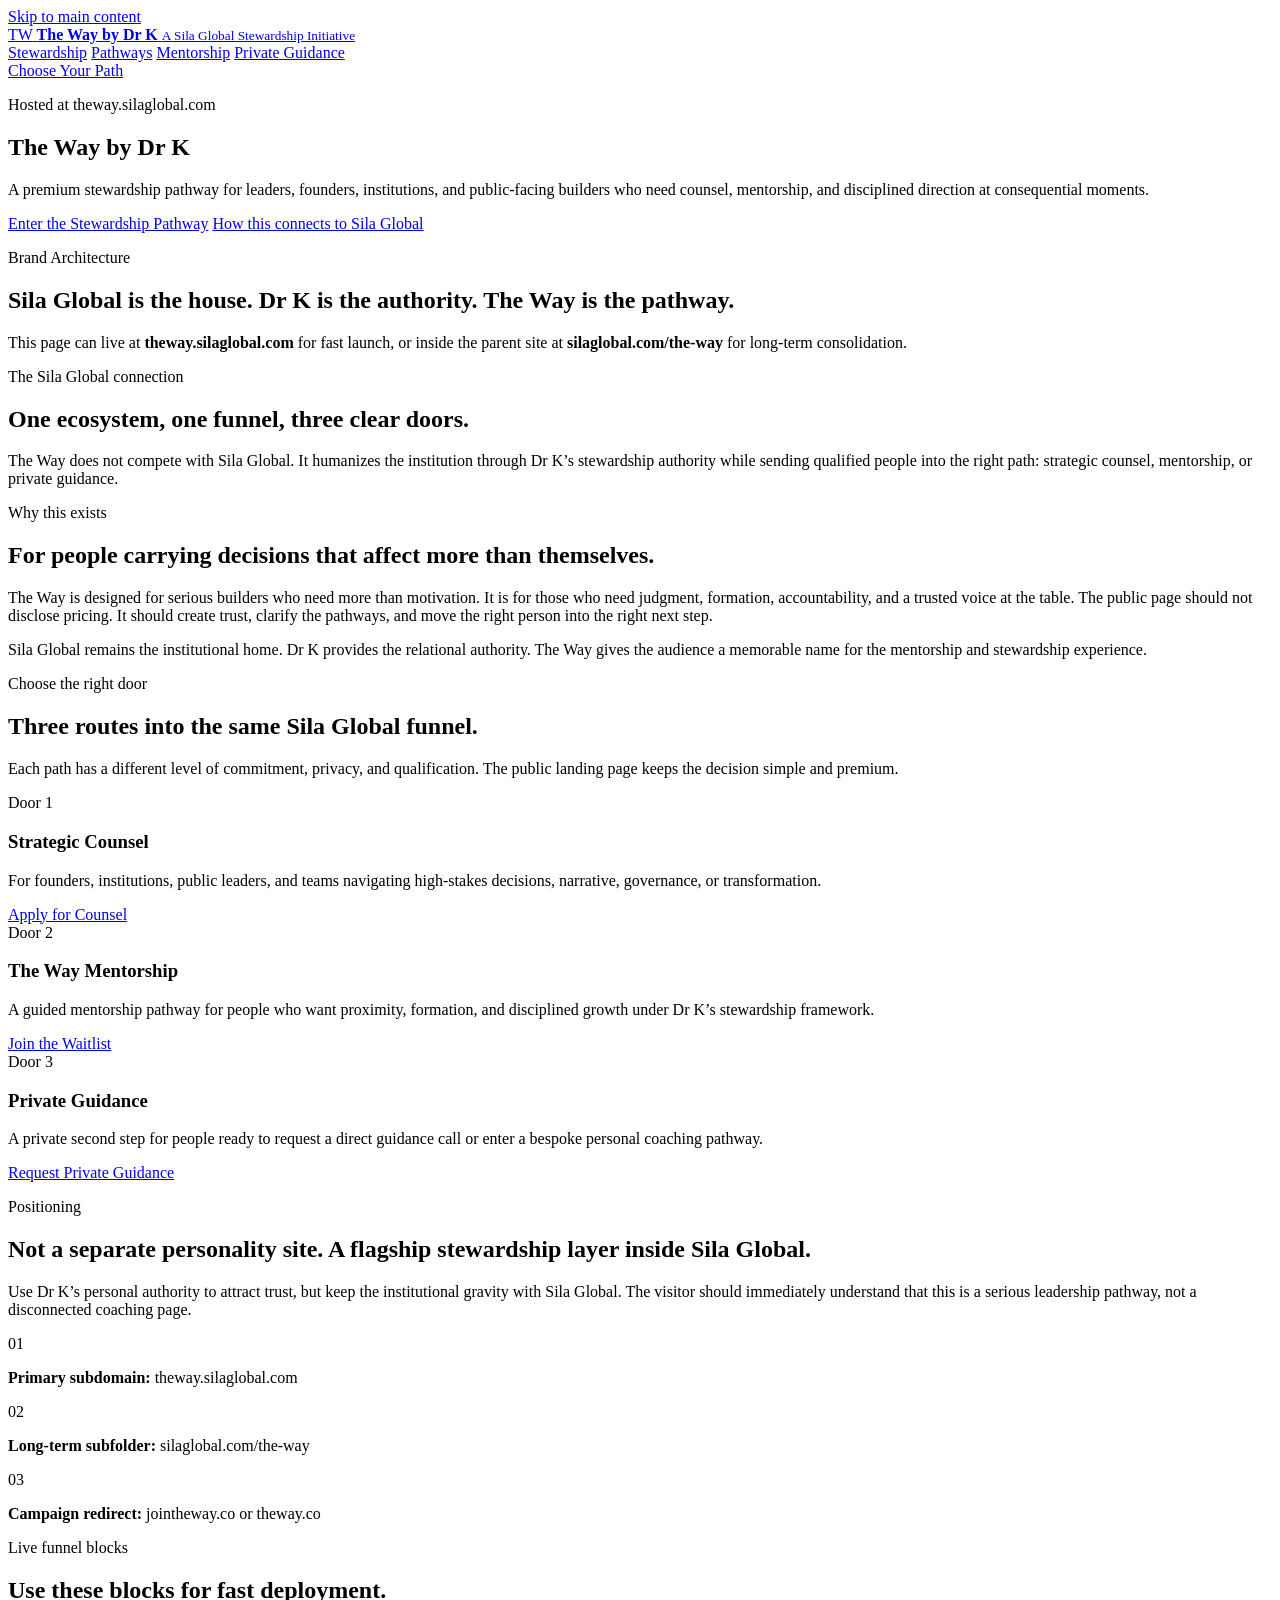
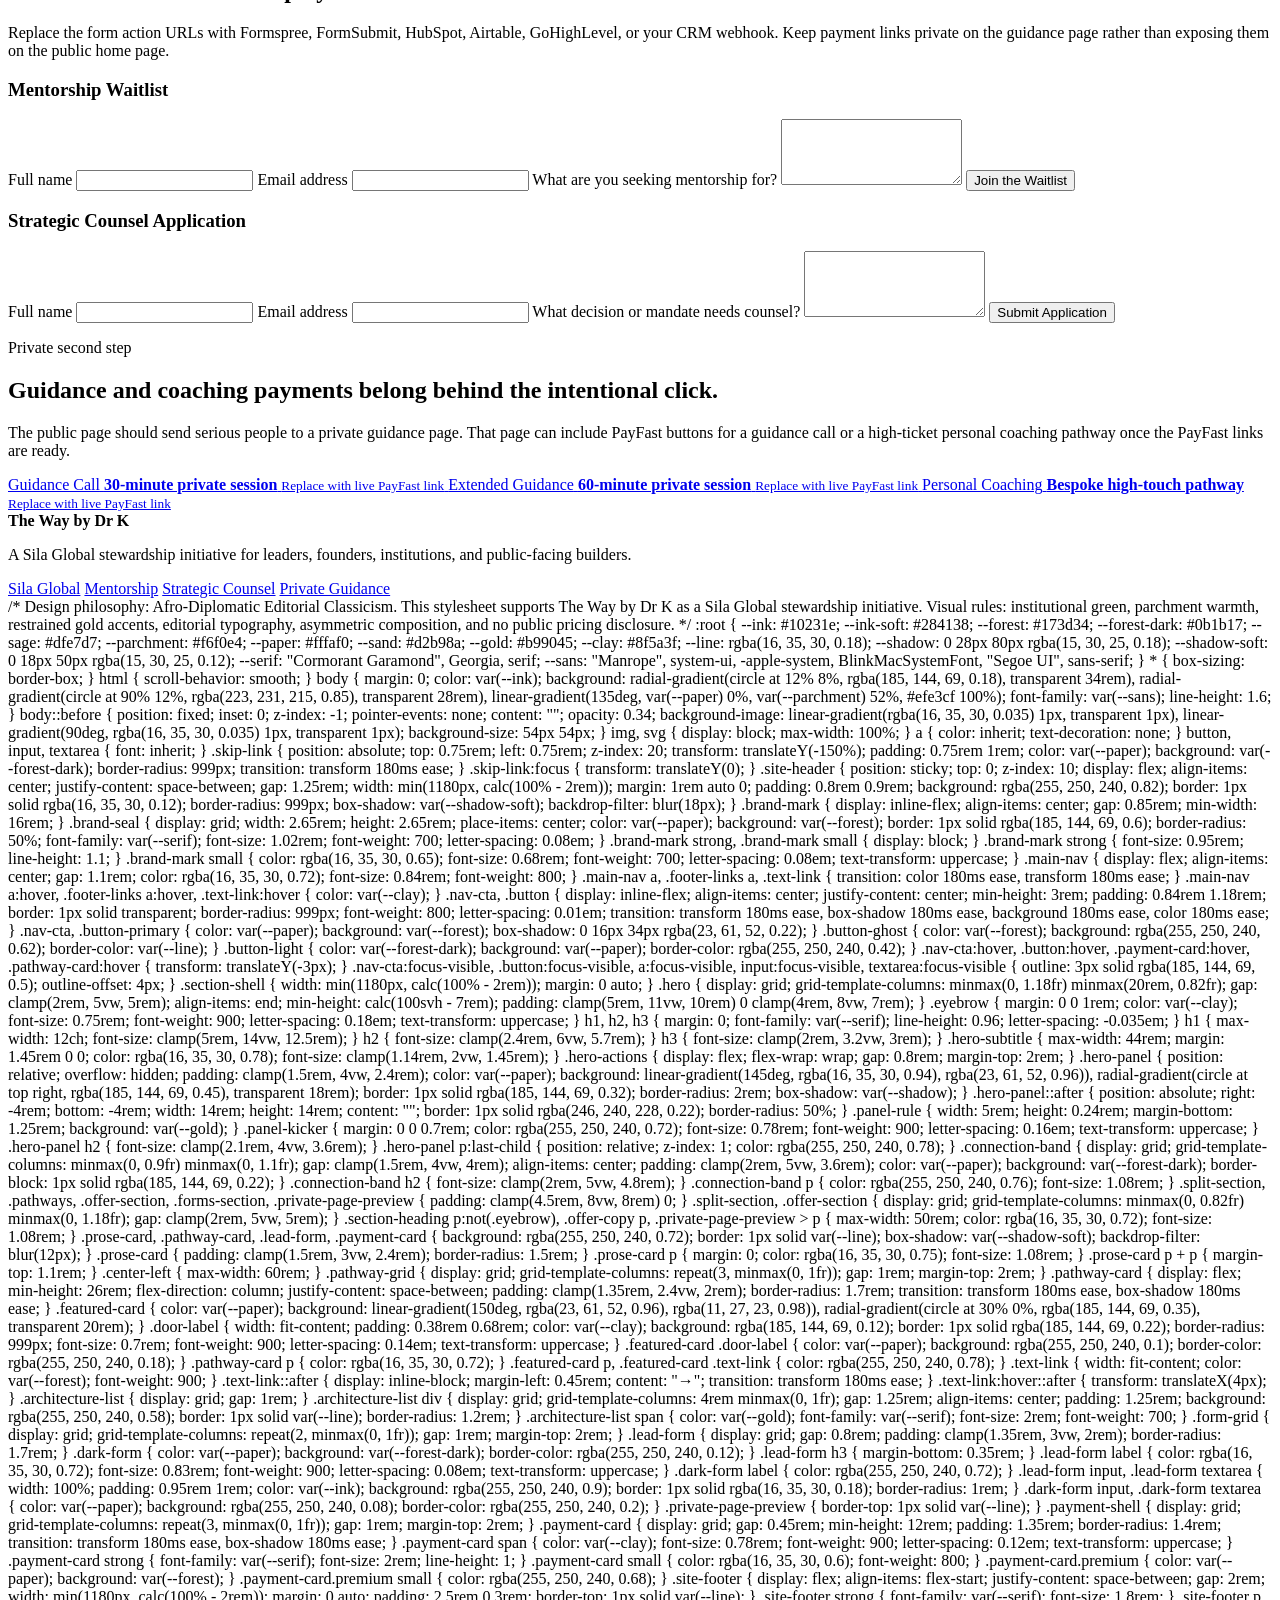
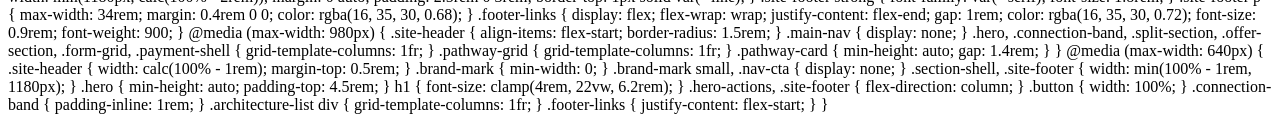
==== theway/index.html @ 06179682 "Create index.html Add The Way coaching page" ====
<!doctype html>
<html lang="en">
  <head>
    <meta charset="utf-8" />
    <meta name="viewport" content="width=device-width, initial-scale=1" />
    <title>The Way by Dr K | A Sila Global Stewardship Initiative</title>
    <meta
      name="description"
      content="The Way by Dr K is a Sila Global stewardship initiative for leaders, founders, institutions, and public-facing builders seeking mentorship, counsel, and private guidance."
    />
    <meta property="og:title" content="The Way by Dr K" />
    <meta
      property="og:description"
      content="A Sila Global stewardship initiative for mentorship, strategic counsel, and private guidance."
    />
    <meta property="og:type" content="website" />
    <meta property="og:url" content="https://theway.silaglobal.com" />
    <meta name="theme-color" content="#10231e" />
    <link rel="preconnect" href="https://fonts.googleapis.com" />
    <link rel="preconnect" href="https://fonts.gstatic.com" crossorigin />
    <link
      href="https://fonts.googleapis.com/css2?family=Cormorant+Garamond:wght@500;600;700&family=Manrope:wght@400;500;600;700;800&display=swap"
      rel="stylesheet"
    />
    <link rel="stylesheet" href="styles.css" />
  </head>
  <body>
    <a class="skip-link" href="#main">Skip to main content</a>

    <header class="site-header" aria-label="Primary navigation">
      <a class="brand-mark" href="/" aria-label="Back to Silla Global">
        <span class="brand-seal">TW</span>
        <span>
          <strong>The Way by Dr K</strong>
          <small>A Sila Global Stewardship Initiative</small>
        </span>
      </a>

      <nav class="main-nav" aria-label="Main navigation">
        <a href="#stewardship">Stewardship</a>
        <a href="#pathways">Pathways</a>
        <a href="#mentorship">Mentorship</a>
        <a href="#private-guidance">Private Guidance</a>
      </nav>

      <a class="nav-cta" href="#pathways">Choose Your Path</a>
    </header>

    <main id="main">
      <section class="hero section-shell" aria-labelledby="hero-title">
        <div class="hero-copy">
          <p class="eyebrow">Hosted at theway.silaglobal.com</p>
          <h1 id="hero-title">The Way by Dr K</h1>
          <p class="hero-subtitle">
            A premium stewardship pathway for leaders, founders, institutions, and public-facing builders who need counsel, mentorship, and disciplined direction at consequential moments.
          </p>
          <div class="hero-actions" aria-label="Primary calls to action">
            <a class="button button-primary" href="#pathways">Enter the Stewardship Pathway</a>
            <a class="button button-ghost" href="#sila-connection">How this connects to Sila Global</a>
          </div>
        </div>

        <aside class="hero-panel" aria-label="Brand architecture summary">
          <div class="panel-rule"></div>
          <p class="panel-kicker">Brand Architecture</p>
          <h2>Sila Global is the house. Dr K is the authority. The Way is the pathway.</h2>
          <p>
            This page can live at <strong>theway.silaglobal.com</strong> for fast launch, or inside the parent site at <strong>silaglobal.com/the-way</strong> for long-term consolidation.
          </p>
        </aside>
      </section>

      <section id="sila-connection" class="connection-band" aria-labelledby="connection-title">
        <div>
          <p class="eyebrow">The Sila Global connection</p>
          <h2 id="connection-title">One ecosystem, one funnel, three clear doors.</h2>
        </div>
        <p>
          The Way does not compete with Sila Global. It humanizes the institution through Dr K’s stewardship authority while sending qualified people into the right path: strategic counsel, mentorship, or private guidance.
        </p>
      </section>

      <section id="stewardship" class="section-shell split-section" aria-labelledby="stewardship-title">
        <div class="section-heading">
          <p class="eyebrow">Why this exists</p>
          <h2 id="stewardship-title">For people carrying decisions that affect more than themselves.</h2>
        </div>
        <div class="prose-card">
          <p>
            The Way is designed for serious builders who need more than motivation. It is for those who need judgment, formation, accountability, and a trusted voice at the table. The public page should not disclose pricing. It should create trust, clarify the pathways, and move the right person into the right next step.
          </p>
          <p>
            Sila Global remains the institutional home. Dr K provides the relational authority. The Way gives the audience a memorable name for the mentorship and stewardship experience.
          </p>
        </div>
      </section>

      <section id="pathways" class="section-shell pathways" aria-labelledby="pathways-title">
        <div class="section-heading center-left">
          <p class="eyebrow">Choose the right door</p>
          <h2 id="pathways-title">Three routes into the same Sila Global funnel.</h2>
          <p>
            Each path has a different level of commitment, privacy, and qualification. The public landing page keeps the decision simple and premium.
          </p>
        </div>

        <div class="pathway-grid">
          <article class="pathway-card featured-card">
            <span class="door-label">Door 1</span>
            <h3>Strategic Counsel</h3>
            <p>
              For founders, institutions, public leaders, and teams navigating high-stakes decisions, narrative, governance, or transformation.
            </p>
            <a class="text-link" href="#pathways">Apply for Counsel</a>
          </article>

          <article class="pathway-card" id="mentorship">
            <span class="door-label">Door 2</span>
            <h3>The Way Mentorship</h3>
            <p>
              A guided mentorship pathway for people who want proximity, formation, and disciplined growth under Dr K’s stewardship framework.
            </p>
            <a class="text-link" href="#mentorship">Join the Waitlist</a>
          </article>

          <article class="pathway-card" id="private-guidance">
            <span class="door-label">Door 3</span>
            <h3>Private Guidance</h3>
            <p>
              A private second step for people ready to request a direct guidance call or enter a bespoke personal coaching pathway.
            </p>
            <a class="text-link" href="#private-guidance">Request Private Guidance</a>
          </article>
        </div>
      </section>

      <section class="section-shell offer-section" aria-labelledby="offer-title">
        <div class="offer-copy">
          <p class="eyebrow">Positioning</p>
          <h2 id="offer-title">Not a separate personality site. A flagship stewardship layer inside Sila Global.</h2>
          <p>
            Use Dr K’s personal authority to attract trust, but keep the institutional gravity with Sila Global. The visitor should immediately understand that this is a serious leadership pathway, not a disconnected coaching page.
          </p>
        </div>

        <div class="architecture-list" aria-label="Recommended site structure">
          <div>
            <span>01</span>
            <p><strong>Primary subdomain:</strong> theway.silaglobal.com</p>
          </div>
          <div>
            <span>02</span>
            <p><strong>Long-term subfolder:</strong> silaglobal.com/the-way</p>
          </div>
          <div>
            <span>03</span>
            <p><strong>Campaign redirect:</strong> jointheway.co or theway.co</p>
          </div>
        </div>
      </section>

      <section class="section-shell forms-section" aria-labelledby="forms-title">
        <div class="section-heading">
          <p class="eyebrow">Live funnel blocks</p>
          <h2 id="forms-title">Use these blocks for fast deployment.</h2>
          <p>
            Replace the form action URLs with Formspree, FormSubmit, HubSpot, Airtable, GoHighLevel, or your CRM webhook. Keep payment links private on the guidance page rather than exposing them on the public home page.
          </p>
        </div>

        <div class="form-grid">
          <form class="lead-form" action="https://example.com/replace-with-waitlist-endpoint" method="post">
            <h3>Mentorship Waitlist</h3>
            <label for="waitlist-name">Full name</label>
            <input id="waitlist-name" name="name" type="text" autocomplete="name" required />

            <label for="waitlist-email">Email address</label>
            <input id="waitlist-email" name="email" type="email" autocomplete="email" required />

            <label for="waitlist-focus">What are you seeking mentorship for?</label>
            <textarea id="waitlist-focus" name="focus" rows="4" required></textarea>

            <button class="button button-primary" type="submit">Join the Waitlist</button>
          </form>

          <form class="lead-form dark-form" action="https://example.com/replace-with-application-endpoint" method="post">
            <h3>Strategic Counsel Application</h3>
            <label for="apply-name">Full name</label>
            <input id="apply-name" name="name" type="text" autocomplete="name" required />

            <label for="apply-email">Email address</label>
            <input id="apply-email" name="email" type="email" autocomplete="email" required />

            <label for="apply-context">What decision or mandate needs counsel?</label>
            <textarea id="apply-context" name="context" rows="4" required></textarea>

            <button class="button button-light" type="submit">Submit Application</button>
          </form>
        </div>
      </section>

      <section class="section-shell private-page-preview" aria-labelledby="private-title">
        <p class="eyebrow">Private second step</p>
        <h2 id="private-title">Guidance and coaching payments belong behind the intentional click.</h2>
        <p>
          The public page should send serious people to a private guidance page. That page can include PayFast buttons for a guidance call or a high-ticket personal coaching pathway once the PayFast links are ready.
        </p>
        <div class="payment-shell" aria-label="Example PayFast-ready action cards">
          <a class="payment-card" href="https://www.payfast.co.za/replace-guidance-30" rel="nofollow">
            <span>Guidance Call</span>
            <strong>30-minute private session</strong>
            <small>Replace with live PayFast link</small>
          </a>
          <a class="payment-card" href="https://www.payfast.co.za/replace-guidance-60" rel="nofollow">
            <span>Extended Guidance</span>
            <strong>60-minute private session</strong>
            <small>Replace with live PayFast link</small>
          </a>
          <a class="payment-card premium" href="https://www.payfast.co.za/replace-private-coaching" rel="nofollow">
            <span>Personal Coaching</span>
            <strong>Bespoke high-touch pathway</strong>
            <small>Replace with live PayFast link</small>
          </a>
        </div>
      </section>
    </main>

    <footer class="site-footer">
      <div>
        <strong>The Way by Dr K</strong>
        <p>A Sila Global stewardship initiative for leaders, founders, institutions, and public-facing builders.</p>
      </div>
      <div class="footer-links">
        <a href="https://silaglobal.com">Sila Global</a>
        <a href="#mentorship">Mentorship</a>
        <a href="#pathways">Strategic Counsel</a>
        <a href="#private-guidance">Private Guidance</a>
      </div>
    </footer>
  </body>
</html>

/*
  Design philosophy: Afro-Diplomatic Editorial Classicism.
  This stylesheet supports The Way by Dr K as a Sila Global stewardship initiative.
  Visual rules: institutional green, parchment warmth, restrained gold accents, editorial typography, asymmetric composition, and no public pricing disclosure.
*/

:root {
  --ink: #10231e;
  --ink-soft: #284138;
  --forest: #173d34;
  --forest-dark: #0b1b17;
  --sage: #dfe7d7;
  --parchment: #f6f0e4;
  --paper: #fffaf0;
  --sand: #d2b98a;
  --gold: #b99045;
  --clay: #8f5a3f;
  --line: rgba(16, 35, 30, 0.18);
  --shadow: 0 28px 80px rgba(15, 30, 25, 0.18);
  --shadow-soft: 0 18px 50px rgba(15, 30, 25, 0.12);
  --serif: "Cormorant Garamond", Georgia, serif;
  --sans: "Manrope", system-ui, -apple-system, BlinkMacSystemFont, "Segoe UI", sans-serif;
}

* {
  box-sizing: border-box;
}

html {
  scroll-behavior: smooth;
}

body {
  margin: 0;
  color: var(--ink);
  background:
    radial-gradient(circle at 12% 8%, rgba(185, 144, 69, 0.18), transparent 34rem),
    radial-gradient(circle at 90% 12%, rgba(223, 231, 215, 0.85), transparent 28rem),
    linear-gradient(135deg, var(--paper) 0%, var(--parchment) 52%, #efe3cf 100%);
  font-family: var(--sans);
  line-height: 1.6;
}

body::before {
  position: fixed;
  inset: 0;
  z-index: -1;
  pointer-events: none;
  content: "";
  opacity: 0.34;
  background-image:
    linear-gradient(rgba(16, 35, 30, 0.035) 1px, transparent 1px),
    linear-gradient(90deg, rgba(16, 35, 30, 0.035) 1px, transparent 1px);
  background-size: 54px 54px;
}

img,
svg {
  display: block;
  max-width: 100%;
}

a {
  color: inherit;
  text-decoration: none;
}

button,
input,
textarea {
  font: inherit;
}

.skip-link {
  position: absolute;
  top: 0.75rem;
  left: 0.75rem;
  z-index: 20;
  transform: translateY(-150%);
  padding: 0.75rem 1rem;
  color: var(--paper);
  background: var(--forest-dark);
  border-radius: 999px;
  transition: transform 180ms ease;
}

.skip-link:focus {
  transform: translateY(0);
}

.site-header {
  position: sticky;
  top: 0;
  z-index: 10;
  display: flex;
  align-items: center;
  justify-content: space-between;
  gap: 1.25rem;
  width: min(1180px, calc(100% - 2rem));
  margin: 1rem auto 0;
  padding: 0.8rem 0.9rem;
  background: rgba(255, 250, 240, 0.82);
  border: 1px solid rgba(16, 35, 30, 0.12);
  border-radius: 999px;
  box-shadow: var(--shadow-soft);
  backdrop-filter: blur(18px);
}

.brand-mark {
  display: inline-flex;
  align-items: center;
  gap: 0.85rem;
  min-width: 16rem;
}

.brand-seal {
  display: grid;
  width: 2.65rem;
  height: 2.65rem;
  place-items: center;
  color: var(--paper);
  background: var(--forest);
  border: 1px solid rgba(185, 144, 69, 0.6);
  border-radius: 50%;
  font-family: var(--serif);
  font-size: 1.02rem;
  font-weight: 700;
  letter-spacing: 0.08em;
}

.brand-mark strong,
.brand-mark small {
  display: block;
}

.brand-mark strong {
  font-size: 0.95rem;
  line-height: 1.1;
}

.brand-mark small {
  color: rgba(16, 35, 30, 0.65);
  font-size: 0.68rem;
  font-weight: 700;
  letter-spacing: 0.08em;
  text-transform: uppercase;
}

.main-nav {
  display: flex;
  align-items: center;
  gap: 1.1rem;
  color: rgba(16, 35, 30, 0.72);
  font-size: 0.84rem;
  font-weight: 800;
}

.main-nav a,
.footer-links a,
.text-link {
  transition: color 180ms ease, transform 180ms ease;
}

.main-nav a:hover,
.footer-links a:hover,
.text-link:hover {
  color: var(--clay);
}

.nav-cta,
.button {
  display: inline-flex;
  align-items: center;
  justify-content: center;
  min-height: 3rem;
  padding: 0.84rem 1.18rem;
  border: 1px solid transparent;
  border-radius: 999px;
  font-weight: 800;
  letter-spacing: 0.01em;
  transition: transform 180ms ease, box-shadow 180ms ease, background 180ms ease, color 180ms ease;
}

.nav-cta,
.button-primary {
  color: var(--paper);
  background: var(--forest);
  box-shadow: 0 16px 34px rgba(23, 61, 52, 0.22);
}

.button-ghost {
  color: var(--forest);
  background: rgba(255, 250, 240, 0.62);
  border-color: var(--line);
}

.button-light {
  color: var(--forest-dark);
  background: var(--paper);
  border-color: rgba(255, 250, 240, 0.42);
}

.nav-cta:hover,
.button:hover,
.payment-card:hover,
.pathway-card:hover {
  transform: translateY(-3px);
}

.nav-cta:focus-visible,
.button:focus-visible,
a:focus-visible,
input:focus-visible,
textarea:focus-visible {
  outline: 3px solid rgba(185, 144, 69, 0.5);
  outline-offset: 4px;
}

.section-shell {
  width: min(1180px, calc(100% - 2rem));
  margin: 0 auto;
}

.hero {
  display: grid;
  grid-template-columns: minmax(0, 1.18fr) minmax(20rem, 0.82fr);
  gap: clamp(2rem, 5vw, 5rem);
  align-items: end;
  min-height: calc(100svh - 7rem);
  padding: clamp(5rem, 11vw, 10rem) 0 clamp(4rem, 8vw, 7rem);
}

.eyebrow {
  margin: 0 0 1rem;
  color: var(--clay);
  font-size: 0.75rem;
  font-weight: 900;
  letter-spacing: 0.18em;
  text-transform: uppercase;
}

h1,
h2,
h3 {
  margin: 0;
  font-family: var(--serif);
  line-height: 0.96;
  letter-spacing: -0.035em;
}

h1 {
  max-width: 12ch;
  font-size: clamp(5rem, 14vw, 12.5rem);
}

h2 {
  font-size: clamp(2.4rem, 6vw, 5.7rem);
}

h3 {
  font-size: clamp(2rem, 3.2vw, 3rem);
}

.hero-subtitle {
  max-width: 44rem;
  margin: 1.45rem 0 0;
  color: rgba(16, 35, 30, 0.78);
  font-size: clamp(1.14rem, 2vw, 1.45rem);
}

.hero-actions {
  display: flex;
  flex-wrap: wrap;
  gap: 0.8rem;
  margin-top: 2rem;
}

.hero-panel {
  position: relative;
  overflow: hidden;
  padding: clamp(1.5rem, 4vw, 2.4rem);
  color: var(--paper);
  background:
    linear-gradient(145deg, rgba(16, 35, 30, 0.94), rgba(23, 61, 52, 0.96)),
    radial-gradient(circle at top right, rgba(185, 144, 69, 0.45), transparent 18rem);
  border: 1px solid rgba(185, 144, 69, 0.32);
  border-radius: 2rem;
  box-shadow: var(--shadow);
}

.hero-panel::after {
  position: absolute;
  right: -4rem;
  bottom: -4rem;
  width: 14rem;
  height: 14rem;
  content: "";
  border: 1px solid rgba(246, 240, 228, 0.22);
  border-radius: 50%;
}

.panel-rule {
  width: 5rem;
  height: 0.24rem;
  margin-bottom: 1.25rem;
  background: var(--gold);
}

.panel-kicker {
  margin: 0 0 0.7rem;
  color: rgba(255, 250, 240, 0.72);
  font-size: 0.78rem;
  font-weight: 900;
  letter-spacing: 0.16em;
  text-transform: uppercase;
}

.hero-panel h2 {
  font-size: clamp(2.1rem, 4vw, 3.6rem);
}

.hero-panel p:last-child {
  position: relative;
  z-index: 1;
  color: rgba(255, 250, 240, 0.78);
}

.connection-band {
  display: grid;
  grid-template-columns: minmax(0, 0.9fr) minmax(0, 1.1fr);
  gap: clamp(1.5rem, 4vw, 4rem);
  align-items: center;
  padding: clamp(2rem, 5vw, 3.6rem);
  color: var(--paper);
  background: var(--forest-dark);
  border-block: 1px solid rgba(185, 144, 69, 0.22);
}

.connection-band h2 {
  font-size: clamp(2rem, 5vw, 4.8rem);
}

.connection-band p {
  color: rgba(255, 250, 240, 0.76);
  font-size: 1.08rem;
}

.split-section,
.pathways,
.offer-section,
.forms-section,
.private-page-preview {
  padding: clamp(4.5rem, 8vw, 8rem) 0;
}

.split-section,
.offer-section {
  display: grid;
  grid-template-columns: minmax(0, 0.82fr) minmax(0, 1.18fr);
  gap: clamp(2rem, 5vw, 5rem);
}

.section-heading p:not(.eyebrow),
.offer-copy p,
.private-page-preview > p {
  max-width: 50rem;
  color: rgba(16, 35, 30, 0.72);
  font-size: 1.08rem;
}

.prose-card,
.pathway-card,
.lead-form,
.payment-card {
  background: rgba(255, 250, 240, 0.72);
  border: 1px solid var(--line);
  box-shadow: var(--shadow-soft);
  backdrop-filter: blur(12px);
}

.prose-card {
  padding: clamp(1.5rem, 3vw, 2.4rem);
  border-radius: 1.5rem;
}

.prose-card p {
  margin: 0;
  color: rgba(16, 35, 30, 0.75);
  font-size: 1.08rem;
}

.prose-card p + p {
  margin-top: 1.1rem;
}

.center-left {
  max-width: 60rem;
}

.pathway-grid {
  display: grid;
  grid-template-columns: repeat(3, minmax(0, 1fr));
  gap: 1rem;
  margin-top: 2rem;
}

.pathway-card {
  display: flex;
  min-height: 26rem;
  flex-direction: column;
  justify-content: space-between;
  padding: clamp(1.35rem, 2.4vw, 2rem);
  border-radius: 1.7rem;
  transition: transform 180ms ease, box-shadow 180ms ease;
}

.featured-card {
  color: var(--paper);
  background:
    linear-gradient(150deg, rgba(23, 61, 52, 0.96), rgba(11, 27, 23, 0.98)),
    radial-gradient(circle at 30% 0%, rgba(185, 144, 69, 0.35), transparent 20rem);
}

.door-label {
  width: fit-content;
  padding: 0.38rem 0.68rem;
  color: var(--clay);
  background: rgba(185, 144, 69, 0.12);
  border: 1px solid rgba(185, 144, 69, 0.22);
  border-radius: 999px;
  font-size: 0.7rem;
  font-weight: 900;
  letter-spacing: 0.14em;
  text-transform: uppercase;
}

.featured-card .door-label {
  color: var(--paper);
  background: rgba(255, 250, 240, 0.1);
  border-color: rgba(255, 250, 240, 0.18);
}

.pathway-card p {
  color: rgba(16, 35, 30, 0.72);
}

.featured-card p,
.featured-card .text-link {
  color: rgba(255, 250, 240, 0.78);
}

.text-link {
  width: fit-content;
  color: var(--forest);
  font-weight: 900;
}

.text-link::after {
  display: inline-block;
  margin-left: 0.45rem;
  content: "→";
  transition: transform 180ms ease;
}

.text-link:hover::after {
  transform: translateX(4px);
}

.architecture-list {
  display: grid;
  gap: 1rem;
}

.architecture-list div {
  display: grid;
  grid-template-columns: 4rem minmax(0, 1fr);
  gap: 1.25rem;
  align-items: center;
  padding: 1.25rem;
  background: rgba(255, 250, 240, 0.58);
  border: 1px solid var(--line);
  border-radius: 1.2rem;
}

.architecture-list span {
  color: var(--gold);
  font-family: var(--serif);
  font-size: 2rem;
  font-weight: 700;
}

.form-grid {
  display: grid;
  grid-template-columns: repeat(2, minmax(0, 1fr));
  gap: 1rem;
  margin-top: 2rem;
}

.lead-form {
  display: grid;
  gap: 0.8rem;
  padding: clamp(1.35rem, 3vw, 2rem);
  border-radius: 1.7rem;
}

.dark-form {
  color: var(--paper);
  background: var(--forest-dark);
  border-color: rgba(255, 250, 240, 0.12);
}

.lead-form h3 {
  margin-bottom: 0.35rem;
}

.lead-form label {
  color: rgba(16, 35, 30, 0.72);
  font-size: 0.83rem;
  font-weight: 900;
  letter-spacing: 0.08em;
  text-transform: uppercase;
}

.dark-form label {
  color: rgba(255, 250, 240, 0.72);
}

.lead-form input,
.lead-form textarea {
  width: 100%;
  padding: 0.95rem 1rem;
  color: var(--ink);
  background: rgba(255, 250, 240, 0.9);
  border: 1px solid rgba(16, 35, 30, 0.18);
  border-radius: 1rem;
}

.dark-form input,
.dark-form textarea {
  color: var(--paper);
  background: rgba(255, 250, 240, 0.08);
  border-color: rgba(255, 250, 240, 0.2);
}

.private-page-preview {
  border-top: 1px solid var(--line);
}

.payment-shell {
  display: grid;
  grid-template-columns: repeat(3, minmax(0, 1fr));
  gap: 1rem;
  margin-top: 2rem;
}

.payment-card {
  display: grid;
  gap: 0.45rem;
  min-height: 12rem;
  padding: 1.35rem;
  border-radius: 1.4rem;
  transition: transform 180ms ease, box-shadow 180ms ease;
}

.payment-card span {
  color: var(--clay);
  font-size: 0.78rem;
  font-weight: 900;
  letter-spacing: 0.12em;
  text-transform: uppercase;
}

.payment-card strong {
  font-family: var(--serif);
  font-size: 2rem;
  line-height: 1;
}

.payment-card small {
  color: rgba(16, 35, 30, 0.6);
  font-weight: 800;
}

.payment-card.premium {
  color: var(--paper);
  background: var(--forest);
}

.payment-card.premium small {
  color: rgba(255, 250, 240, 0.68);
}

.site-footer {
  display: flex;
  align-items: flex-start;
  justify-content: space-between;
  gap: 2rem;
  width: min(1180px, calc(100% - 2rem));
  margin: 0 auto;
  padding: 2.5rem 0 3rem;
  border-top: 1px solid var(--line);
}

.site-footer strong {
  font-family: var(--serif);
  font-size: 1.8rem;
}

.site-footer p {
  max-width: 34rem;
  margin: 0.4rem 0 0;
  color: rgba(16, 35, 30, 0.68);
}

.footer-links {
  display: flex;
  flex-wrap: wrap;
  justify-content: flex-end;
  gap: 1rem;
  color: rgba(16, 35, 30, 0.72);
  font-size: 0.9rem;
  font-weight: 900;
}

@media (max-width: 980px) {
  .site-header {
    align-items: flex-start;
    border-radius: 1.5rem;
  }

  .main-nav {
    display: none;
  }

  .hero,
  .connection-band,
  .split-section,
  .offer-section,
  .form-grid,
  .payment-shell {
    grid-template-columns: 1fr;
  }

  .pathway-grid {
    grid-template-columns: 1fr;
  }

  .pathway-card {
    min-height: auto;
    gap: 1.4rem;
  }
}

@media (max-width: 640px) {
  .site-header {
    width: calc(100% - 1rem);
    margin-top: 0.5rem;
  }

  .brand-mark {
    min-width: 0;
  }

  .brand-mark small,
  .nav-cta {
    display: none;
  }

  .section-shell,
  .site-footer {
    width: min(100% - 1rem, 1180px);
  }

  .hero {
    min-height: auto;
    padding-top: 4.5rem;
  }

  h1 {
    font-size: clamp(4rem, 22vw, 6.2rem);
  }

  .hero-actions,
  .site-footer {
    flex-direction: column;
  }

  .button {
    width: 100%;
  }

  .connection-band {
    padding-inline: 1rem;
  }

  .architecture-list div {
    grid-template-columns: 1fr;
  }

  .footer-links {
    justify-content: flex-start;
  }
}
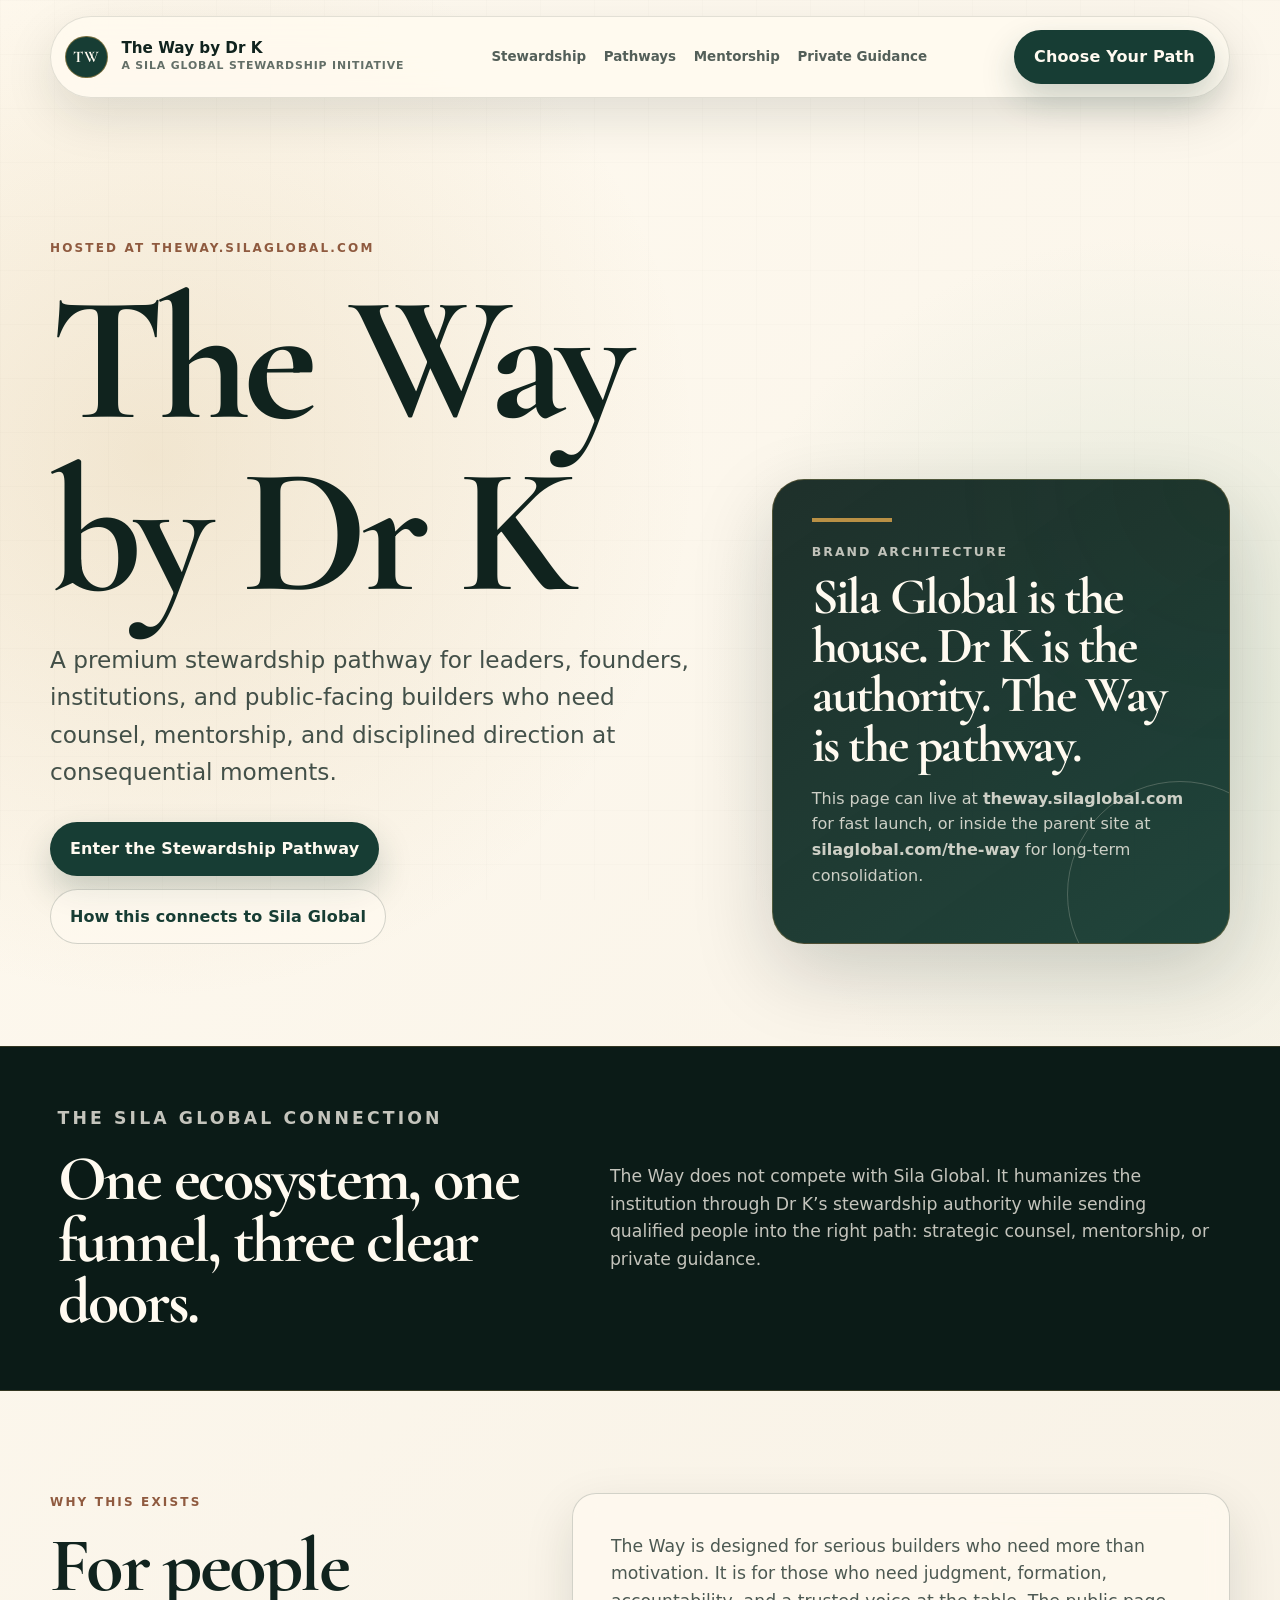
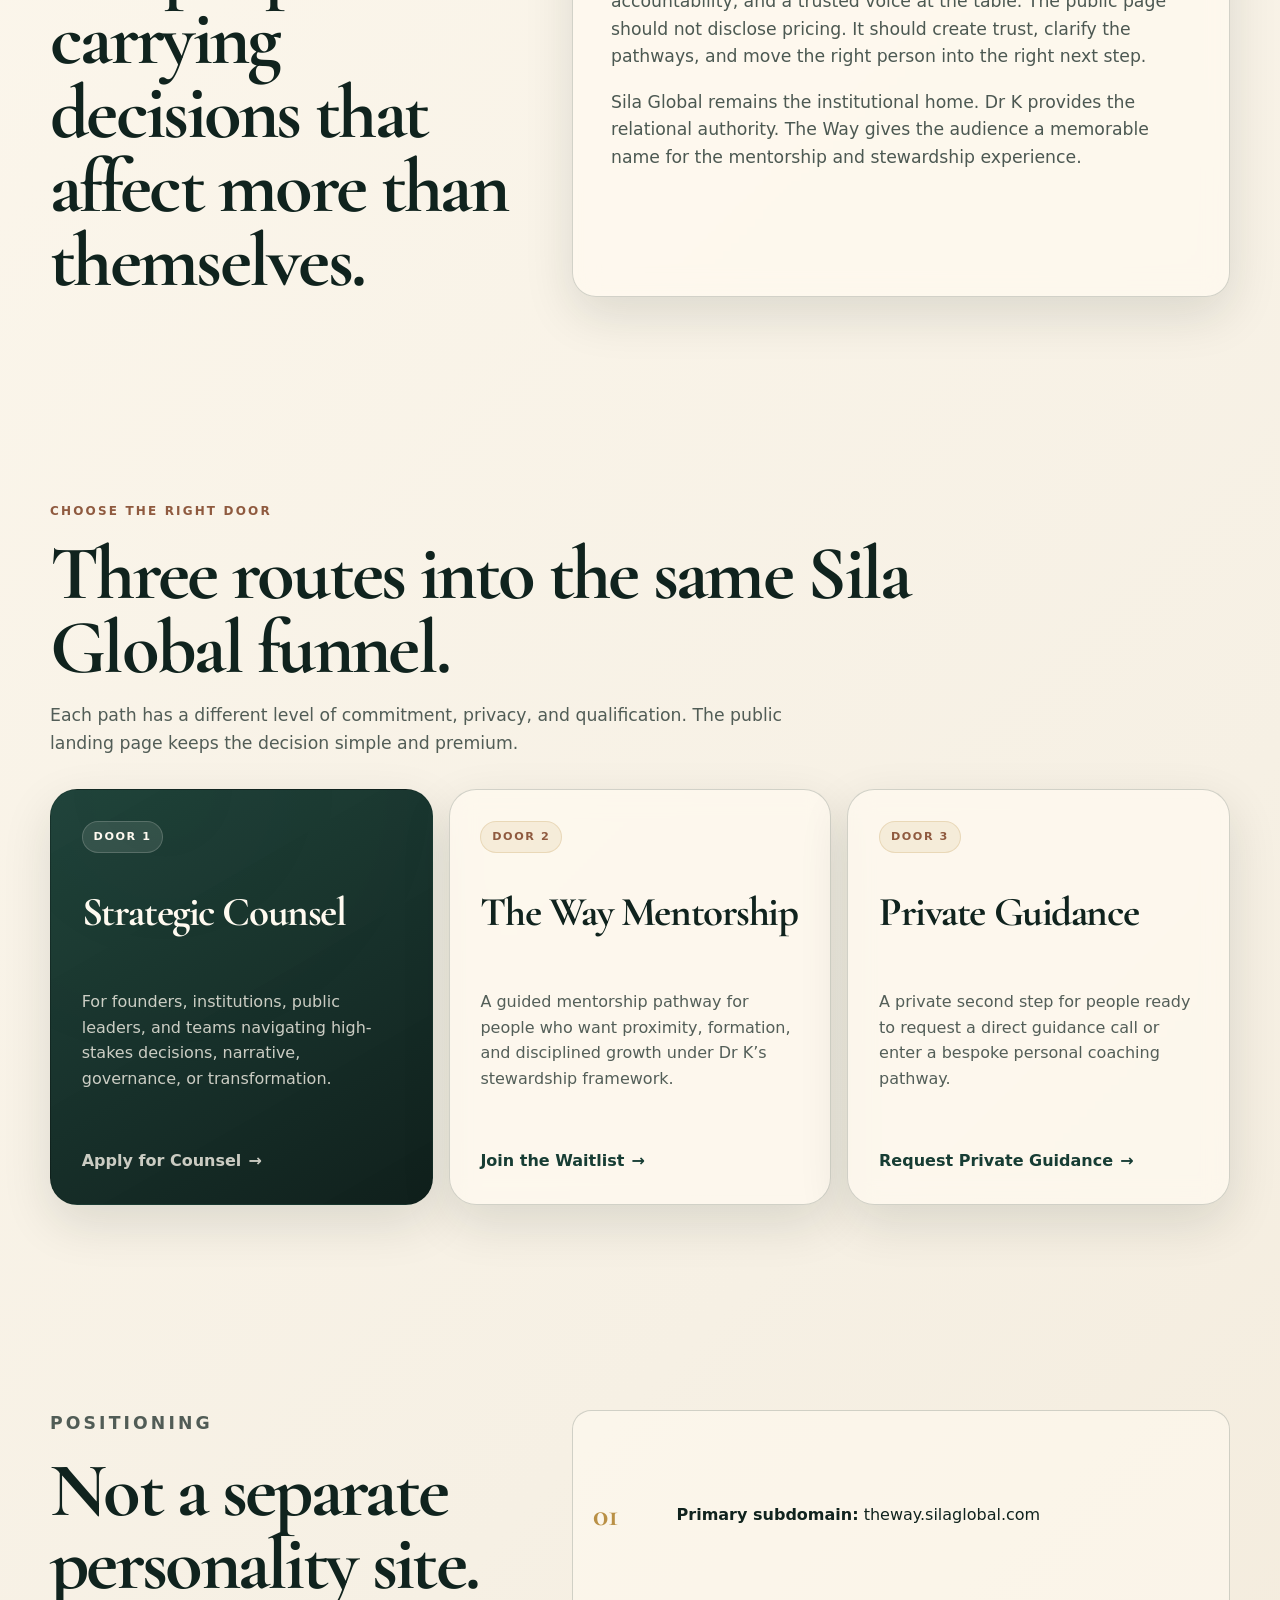
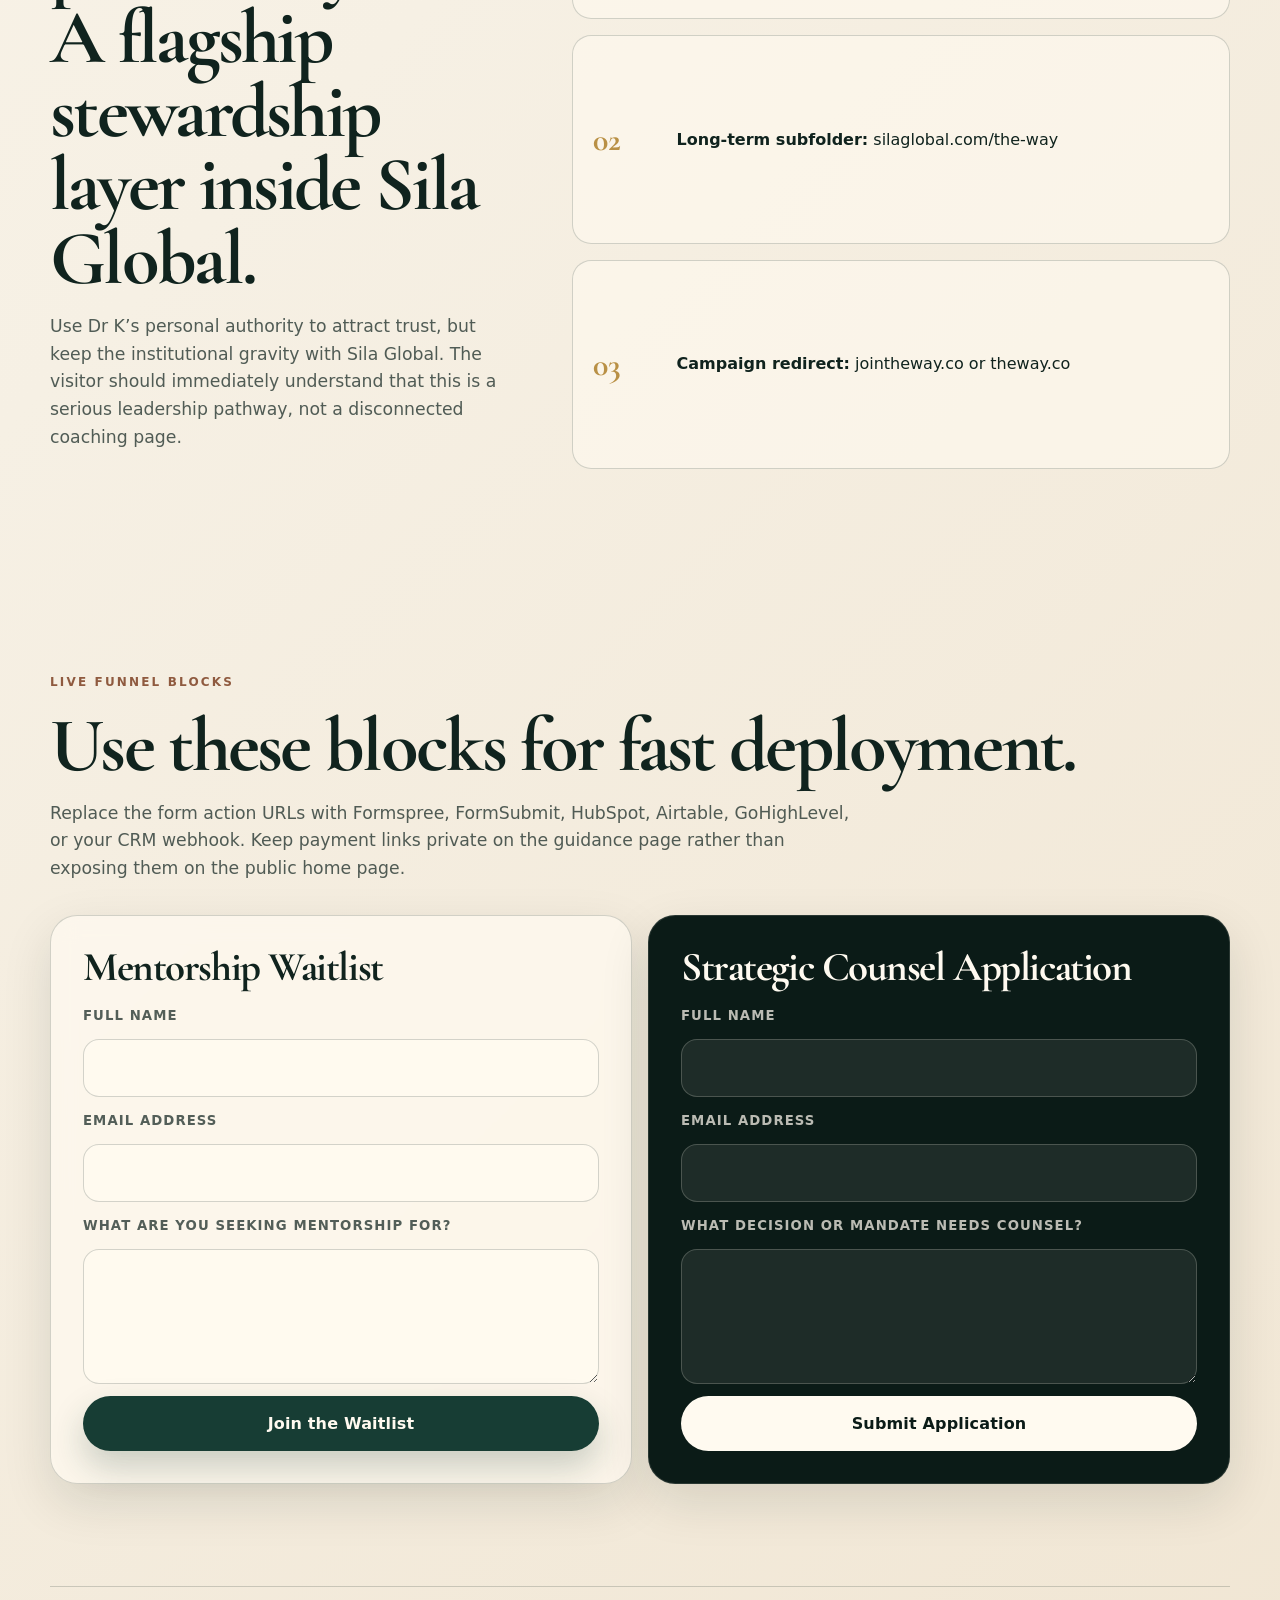
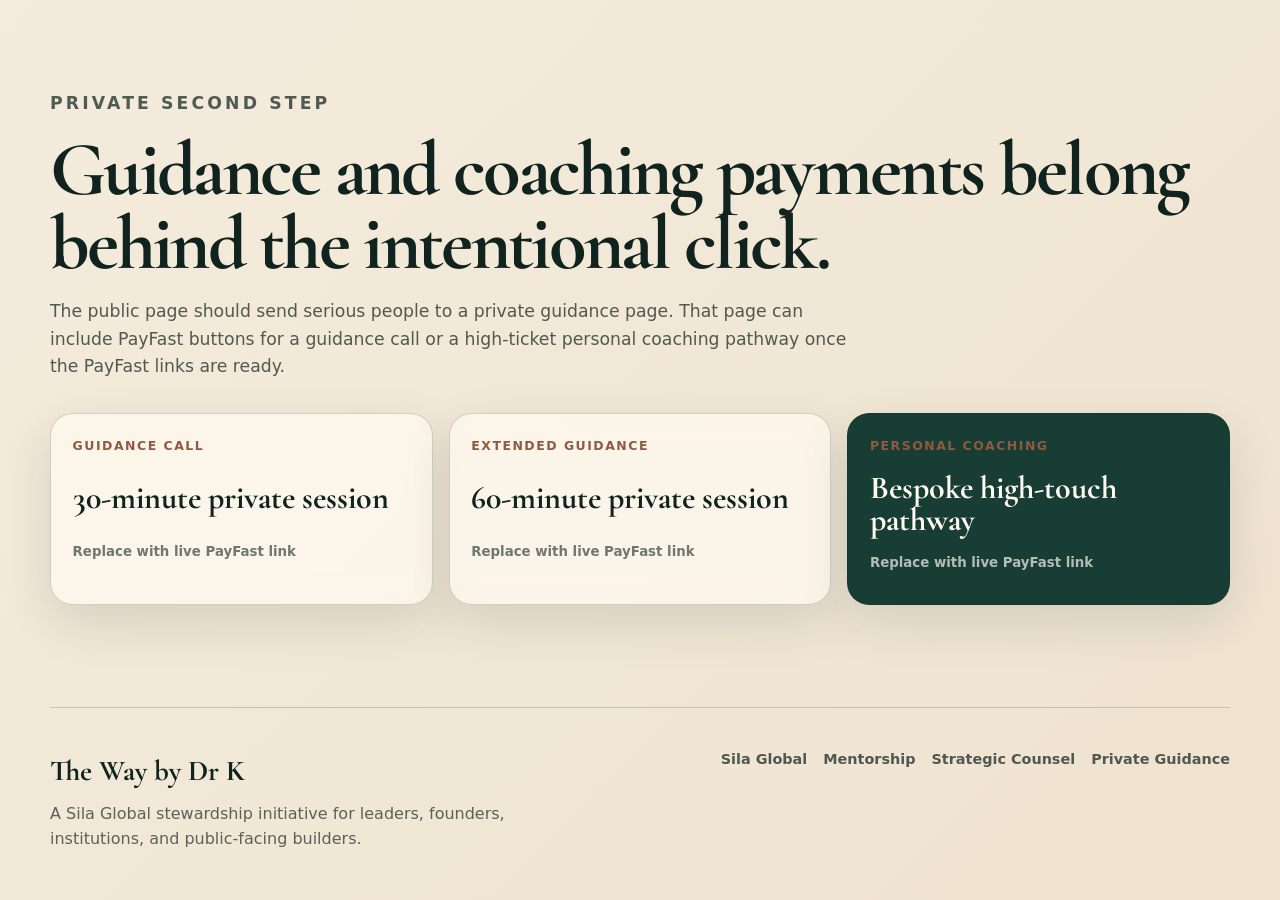
==== commit faa5a163: "Update index.html" ====
--- a/theway/index.html
+++ b/theway/index.html
@@ -239,707 +239,3 @@
     </footer>
   </body>
 </html>
-
-/*
-  Design philosophy: Afro-Diplomatic Editorial Classicism.
-  This stylesheet supports The Way by Dr K as a Sila Global stewardship initiative.
-  Visual rules: institutional green, parchment warmth, restrained gold accents, editorial typography, asymmetric composition, and no public pricing disclosure.
-*/
-
-:root {
-  --ink: #10231e;
-  --ink-soft: #284138;
-  --forest: #173d34;
-  --forest-dark: #0b1b17;
-  --sage: #dfe7d7;
-  --parchment: #f6f0e4;
-  --paper: #fffaf0;
-  --sand: #d2b98a;
-  --gold: #b99045;
-  --clay: #8f5a3f;
-  --line: rgba(16, 35, 30, 0.18);
-  --shadow: 0 28px 80px rgba(15, 30, 25, 0.18);
-  --shadow-soft: 0 18px 50px rgba(15, 30, 25, 0.12);
-  --serif: "Cormorant Garamond", Georgia, serif;
-  --sans: "Manrope", system-ui, -apple-system, BlinkMacSystemFont, "Segoe UI", sans-serif;
-}
-
-* {
-  box-sizing: border-box;
-}
-
-html {
-  scroll-behavior: smooth;
-}
-
-body {
-  margin: 0;
-  color: var(--ink);
-  background:
-    radial-gradient(circle at 12% 8%, rgba(185, 144, 69, 0.18), transparent 34rem),
-    radial-gradient(circle at 90% 12%, rgba(223, 231, 215, 0.85), transparent 28rem),
-    linear-gradient(135deg, var(--paper) 0%, var(--parchment) 52%, #efe3cf 100%);
-  font-family: var(--sans);
-  line-height: 1.6;
-}
-
-body::before {
-  position: fixed;
-  inset: 0;
-  z-index: -1;
-  pointer-events: none;
-  content: "";
-  opacity: 0.34;
-  background-image:
-    linear-gradient(rgba(16, 35, 30, 0.035) 1px, transparent 1px),
-    linear-gradient(90deg, rgba(16, 35, 30, 0.035) 1px, transparent 1px);
-  background-size: 54px 54px;
-}
-
-img,
-svg {
-  display: block;
-  max-width: 100%;
-}
-
-a {
-  color: inherit;
-  text-decoration: none;
-}
-
-button,
-input,
-textarea {
-  font: inherit;
-}
-
-.skip-link {
-  position: absolute;
-  top: 0.75rem;
-  left: 0.75rem;
-  z-index: 20;
-  transform: translateY(-150%);
-  padding: 0.75rem 1rem;
-  color: var(--paper);
-  background: var(--forest-dark);
-  border-radius: 999px;
-  transition: transform 180ms ease;
-}
-
-.skip-link:focus {
-  transform: translateY(0);
-}
-
-.site-header {
-  position: sticky;
-  top: 0;
-  z-index: 10;
-  display: flex;
-  align-items: center;
-  justify-content: space-between;
-  gap: 1.25rem;
-  width: min(1180px, calc(100% - 2rem));
-  margin: 1rem auto 0;
-  padding: 0.8rem 0.9rem;
-  background: rgba(255, 250, 240, 0.82);
-  border: 1px solid rgba(16, 35, 30, 0.12);
-  border-radius: 999px;
-  box-shadow: var(--shadow-soft);
-  backdrop-filter: blur(18px);
-}
-
-.brand-mark {
-  display: inline-flex;
-  align-items: center;
-  gap: 0.85rem;
-  min-width: 16rem;
-}
-
-.brand-seal {
-  display: grid;
-  width: 2.65rem;
-  height: 2.65rem;
-  place-items: center;
-  color: var(--paper);
-  background: var(--forest);
-  border: 1px solid rgba(185, 144, 69, 0.6);
-  border-radius: 50%;
-  font-family: var(--serif);
-  font-size: 1.02rem;
-  font-weight: 700;
-  letter-spacing: 0.08em;
-}
-
-.brand-mark strong,
-.brand-mark small {
-  display: block;
-}
-
-.brand-mark strong {
-  font-size: 0.95rem;
-  line-height: 1.1;
-}
-
-.brand-mark small {
-  color: rgba(16, 35, 30, 0.65);
-  font-size: 0.68rem;
-  font-weight: 700;
-  letter-spacing: 0.08em;
-  text-transform: uppercase;
-}
-
-.main-nav {
-  display: flex;
-  align-items: center;
-  gap: 1.1rem;
-  color: rgba(16, 35, 30, 0.72);
-  font-size: 0.84rem;
-  font-weight: 800;
-}
-
-.main-nav a,
-.footer-links a,
-.text-link {
-  transition: color 180ms ease, transform 180ms ease;
-}
-
-.main-nav a:hover,
-.footer-links a:hover,
-.text-link:hover {
-  color: var(--clay);
-}
-
-.nav-cta,
-.button {
-  display: inline-flex;
-  align-items: center;
-  justify-content: center;
-  min-height: 3rem;
-  padding: 0.84rem 1.18rem;
-  border: 1px solid transparent;
-  border-radius: 999px;
-  font-weight: 800;
-  letter-spacing: 0.01em;
-  transition: transform 180ms ease, box-shadow 180ms ease, background 180ms ease, color 180ms ease;
-}
-
-.nav-cta,
-.button-primary {
-  color: var(--paper);
-  background: var(--forest);
-  box-shadow: 0 16px 34px rgba(23, 61, 52, 0.22);
-}
-
-.button-ghost {
-  color: var(--forest);
-  background: rgba(255, 250, 240, 0.62);
-  border-color: var(--line);
-}
-
-.button-light {
-  color: var(--forest-dark);
-  background: var(--paper);
-  border-color: rgba(255, 250, 240, 0.42);
-}
-
-.nav-cta:hover,
-.button:hover,
-.payment-card:hover,
-.pathway-card:hover {
-  transform: translateY(-3px);
-}
-
-.nav-cta:focus-visible,
-.button:focus-visible,
-a:focus-visible,
-input:focus-visible,
-textarea:focus-visible {
-  outline: 3px solid rgba(185, 144, 69, 0.5);
-  outline-offset: 4px;
-}
-
-.section-shell {
-  width: min(1180px, calc(100% - 2rem));
-  margin: 0 auto;
-}
-
-.hero {
-  display: grid;
-  grid-template-columns: minmax(0, 1.18fr) minmax(20rem, 0.82fr);
-  gap: clamp(2rem, 5vw, 5rem);
-  align-items: end;
-  min-height: calc(100svh - 7rem);
-  padding: clamp(5rem, 11vw, 10rem) 0 clamp(4rem, 8vw, 7rem);
-}
-
-.eyebrow {
-  margin: 0 0 1rem;
-  color: var(--clay);
-  font-size: 0.75rem;
-  font-weight: 900;
-  letter-spacing: 0.18em;
-  text-transform: uppercase;
-}
-
-h1,
-h2,
-h3 {
-  margin: 0;
-  font-family: var(--serif);
-  line-height: 0.96;
-  letter-spacing: -0.035em;
-}
-
-h1 {
-  max-width: 12ch;
-  font-size: clamp(5rem, 14vw, 12.5rem);
-}
-
-h2 {
-  font-size: clamp(2.4rem, 6vw, 5.7rem);
-}
-
-h3 {
-  font-size: clamp(2rem, 3.2vw, 3rem);
-}
-
-.hero-subtitle {
-  max-width: 44rem;
-  margin: 1.45rem 0 0;
-  color: rgba(16, 35, 30, 0.78);
-  font-size: clamp(1.14rem, 2vw, 1.45rem);
-}
-
-.hero-actions {
-  display: flex;
-  flex-wrap: wrap;
-  gap: 0.8rem;
-  margin-top: 2rem;
-}
-
-.hero-panel {
-  position: relative;
-  overflow: hidden;
-  padding: clamp(1.5rem, 4vw, 2.4rem);
-  color: var(--paper);
-  background:
-    linear-gradient(145deg, rgba(16, 35, 30, 0.94), rgba(23, 61, 52, 0.96)),
-    radial-gradient(circle at top right, rgba(185, 144, 69, 0.45), transparent 18rem);
-  border: 1px solid rgba(185, 144, 69, 0.32);
-  border-radius: 2rem;
-  box-shadow: var(--shadow);
-}
-
-.hero-panel::after {
-  position: absolute;
-  right: -4rem;
-  bottom: -4rem;
-  width: 14rem;
-  height: 14rem;
-  content: "";
-  border: 1px solid rgba(246, 240, 228, 0.22);
-  border-radius: 50%;
-}
-
-.panel-rule {
-  width: 5rem;
-  height: 0.24rem;
-  margin-bottom: 1.25rem;
-  background: var(--gold);
-}
-
-.panel-kicker {
-  margin: 0 0 0.7rem;
-  color: rgba(255, 250, 240, 0.72);
-  font-size: 0.78rem;
-  font-weight: 900;
-  letter-spacing: 0.16em;
-  text-transform: uppercase;
-}
-
-.hero-panel h2 {
-  font-size: clamp(2.1rem, 4vw, 3.6rem);
-}
-
-.hero-panel p:last-child {
-  position: relative;
-  z-index: 1;
-  color: rgba(255, 250, 240, 0.78);
-}
-
-.connection-band {
-  display: grid;
-  grid-template-columns: minmax(0, 0.9fr) minmax(0, 1.1fr);
-  gap: clamp(1.5rem, 4vw, 4rem);
-  align-items: center;
-  padding: clamp(2rem, 5vw, 3.6rem);
-  color: var(--paper);
-  background: var(--forest-dark);
-  border-block: 1px solid rgba(185, 144, 69, 0.22);
-}
-
-.connection-band h2 {
-  font-size: clamp(2rem, 5vw, 4.8rem);
-}
-
-.connection-band p {
-  color: rgba(255, 250, 240, 0.76);
-  font-size: 1.08rem;
-}
-
-.split-section,
-.pathways,
-.offer-section,
-.forms-section,
-.private-page-preview {
-  padding: clamp(4.5rem, 8vw, 8rem) 0;
-}
-
-.split-section,
-.offer-section {
-  display: grid;
-  grid-template-columns: minmax(0, 0.82fr) minmax(0, 1.18fr);
-  gap: clamp(2rem, 5vw, 5rem);
-}
-
-.section-heading p:not(.eyebrow),
-.offer-copy p,
-.private-page-preview > p {
-  max-width: 50rem;
-  color: rgba(16, 35, 30, 0.72);
-  font-size: 1.08rem;
-}
-
-.prose-card,
-.pathway-card,
-.lead-form,
-.payment-card {
-  background: rgba(255, 250, 240, 0.72);
-  border: 1px solid var(--line);
-  box-shadow: var(--shadow-soft);
-  backdrop-filter: blur(12px);
-}
-
-.prose-card {
-  padding: clamp(1.5rem, 3vw, 2.4rem);
-  border-radius: 1.5rem;
-}
-
-.prose-card p {
-  margin: 0;
-  color: rgba(16, 35, 30, 0.75);
-  font-size: 1.08rem;
-}
-
-.prose-card p + p {
-  margin-top: 1.1rem;
-}
-
-.center-left {
-  max-width: 60rem;
-}
-
-.pathway-grid {
-  display: grid;
-  grid-template-columns: repeat(3, minmax(0, 1fr));
-  gap: 1rem;
-  margin-top: 2rem;
-}
-
-.pathway-card {
-  display: flex;
-  min-height: 26rem;
-  flex-direction: column;
-  justify-content: space-between;
-  padding: clamp(1.35rem, 2.4vw, 2rem);
-  border-radius: 1.7rem;
-  transition: transform 180ms ease, box-shadow 180ms ease;
-}
-
-.featured-card {
-  color: var(--paper);
-  background:
-    linear-gradient(150deg, rgba(23, 61, 52, 0.96), rgba(11, 27, 23, 0.98)),
-    radial-gradient(circle at 30% 0%, rgba(185, 144, 69, 0.35), transparent 20rem);
-}
-
-.door-label {
-  width: fit-content;
-  padding: 0.38rem 0.68rem;
-  color: var(--clay);
-  background: rgba(185, 144, 69, 0.12);
-  border: 1px solid rgba(185, 144, 69, 0.22);
-  border-radius: 999px;
-  font-size: 0.7rem;
-  font-weight: 900;
-  letter-spacing: 0.14em;
-  text-transform: uppercase;
-}
-
-.featured-card .door-label {
-  color: var(--paper);
-  background: rgba(255, 250, 240, 0.1);
-  border-color: rgba(255, 250, 240, 0.18);
-}
-
-.pathway-card p {
-  color: rgba(16, 35, 30, 0.72);
-}
-
-.featured-card p,
-.featured-card .text-link {
-  color: rgba(255, 250, 240, 0.78);
-}
-
-.text-link {
-  width: fit-content;
-  color: var(--forest);
-  font-weight: 900;
-}
-
-.text-link::after {
-  display: inline-block;
-  margin-left: 0.45rem;
-  content: "→";
-  transition: transform 180ms ease;
-}
-
-.text-link:hover::after {
-  transform: translateX(4px);
-}
-
-.architecture-list {
-  display: grid;
-  gap: 1rem;
-}
-
-.architecture-list div {
-  display: grid;
-  grid-template-columns: 4rem minmax(0, 1fr);
-  gap: 1.25rem;
-  align-items: center;
-  padding: 1.25rem;
-  background: rgba(255, 250, 240, 0.58);
-  border: 1px solid var(--line);
-  border-radius: 1.2rem;
-}
-
-.architecture-list span {
-  color: var(--gold);
-  font-family: var(--serif);
-  font-size: 2rem;
-  font-weight: 700;
-}
-
-.form-grid {
-  display: grid;
-  grid-template-columns: repeat(2, minmax(0, 1fr));
-  gap: 1rem;
-  margin-top: 2rem;
-}
-
-.lead-form {
-  display: grid;
-  gap: 0.8rem;
-  padding: clamp(1.35rem, 3vw, 2rem);
-  border-radius: 1.7rem;
-}
-
-.dark-form {
-  color: var(--paper);
-  background: var(--forest-dark);
-  border-color: rgba(255, 250, 240, 0.12);
-}
-
-.lead-form h3 {
-  margin-bottom: 0.35rem;
-}
-
-.lead-form label {
-  color: rgba(16, 35, 30, 0.72);
-  font-size: 0.83rem;
-  font-weight: 900;
-  letter-spacing: 0.08em;
-  text-transform: uppercase;
-}
-
-.dark-form label {
-  color: rgba(255, 250, 240, 0.72);
-}
-
-.lead-form input,
-.lead-form textarea {
-  width: 100%;
-  padding: 0.95rem 1rem;
-  color: var(--ink);
-  background: rgba(255, 250, 240, 0.9);
-  border: 1px solid rgba(16, 35, 30, 0.18);
-  border-radius: 1rem;
-}
-
-.dark-form input,
-.dark-form textarea {
-  color: var(--paper);
-  background: rgba(255, 250, 240, 0.08);
-  border-color: rgba(255, 250, 240, 0.2);
-}
-
-.private-page-preview {
-  border-top: 1px solid var(--line);
-}
-
-.payment-shell {
-  display: grid;
-  grid-template-columns: repeat(3, minmax(0, 1fr));
-  gap: 1rem;
-  margin-top: 2rem;
-}
-
-.payment-card {
-  display: grid;
-  gap: 0.45rem;
-  min-height: 12rem;
-  padding: 1.35rem;
-  border-radius: 1.4rem;
-  transition: transform 180ms ease, box-shadow 180ms ease;
-}
-
-.payment-card span {
-  color: var(--clay);
-  font-size: 0.78rem;
-  font-weight: 900;
-  letter-spacing: 0.12em;
-  text-transform: uppercase;
-}
-
-.payment-card strong {
-  font-family: var(--serif);
-  font-size: 2rem;
-  line-height: 1;
-}
-
-.payment-card small {
-  color: rgba(16, 35, 30, 0.6);
-  font-weight: 800;
-}
-
-.payment-card.premium {
-  color: var(--paper);
-  background: var(--forest);
-}
-
-.payment-card.premium small {
-  color: rgba(255, 250, 240, 0.68);
-}
-
-.site-footer {
-  display: flex;
-  align-items: flex-start;
-  justify-content: space-between;
-  gap: 2rem;
-  width: min(1180px, calc(100% - 2rem));
-  margin: 0 auto;
-  padding: 2.5rem 0 3rem;
-  border-top: 1px solid var(--line);
-}
-
-.site-footer strong {
-  font-family: var(--serif);
-  font-size: 1.8rem;
-}
-
-.site-footer p {
-  max-width: 34rem;
-  margin: 0.4rem 0 0;
-  color: rgba(16, 35, 30, 0.68);
-}
-
-.footer-links {
-  display: flex;
-  flex-wrap: wrap;
-  justify-content: flex-end;
-  gap: 1rem;
-  color: rgba(16, 35, 30, 0.72);
-  font-size: 0.9rem;
-  font-weight: 900;
-}
-
-@media (max-width: 980px) {
-  .site-header {
-    align-items: flex-start;
-    border-radius: 1.5rem;
-  }
-
-  .main-nav {
-    display: none;
-  }
-
-  .hero,
-  .connection-band,
-  .split-section,
-  .offer-section,
-  .form-grid,
-  .payment-shell {
-    grid-template-columns: 1fr;
-  }
-
-  .pathway-grid {
-    grid-template-columns: 1fr;
-  }
-
-  .pathway-card {
-    min-height: auto;
-    gap: 1.4rem;
-  }
-}
-
-@media (max-width: 640px) {
-  .site-header {
-    width: calc(100% - 1rem);
-    margin-top: 0.5rem;
-  }
-
-  .brand-mark {
-    min-width: 0;
-  }
-
-  .brand-mark small,
-  .nav-cta {
-    display: none;
-  }
-
-  .section-shell,
-  .site-footer {
-    width: min(100% - 1rem, 1180px);
-  }
-
-  .hero {
-    min-height: auto;
-    padding-top: 4.5rem;
-  }
-
-  h1 {
-    font-size: clamp(4rem, 22vw, 6.2rem);
-  }
-
-  .hero-actions,
-  .site-footer {
-    flex-direction: column;
-  }
-
-  .button {
-    width: 100%;
-  }
-
-  .connection-band {
-    padding-inline: 1rem;
-  }
-
-  .architecture-list div {
-    grid-template-columns: 1fr;
-  }
-
-  .footer-links {
-    justify-content: flex-start;
-  }
-}
--- a/theway/styles.css
+++ b/theway/styles.css
@@ -0,0 +1,703 @@
+/*
+  Design philosophy: Afro-Diplomatic Editorial Classicism.
+  This stylesheet supports The Way by Dr K as a Sila Global stewardship initiative.
+  Visual rules: institutional green, parchment warmth, restrained gold accents, editorial typography, asymmetric composition, and no public pricing disclosure.
+*/
+
+:root {
+  --ink: #10231e;
+  --ink-soft: #284138;
+  --forest: #173d34;
+  --forest-dark: #0b1b17;
+  --sage: #dfe7d7;
+  --parchment: #f6f0e4;
+  --paper: #fffaf0;
+  --sand: #d2b98a;
+  --gold: #b99045;
+  --clay: #8f5a3f;
+  --line: rgba(16, 35, 30, 0.18);
+  --shadow: 0 28px 80px rgba(15, 30, 25, 0.18);
+  --shadow-soft: 0 18px 50px rgba(15, 30, 25, 0.12);
+  --serif: "Cormorant Garamond", Georgia, serif;
+  --sans: "Manrope", system-ui, -apple-system, BlinkMacSystemFont, "Segoe UI", sans-serif;
+}
+
+* {
+  box-sizing: border-box;
+}
+
+html {
+  scroll-behavior: smooth;
+}
+
+body {
+  margin: 0;
+  color: var(--ink);
+  background:
+    radial-gradient(circle at 12% 8%, rgba(185, 144, 69, 0.18), transparent 34rem),
+    radial-gradient(circle at 90% 12%, rgba(223, 231, 215, 0.85), transparent 28rem),
+    linear-gradient(135deg, var(--paper) 0%, var(--parchment) 52%, #efe3cf 100%);
+  font-family: var(--sans);
+  line-height: 1.6;
+}
+
+body::before {
+  position: fixed;
+  inset: 0;
+  z-index: -1;
+  pointer-events: none;
+  content: "";
+  opacity: 0.34;
+  background-image:
+    linear-gradient(rgba(16, 35, 30, 0.035) 1px, transparent 1px),
+    linear-gradient(90deg, rgba(16, 35, 30, 0.035) 1px, transparent 1px);
+  background-size: 54px 54px;
+}
+
+img,
+svg {
+  display: block;
+  max-width: 100%;
+}
+
+a {
+  color: inherit;
+  text-decoration: none;
+}
+
+button,
+input,
+textarea {
+  font: inherit;
+}
+
+.skip-link {
+  position: absolute;
+  top: 0.75rem;
+  left: 0.75rem;
+  z-index: 20;
+  transform: translateY(-150%);
+  padding: 0.75rem 1rem;
+  color: var(--paper);
+  background: var(--forest-dark);
+  border-radius: 999px;
+  transition: transform 180ms ease;
+}
+
+.skip-link:focus {
+  transform: translateY(0);
+}
+
+.site-header {
+  position: sticky;
+  top: 0;
+  z-index: 10;
+  display: flex;
+  align-items: center;
+  justify-content: space-between;
+  gap: 1.25rem;
+  width: min(1180px, calc(100% - 2rem));
+  margin: 1rem auto 0;
+  padding: 0.8rem 0.9rem;
+  background: rgba(255, 250, 240, 0.82);
+  border: 1px solid rgba(16, 35, 30, 0.12);
+  border-radius: 999px;
+  box-shadow: var(--shadow-soft);
+  backdrop-filter: blur(18px);
+}
+
+.brand-mark {
+  display: inline-flex;
+  align-items: center;
+  gap: 0.85rem;
+  min-width: 16rem;
+}
+
+.brand-seal {
+  display: grid;
+  width: 2.65rem;
+  height: 2.65rem;
+  place-items: center;
+  color: var(--paper);
+  background: var(--forest);
+  border: 1px solid rgba(185, 144, 69, 0.6);
+  border-radius: 50%;
+  font-family: var(--serif);
+  font-size: 1.02rem;
+  font-weight: 700;
+  letter-spacing: 0.08em;
+}
+
+.brand-mark strong,
+.brand-mark small {
+  display: block;
+}
+
+.brand-mark strong {
+  font-size: 0.95rem;
+  line-height: 1.1;
+}
+
+.brand-mark small {
+  color: rgba(16, 35, 30, 0.65);
+  font-size: 0.68rem;
+  font-weight: 700;
+  letter-spacing: 0.08em;
+  text-transform: uppercase;
+}
+
+.main-nav {
+  display: flex;
+  align-items: center;
+  gap: 1.1rem;
+  color: rgba(16, 35, 30, 0.72);
+  font-size: 0.84rem;
+  font-weight: 800;
+}
+
+.main-nav a,
+.footer-links a,
+.text-link {
+  transition: color 180ms ease, transform 180ms ease;
+}
+
+.main-nav a:hover,
+.footer-links a:hover,
+.text-link:hover {
+  color: var(--clay);
+}
+
+.nav-cta,
+.button {
+  display: inline-flex;
+  align-items: center;
+  justify-content: center;
+  min-height: 3rem;
+  padding: 0.84rem 1.18rem;
+  border: 1px solid transparent;
+  border-radius: 999px;
+  font-weight: 800;
+  letter-spacing: 0.01em;
+  transition: transform 180ms ease, box-shadow 180ms ease, background 180ms ease, color 180ms ease;
+}
+
+.nav-cta,
+.button-primary {
+  color: var(--paper);
+  background: var(--forest);
+  box-shadow: 0 16px 34px rgba(23, 61, 52, 0.22);
+}
+
+.button-ghost {
+  color: var(--forest);
+  background: rgba(255, 250, 240, 0.62);
+  border-color: var(--line);
+}
+
+.button-light {
+  color: var(--forest-dark);
+  background: var(--paper);
+  border-color: rgba(255, 250, 240, 0.42);
+}
+
+.nav-cta:hover,
+.button:hover,
+.payment-card:hover,
+.pathway-card:hover {
+  transform: translateY(-3px);
+}
+
+.nav-cta:focus-visible,
+.button:focus-visible,
+a:focus-visible,
+input:focus-visible,
+textarea:focus-visible {
+  outline: 3px solid rgba(185, 144, 69, 0.5);
+  outline-offset: 4px;
+}
+
+.section-shell {
+  width: min(1180px, calc(100% - 2rem));
+  margin: 0 auto;
+}
+
+.hero {
+  display: grid;
+  grid-template-columns: minmax(0, 1.18fr) minmax(20rem, 0.82fr);
+  gap: clamp(2rem, 5vw, 5rem);
+  align-items: end;
+  min-height: calc(100svh - 7rem);
+  padding: clamp(5rem, 11vw, 10rem) 0 clamp(4rem, 8vw, 7rem);
+}
+
+.eyebrow {
+  margin: 0 0 1rem;
+  color: var(--clay);
+  font-size: 0.75rem;
+  font-weight: 900;
+  letter-spacing: 0.18em;
+  text-transform: uppercase;
+}
+
+h1,
+h2,
+h3 {
+  margin: 0;
+  font-family: var(--serif);
+  line-height: 0.96;
+  letter-spacing: -0.035em;
+}
+
+h1 {
+  max-width: 12ch;
+  font-size: clamp(5rem, 14vw, 12.5rem);
+}
+
+h2 {
+  font-size: clamp(2.4rem, 6vw, 5.7rem);
+}
+
+h3 {
+  font-size: clamp(2rem, 3.2vw, 3rem);
+}
+
+.hero-subtitle {
+  max-width: 44rem;
+  margin: 1.45rem 0 0;
+  color: rgba(16, 35, 30, 0.78);
+  font-size: clamp(1.14rem, 2vw, 1.45rem);
+}
+
+.hero-actions {
+  display: flex;
+  flex-wrap: wrap;
+  gap: 0.8rem;
+  margin-top: 2rem;
+}
+
+.hero-panel {
+  position: relative;
+  overflow: hidden;
+  padding: clamp(1.5rem, 4vw, 2.4rem);
+  color: var(--paper);
+  background:
+    linear-gradient(145deg, rgba(16, 35, 30, 0.94), rgba(23, 61, 52, 0.96)),
+    radial-gradient(circle at top right, rgba(185, 144, 69, 0.45), transparent 18rem);
+  border: 1px solid rgba(185, 144, 69, 0.32);
+  border-radius: 2rem;
+  box-shadow: var(--shadow);
+}
+
+.hero-panel::after {
+  position: absolute;
+  right: -4rem;
+  bottom: -4rem;
+  width: 14rem;
+  height: 14rem;
+  content: "";
+  border: 1px solid rgba(246, 240, 228, 0.22);
+  border-radius: 50%;
+}
+
+.panel-rule {
+  width: 5rem;
+  height: 0.24rem;
+  margin-bottom: 1.25rem;
+  background: var(--gold);
+}
+
+.panel-kicker {
+  margin: 0 0 0.7rem;
+  color: rgba(255, 250, 240, 0.72);
+  font-size: 0.78rem;
+  font-weight: 900;
+  letter-spacing: 0.16em;
+  text-transform: uppercase;
+}
+
+.hero-panel h2 {
+  font-size: clamp(2.1rem, 4vw, 3.6rem);
+}
+
+.hero-panel p:last-child {
+  position: relative;
+  z-index: 1;
+  color: rgba(255, 250, 240, 0.78);
+}
+
+.connection-band {
+  display: grid;
+  grid-template-columns: minmax(0, 0.9fr) minmax(0, 1.1fr);
+  gap: clamp(1.5rem, 4vw, 4rem);
+  align-items: center;
+  padding: clamp(2rem, 5vw, 3.6rem);
+  color: var(--paper);
+  background: var(--forest-dark);
+  border-block: 1px solid rgba(185, 144, 69, 0.22);
+}
+
+.connection-band h2 {
+  font-size: clamp(2rem, 5vw, 4.8rem);
+}
+
+.connection-band p {
+  color: rgba(255, 250, 240, 0.76);
+  font-size: 1.08rem;
+}
+
+.split-section,
+.pathways,
+.offer-section,
+.forms-section,
+.private-page-preview {
+  padding: clamp(4.5rem, 8vw, 8rem) 0;
+}
+
+.split-section,
+.offer-section {
+  display: grid;
+  grid-template-columns: minmax(0, 0.82fr) minmax(0, 1.18fr);
+  gap: clamp(2rem, 5vw, 5rem);
+}
+
+.section-heading p:not(.eyebrow),
+.offer-copy p,
+.private-page-preview > p {
+  max-width: 50rem;
+  color: rgba(16, 35, 30, 0.72);
+  font-size: 1.08rem;
+}
+
+.prose-card,
+.pathway-card,
+.lead-form,
+.payment-card {
+  background: rgba(255, 250, 240, 0.72);
+  border: 1px solid var(--line);
+  box-shadow: var(--shadow-soft);
+  backdrop-filter: blur(12px);
+}
+
+.prose-card {
+  padding: clamp(1.5rem, 3vw, 2.4rem);
+  border-radius: 1.5rem;
+}
+
+.prose-card p {
+  margin: 0;
+  color: rgba(16, 35, 30, 0.75);
+  font-size: 1.08rem;
+}
+
+.prose-card p + p {
+  margin-top: 1.1rem;
+}
+
+.center-left {
+  max-width: 60rem;
+}
+
+.pathway-grid {
+  display: grid;
+  grid-template-columns: repeat(3, minmax(0, 1fr));
+  gap: 1rem;
+  margin-top: 2rem;
+}
+
+.pathway-card {
+  display: flex;
+  min-height: 26rem;
+  flex-direction: column;
+  justify-content: space-between;
+  padding: clamp(1.35rem, 2.4vw, 2rem);
+  border-radius: 1.7rem;
+  transition: transform 180ms ease, box-shadow 180ms ease;
+}
+
+.featured-card {
+  color: var(--paper);
+  background:
+    linear-gradient(150deg, rgba(23, 61, 52, 0.96), rgba(11, 27, 23, 0.98)),
+    radial-gradient(circle at 30% 0%, rgba(185, 144, 69, 0.35), transparent 20rem);
+}
+
+.door-label {
+  width: fit-content;
+  padding: 0.38rem 0.68rem;
+  color: var(--clay);
+  background: rgba(185, 144, 69, 0.12);
+  border: 1px solid rgba(185, 144, 69, 0.22);
+  border-radius: 999px;
+  font-size: 0.7rem;
+  font-weight: 900;
+  letter-spacing: 0.14em;
+  text-transform: uppercase;
+}
+
+.featured-card .door-label {
+  color: var(--paper);
+  background: rgba(255, 250, 240, 0.1);
+  border-color: rgba(255, 250, 240, 0.18);
+}
+
+.pathway-card p {
+  color: rgba(16, 35, 30, 0.72);
+}
+
+.featured-card p,
+.featured-card .text-link {
+  color: rgba(255, 250, 240, 0.78);
+}
+
+.text-link {
+  width: fit-content;
+  color: var(--forest);
+  font-weight: 900;
+}
+
+.text-link::after {
+  display: inline-block;
+  margin-left: 0.45rem;
+  content: "→";
+  transition: transform 180ms ease;
+}
+
+.text-link:hover::after {
+  transform: translateX(4px);
+}
+
+.architecture-list {
+  display: grid;
+  gap: 1rem;
+}
+
+.architecture-list div {
+  display: grid;
+  grid-template-columns: 4rem minmax(0, 1fr);
+  gap: 1.25rem;
+  align-items: center;
+  padding: 1.25rem;
+  background: rgba(255, 250, 240, 0.58);
+  border: 1px solid var(--line);
+  border-radius: 1.2rem;
+}
+
+.architecture-list span {
+  color: var(--gold);
+  font-family: var(--serif);
+  font-size: 2rem;
+  font-weight: 700;
+}
+
+.form-grid {
+  display: grid;
+  grid-template-columns: repeat(2, minmax(0, 1fr));
+  gap: 1rem;
+  margin-top: 2rem;
+}
+
+.lead-form {
+  display: grid;
+  gap: 0.8rem;
+  padding: clamp(1.35rem, 3vw, 2rem);
+  border-radius: 1.7rem;
+}
+
+.dark-form {
+  color: var(--paper);
+  background: var(--forest-dark);
+  border-color: rgba(255, 250, 240, 0.12);
+}
+
+.lead-form h3 {
+  margin-bottom: 0.35rem;
+}
+
+.lead-form label {
+  color: rgba(16, 35, 30, 0.72);
+  font-size: 0.83rem;
+  font-weight: 900;
+  letter-spacing: 0.08em;
+  text-transform: uppercase;
+}
+
+.dark-form label {
+  color: rgba(255, 250, 240, 0.72);
+}
+
+.lead-form input,
+.lead-form textarea {
+  width: 100%;
+  padding: 0.95rem 1rem;
+  color: var(--ink);
+  background: rgba(255, 250, 240, 0.9);
+  border: 1px solid rgba(16, 35, 30, 0.18);
+  border-radius: 1rem;
+}
+
+.dark-form input,
+.dark-form textarea {
+  color: var(--paper);
+  background: rgba(255, 250, 240, 0.08);
+  border-color: rgba(255, 250, 240, 0.2);
+}
+
+.private-page-preview {
+  border-top: 1px solid var(--line);
+}
+
+.payment-shell {
+  display: grid;
+  grid-template-columns: repeat(3, minmax(0, 1fr));
+  gap: 1rem;
+  margin-top: 2rem;
+}
+
+.payment-card {
+  display: grid;
+  gap: 0.45rem;
+  min-height: 12rem;
+  padding: 1.35rem;
+  border-radius: 1.4rem;
+  transition: transform 180ms ease, box-shadow 180ms ease;
+}
+
+.payment-card span {
+  color: var(--clay);
+  font-size: 0.78rem;
+  font-weight: 900;
+  letter-spacing: 0.12em;
+  text-transform: uppercase;
+}
+
+.payment-card strong {
+  font-family: var(--serif);
+  font-size: 2rem;
+  line-height: 1;
+}
+
+.payment-card small {
+  color: rgba(16, 35, 30, 0.6);
+  font-weight: 800;
+}
+
+.payment-card.premium {
+  color: var(--paper);
+  background: var(--forest);
+}
+
+.payment-card.premium small {
+  color: rgba(255, 250, 240, 0.68);
+}
+
+.site-footer {
+  display: flex;
+  align-items: flex-start;
+  justify-content: space-between;
+  gap: 2rem;
+  width: min(1180px, calc(100% - 2rem));
+  margin: 0 auto;
+  padding: 2.5rem 0 3rem;
+  border-top: 1px solid var(--line);
+}
+
+.site-footer strong {
+  font-family: var(--serif);
+  font-size: 1.8rem;
+}
+
+.site-footer p {
+  max-width: 34rem;
+  margin: 0.4rem 0 0;
+  color: rgba(16, 35, 30, 0.68);
+}
+
+.footer-links {
+  display: flex;
+  flex-wrap: wrap;
+  justify-content: flex-end;
+  gap: 1rem;
+  color: rgba(16, 35, 30, 0.72);
+  font-size: 0.9rem;
+  font-weight: 900;
+}
+
+@media (max-width: 980px) {
+  .site-header {
+    align-items: flex-start;
+    border-radius: 1.5rem;
+  }
+
+  .main-nav {
+    display: none;
+  }
+
+  .hero,
+  .connection-band,
+  .split-section,
+  .offer-section,
+  .form-grid,
+  .payment-shell {
+    grid-template-columns: 1fr;
+  }
+
+  .pathway-grid {
+    grid-template-columns: 1fr;
+  }
+
+  .pathway-card {
+    min-height: auto;
+    gap: 1.4rem;
+  }
+}
+
+@media (max-width: 640px) {
+  .site-header {
+    width: calc(100% - 1rem);
+    margin-top: 0.5rem;
+  }
+
+  .brand-mark {
+    min-width: 0;
+  }
+
+  .brand-mark small,
+  .nav-cta {
+    display: none;
+  }
+
+  .section-shell,
+  .site-footer {
+    width: min(100% - 1rem, 1180px);
+  }
+
+  .hero {
+    min-height: auto;
+    padding-top: 4.5rem;
+  }
+
+  h1 {
+    font-size: clamp(4rem, 22vw, 6.2rem);
+  }
+
+  .hero-actions,
+  .site-footer {
+    flex-direction: column;
+  }
+
+  .button {
+    width: 100%;
+  }
+
+  .connection-band {
+    padding-inline: 1rem;
+  }
+
+  .architecture-list div {
+    grid-template-columns: 1fr;
+  }
+
+  .footer-links {
+    justify-content: flex-start;
+  }
+}
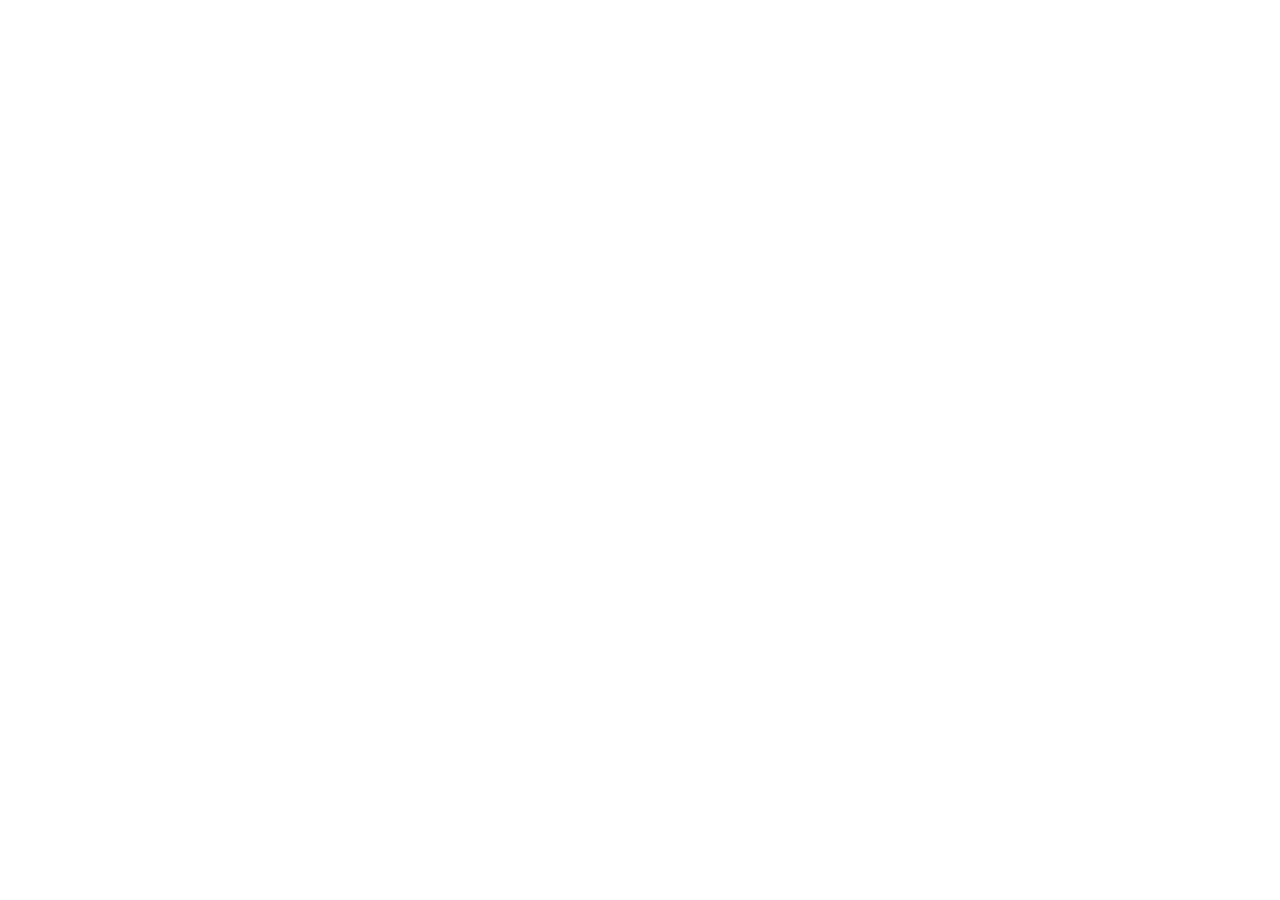
==== commit 3b222b6a: "Create theway/index.html" ====
--- a/theway/index.html
+++ b/theway/index.html
@@ -1,241 +1,65 @@
 <!doctype html>
 <html lang="en">
   <head>
-    <meta charset="utf-8" />
-    <meta name="viewport" content="width=device-width, initial-scale=1" />
-    <title>The Way by Dr K | A Sila Global Stewardship Initiative</title>
-    <meta
-      name="description"
-      content="The Way by Dr K is a Sila Global stewardship initiative for leaders, founders, institutions, and public-facing builders seeking mentorship, counsel, and private guidance."
-    />
-    <meta property="og:title" content="The Way by Dr K" />
-    <meta
-      property="og:description"
-      content="A Sila Global stewardship initiative for mentorship, strategic counsel, and private guidance."
-    />
+    <meta charset="UTF-8" />
+    <meta name="viewport" content="width=device-width, initial-scale=1.0, maximum-scale=1" />
+    <title>The Office of Dr. Khumoetsile Moetse | Diplomat · Humanitarian · Stewardship Leader</title>
+    <meta name="description" content="The official personal brand site for HRH Ambassador Dr. Khumoetsile Moetse, South African diplomat, humanitarian, and stewardship leader." />
+    <meta name="robots" content="index, follow" />
+    <link rel="canonical" href="https://dr-k-personal-brand.vercel.app/" />
+    <link rel="icon" type="image/png" sizes="16x16" href="[data-uri]" />
+    <link rel="icon" type="image/png" sizes="32x32" href="[data-uri]" />
+    <link rel="apple-touch-icon" sizes="180x180" href="[data-uri]" />
     <meta property="og:type" content="website" />
-    <meta property="og:url" content="https://theway.silaglobal.com" />
-    <meta name="theme-color" content="#10231e" />
-    <link rel="preconnect" href="https://fonts.googleapis.com" />
-    <link rel="preconnect" href="https://fonts.gstatic.com" crossorigin />
-    <link
-      href="https://fonts.googleapis.com/css2?family=Cormorant+Garamond:wght@500;600;700&family=Manrope:wght@400;500;600;700;800&display=swap"
-      rel="stylesheet"
-    />
-    <link rel="stylesheet" href="styles.css" />
+    <meta property="og:title" content="The Office of Dr. Khumoetsile Moetse" />
+    <meta property="og:description" content="Diplomat. Humanitarian. Stewardship Leader. Building African institutions, brands, and people at the highest level of global influence." />
+    <meta property="og:image" content="[data-uri]" />
+    <meta property="og:url" content="https://dr-k-personal-brand.vercel.app/" />
+    <meta name="twitter:card" content="summary_large_image" />
+    <meta name="twitter:title" content="The Office of Dr. Khumoetsile Moetse" />
+    <meta name="twitter:description" content="Diplomat. Humanitarian. Stewardship Leader." />
+    <meta name="twitter:image" content="[data-uri]" />
+    <script>
+      window.dataLayer = window.dataLayer || []
+      function gtag(){dataLayer.push(arguments)}
+      gtag('js', new Date())
+      window.fbq = window.fbq || function(){(window.fbq.q = window.fbq.q || []).push(arguments)}
+      window.lintrk = window.lintrk || function(){(window.lintrk.q = window.lintrk.q || []).push(arguments)}
+    </script>
+    <script type="application/ld+json">
+      {
+        "@context": "https://schema.org",
+        "@type": "Person",
+        "name": "Dr. Khumoetsile Moetse",
+        "honorificPrefix": "HRH Ambassador Dr.",
+        "alternateName": "Dr. K",
+        "jobTitle": "Diplomat, Humanitarian, Stewardship Leader",
+        "url": "https://dr-k-personal-brand.vercel.app/",
+        "image": "[data-uri]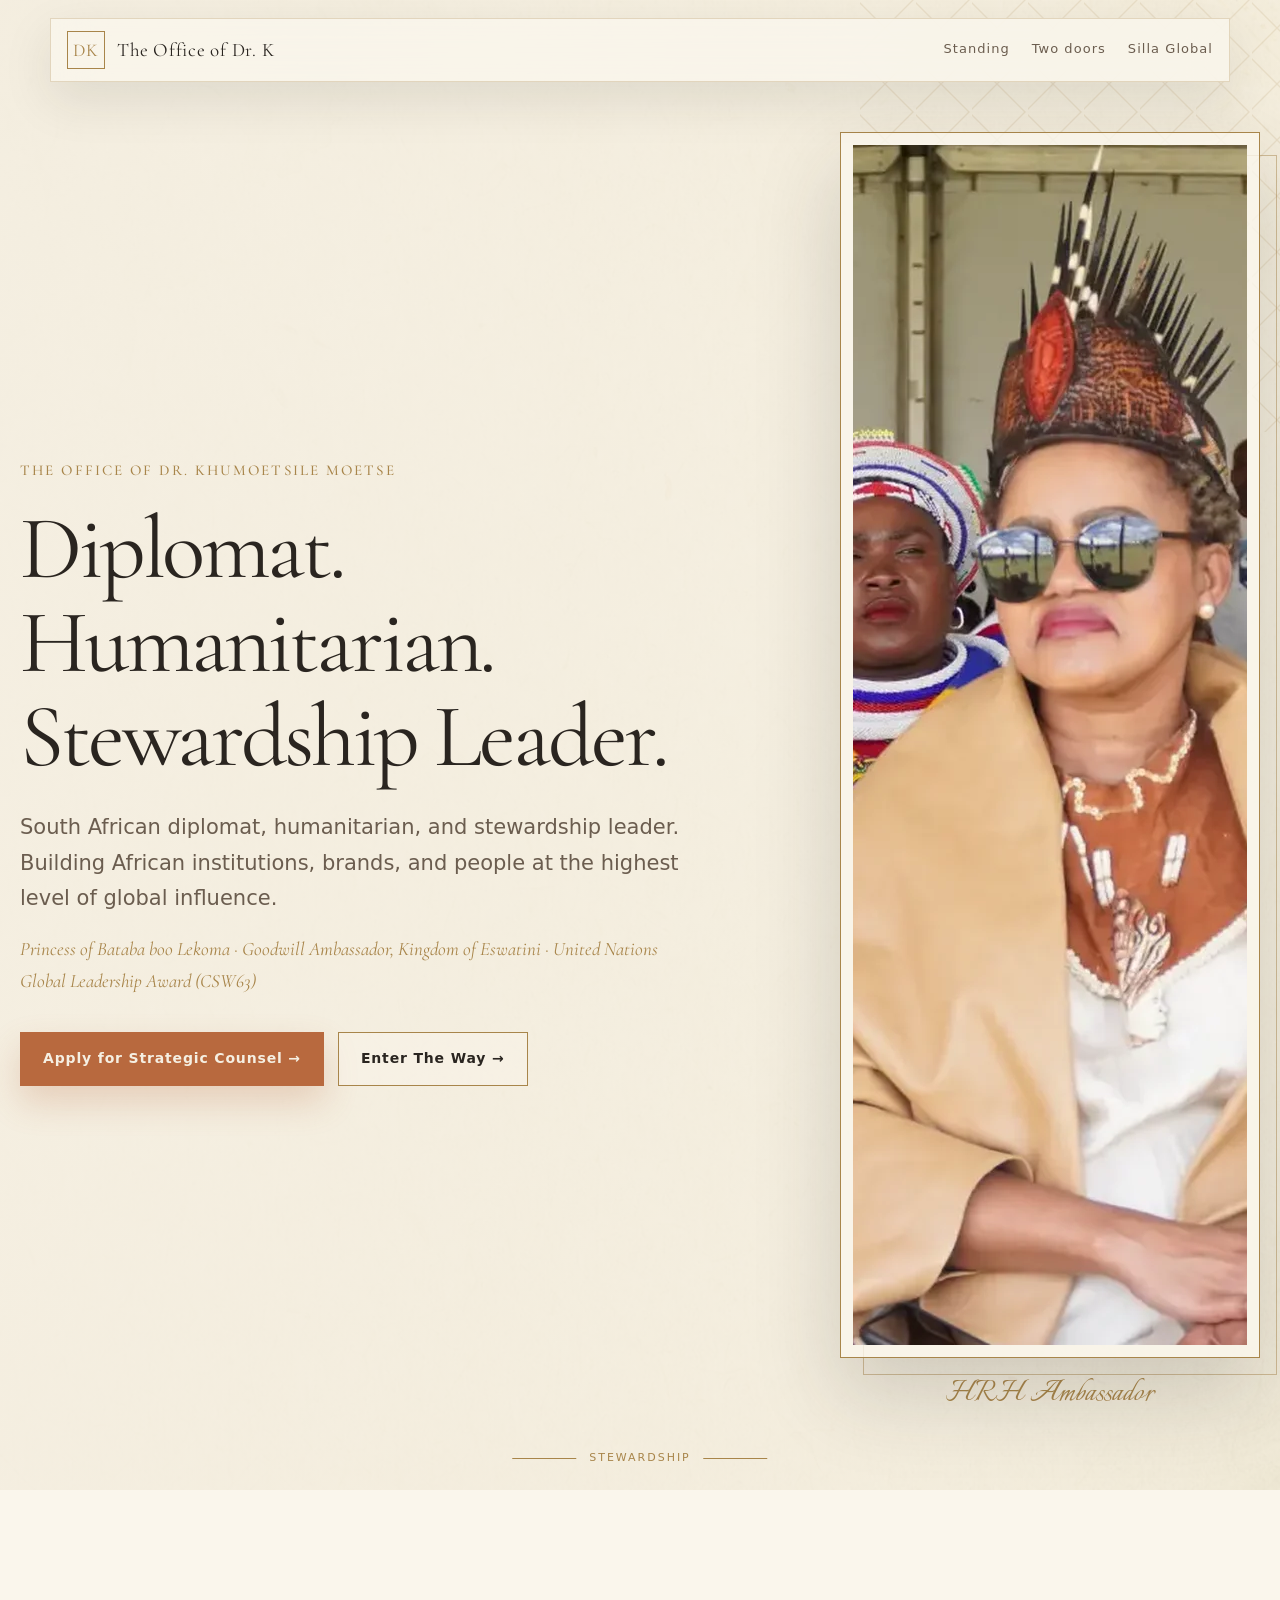
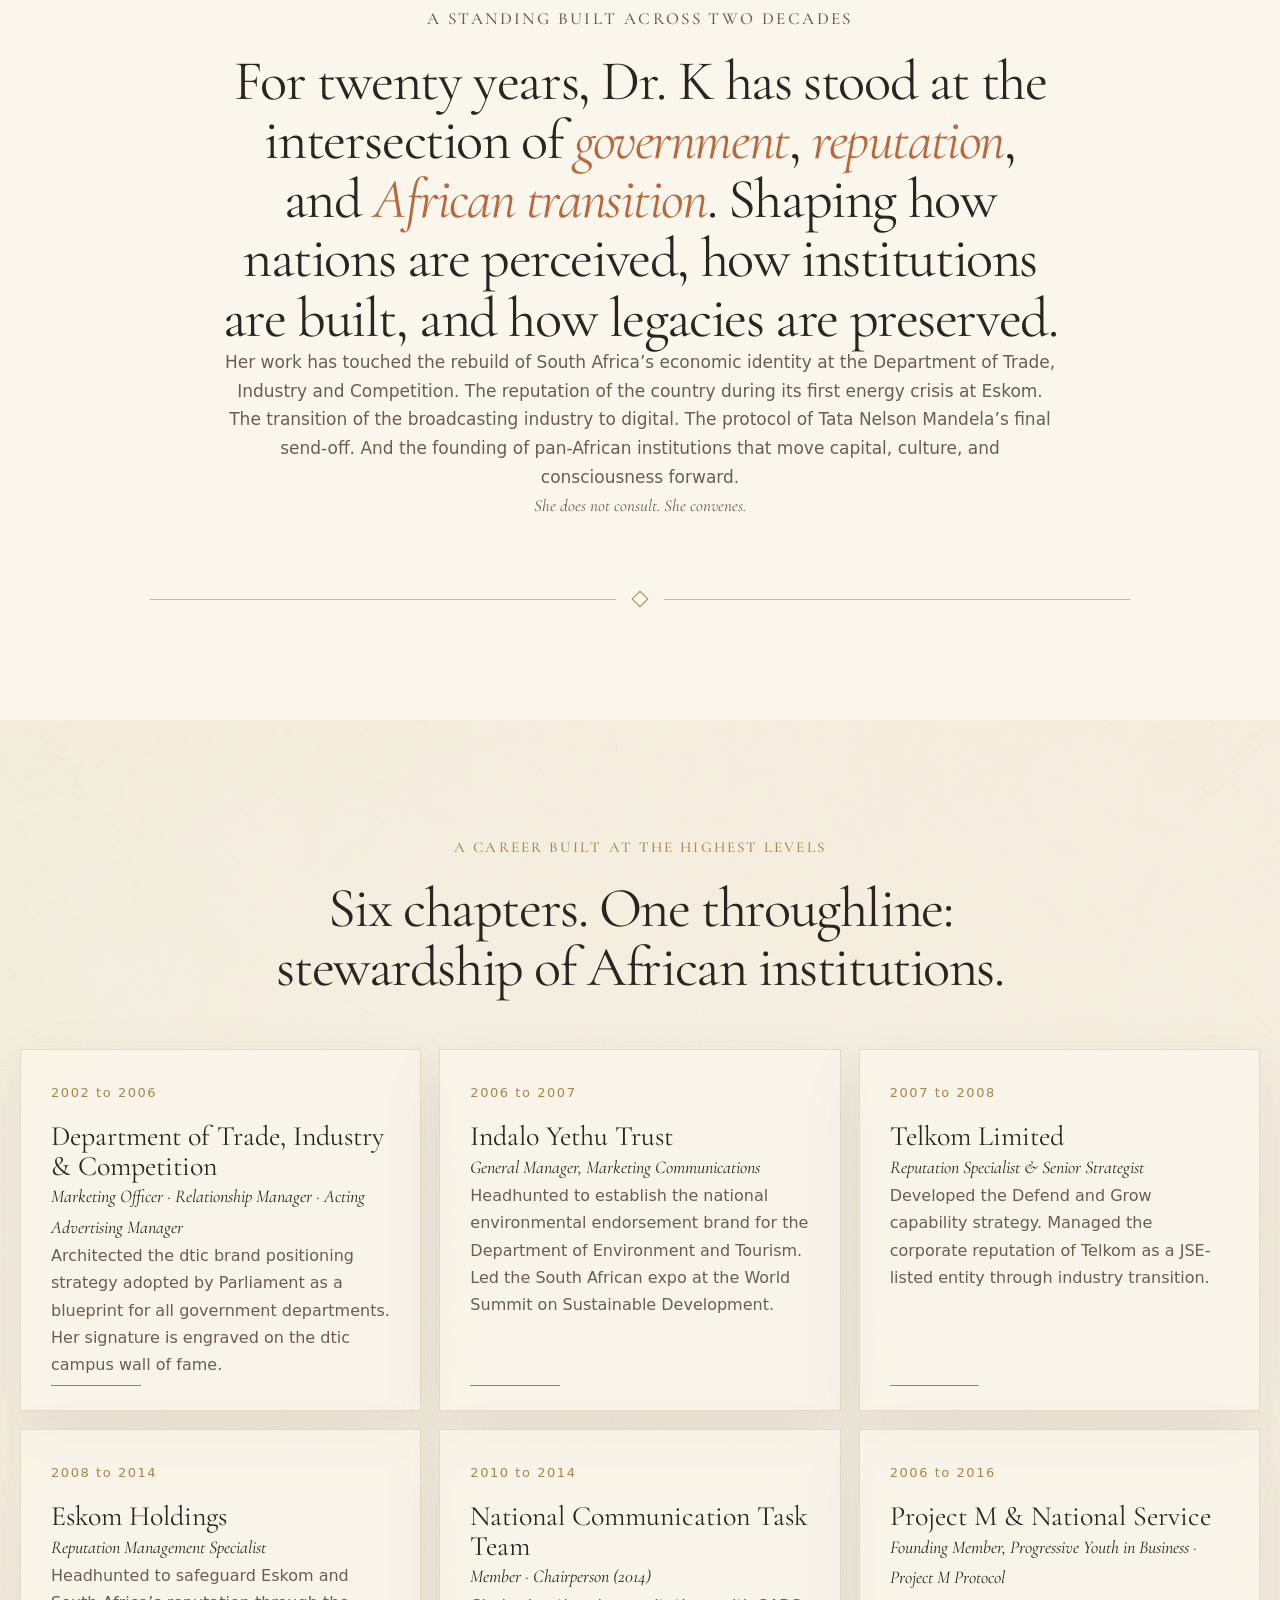
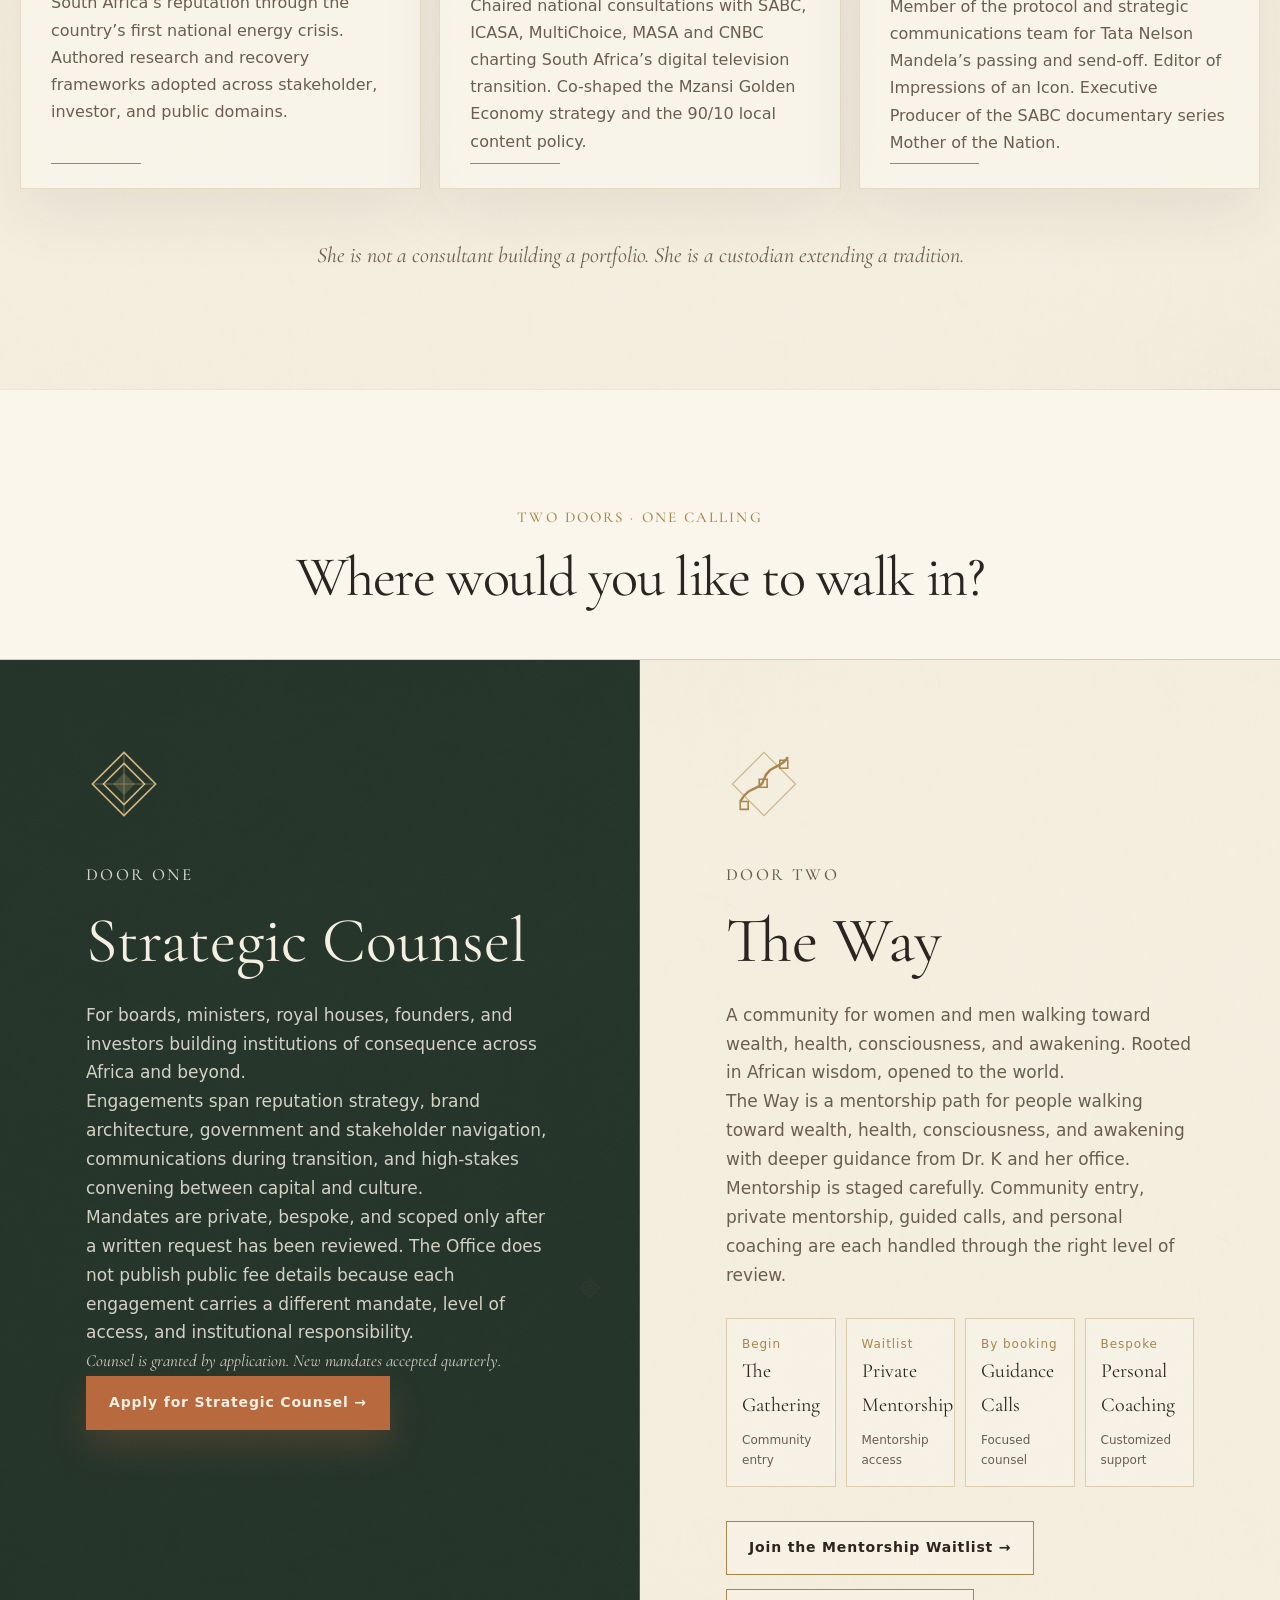
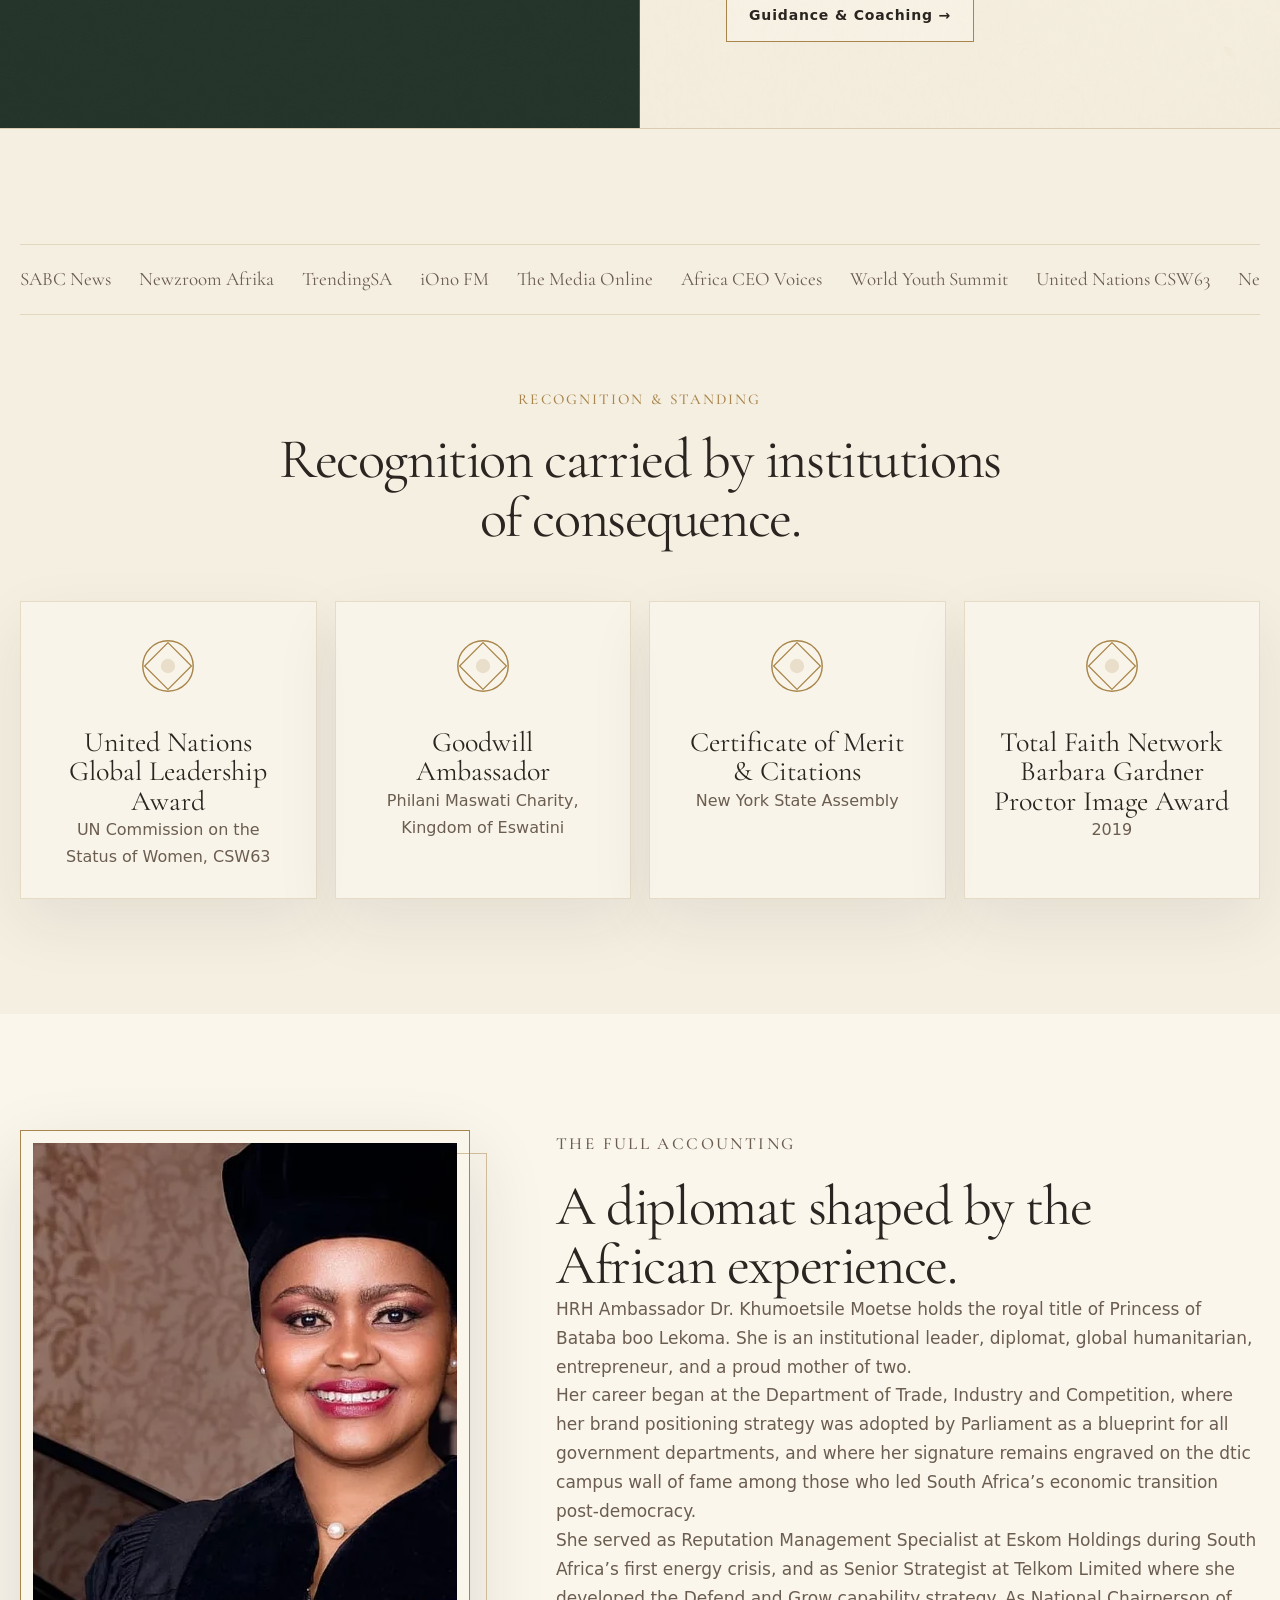
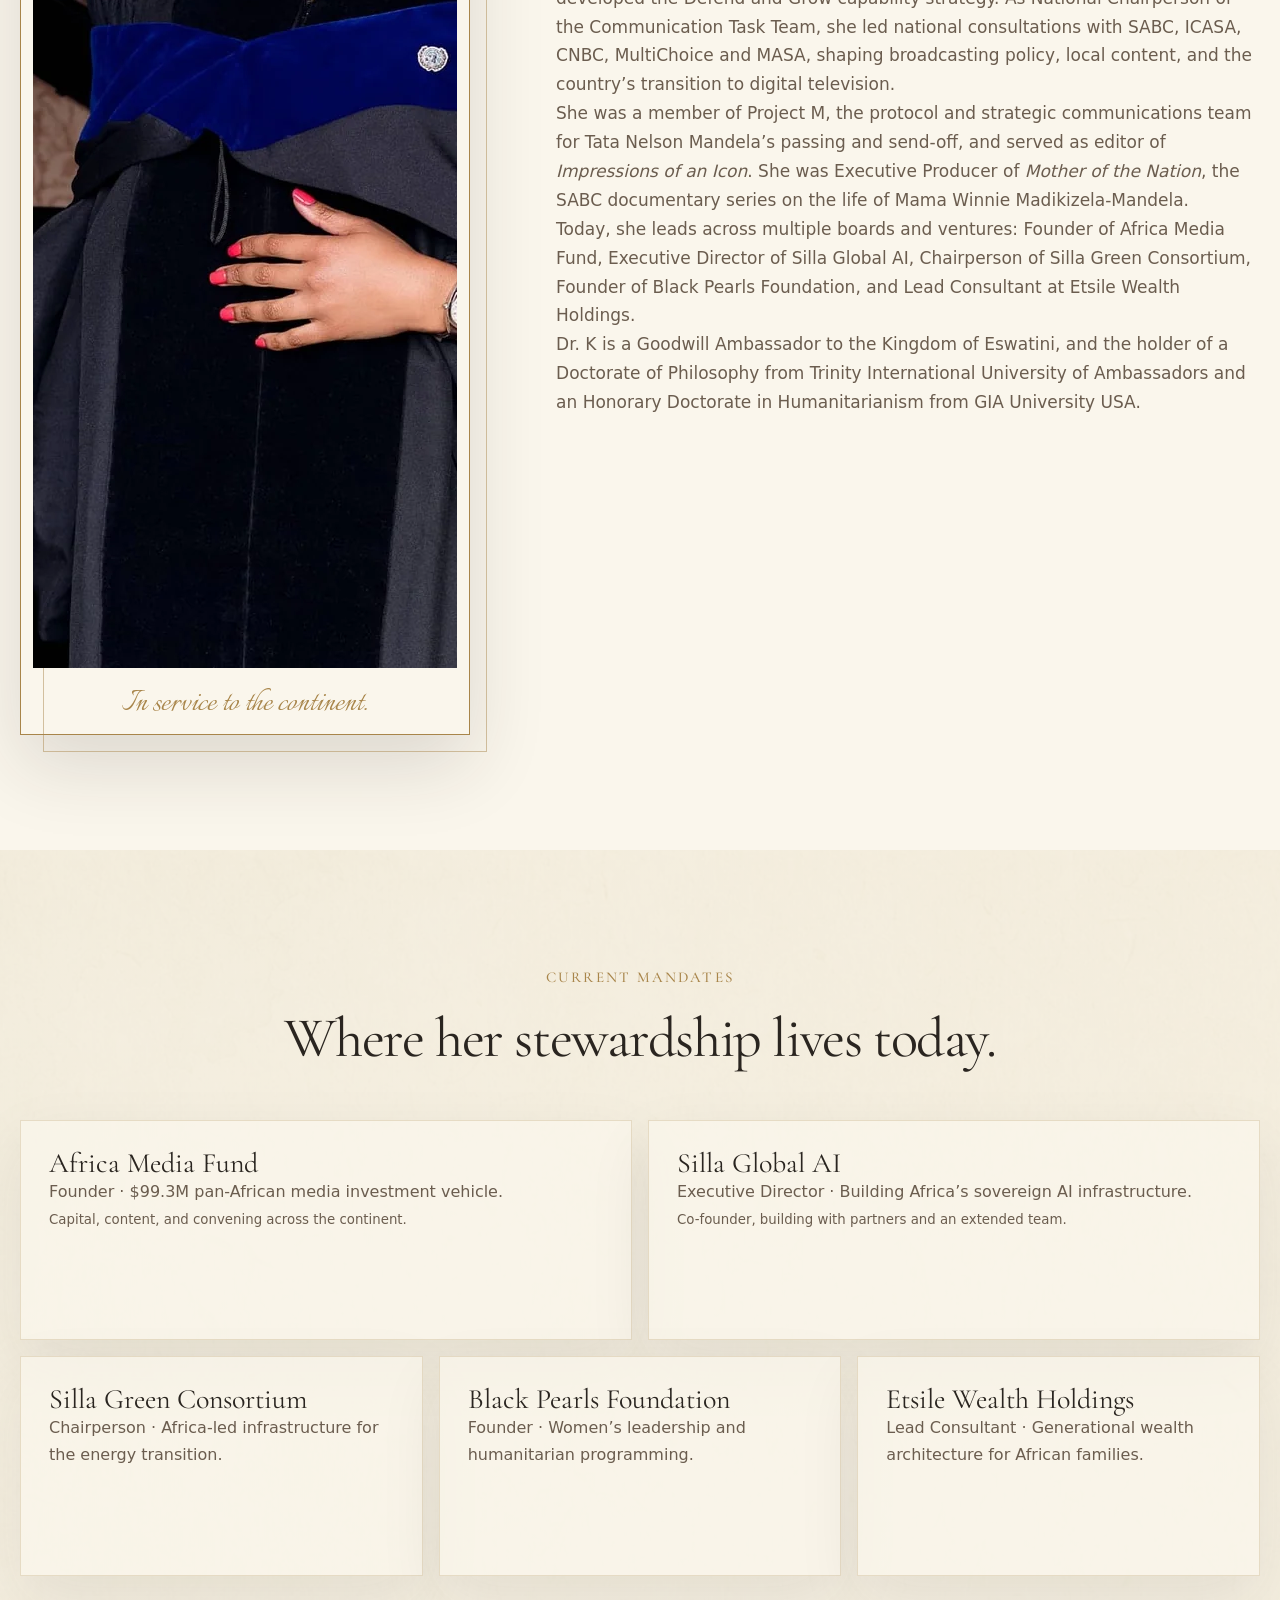
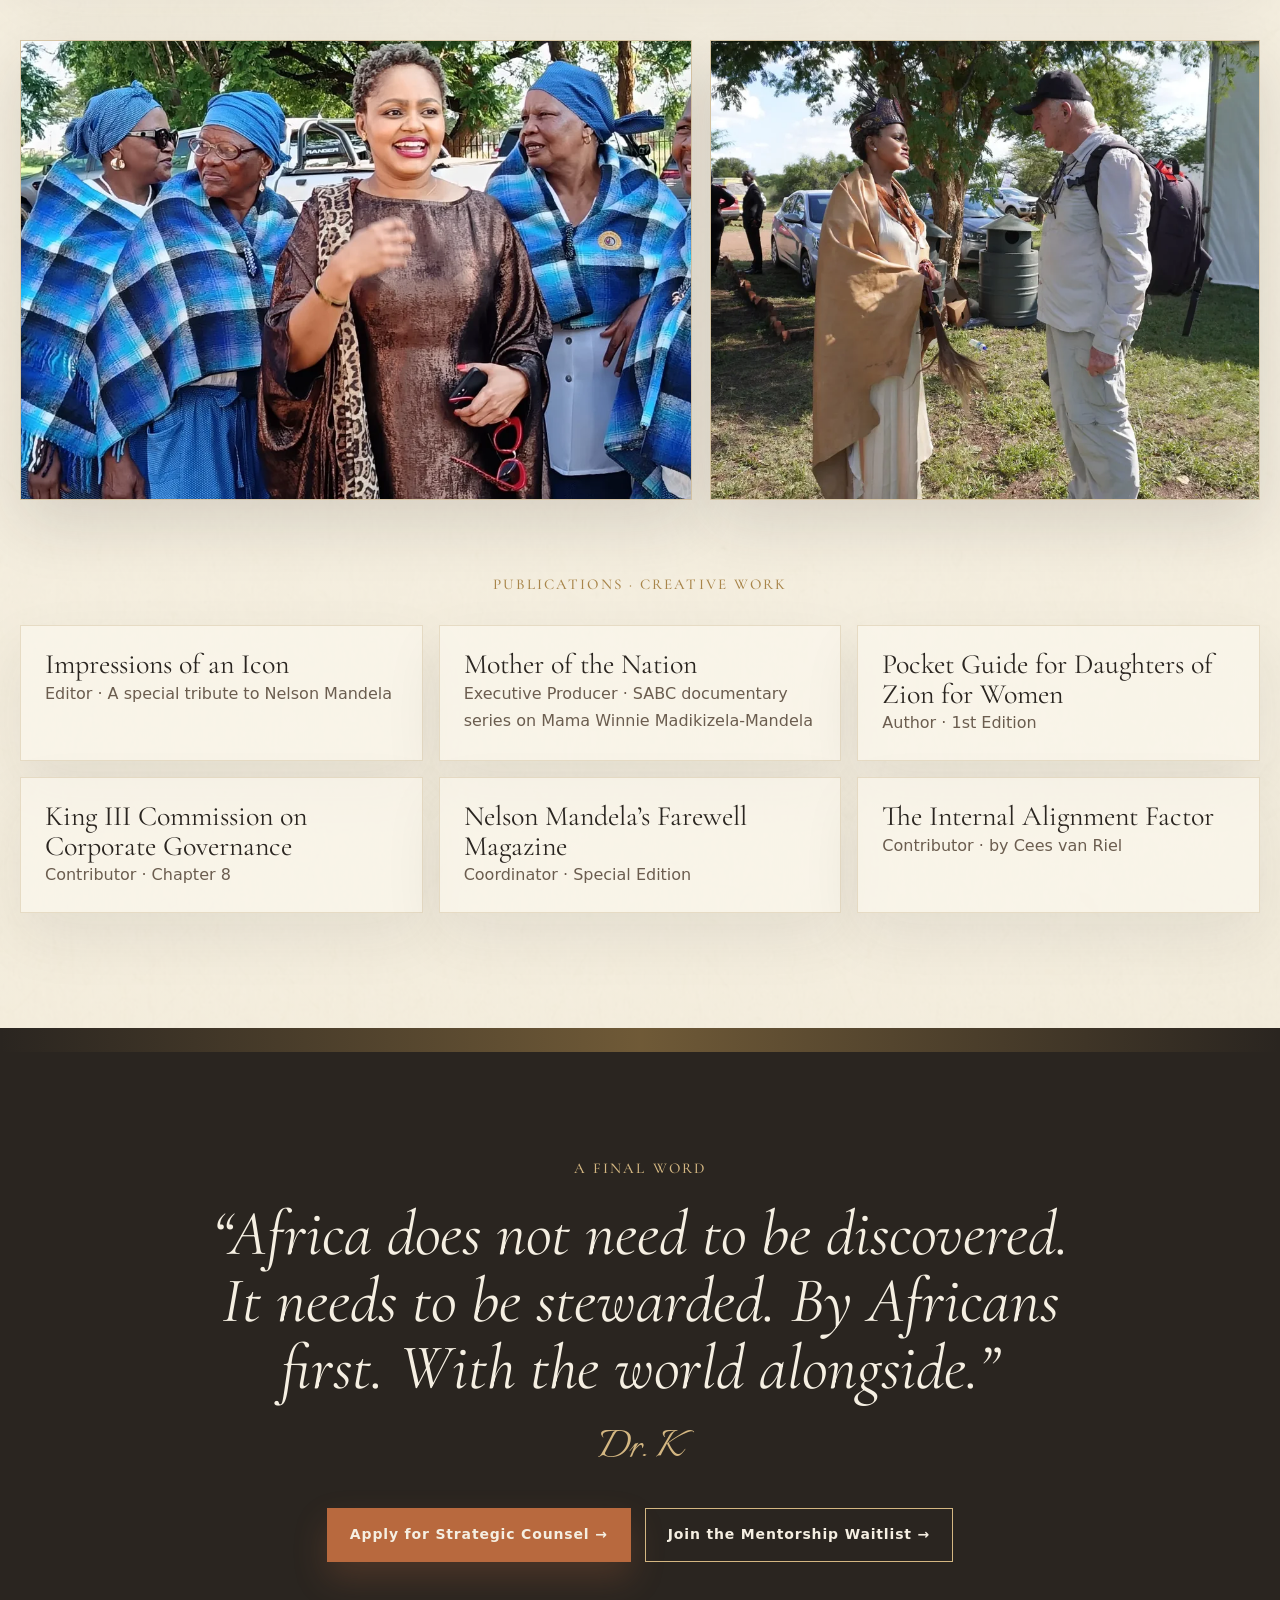
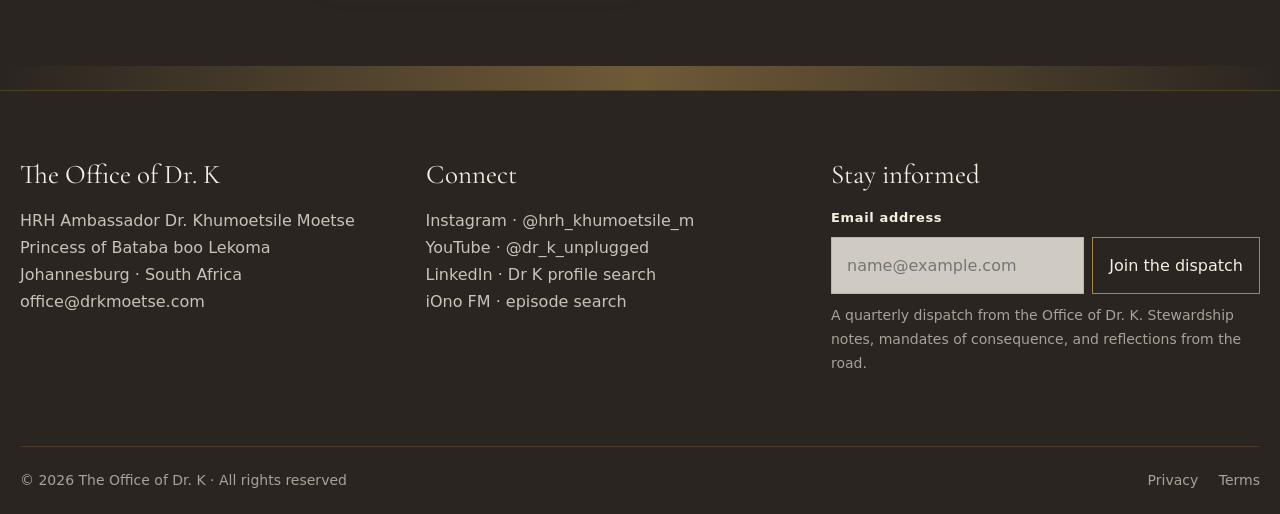
==== commit 7263071f: "Update index.html" ====
--- a/theway/index.html
+++ b/theway/index.html
@@ -1,65 +1,518 @@
 <!doctype html>
 <html lang="en">
-  <head>
-    <meta charset="UTF-8" />
-    <meta name="viewport" content="width=device-width, initial-scale=1.0, maximum-scale=1" />
-    <title>The Office of Dr. Khumoetsile Moetse | Diplomat · Humanitarian · Stewardship Leader</title>
-    <meta name="description" content="The official personal brand site for HRH Ambassador Dr. Khumoetsile Moetse, South African diplomat, humanitarian, and stewardship leader." />
-    <meta name="robots" content="index, follow" />
-    <link rel="canonical" href="https://dr-k-personal-brand.vercel.app/" />
-    <link rel="icon" type="image/png" sizes="16x16" href="[data-uri]" />
-    <link rel="icon" type="image/png" sizes="32x32" href="[data-uri]" />
-    <link rel="apple-touch-icon" sizes="180x180" href="[data-uri]" />
-    <meta property="og:type" content="website" />
-    <meta property="og:title" content="The Office of Dr. Khumoetsile Moetse" />
-    <meta property="og:description" content="Diplomat. Humanitarian. Stewardship Leader. Building African institutions, brands, and people at the highest level of global influence." />
-    <meta property="og:image" content="[data-uri]" />
-    <meta property="og:url" content="https://dr-k-personal-brand.vercel.app/" />
-    <meta name="twitter:card" content="summary_large_image" />
-    <meta name="twitter:title" content="The Office of Dr. Khumoetsile Moetse" />
-    <meta name="twitter:description" content="Diplomat. Humanitarian. Stewardship Leader." />
-    <meta name="twitter:image" content="[data-uri]" />
-    <script>
-      window.dataLayer = window.dataLayer || []
-      function gtag(){dataLayer.push(arguments)}
-      gtag('js', new Date())
-      window.fbq = window.fbq || function(){(window.fbq.q = window.fbq.q || []).push(arguments)}
-      window.lintrk = window.lintrk || function(){(window.lintrk.q = window.lintrk.q || []).push(arguments)}
-    </script>
-    <script type="application/ld+json">
-      {
-        "@context": "https://schema.org",
-        "@type": "Person",
-        "name": "Dr. Khumoetsile Moetse",
-        "honorificPrefix": "HRH Ambassador Dr.",
-        "alternateName": "Dr. K",
-        "jobTitle": "Diplomat, Humanitarian, Stewardship Leader",
-        "url": "https://dr-k-personal-brand.vercel.app/",
-        "image": "[data-uri]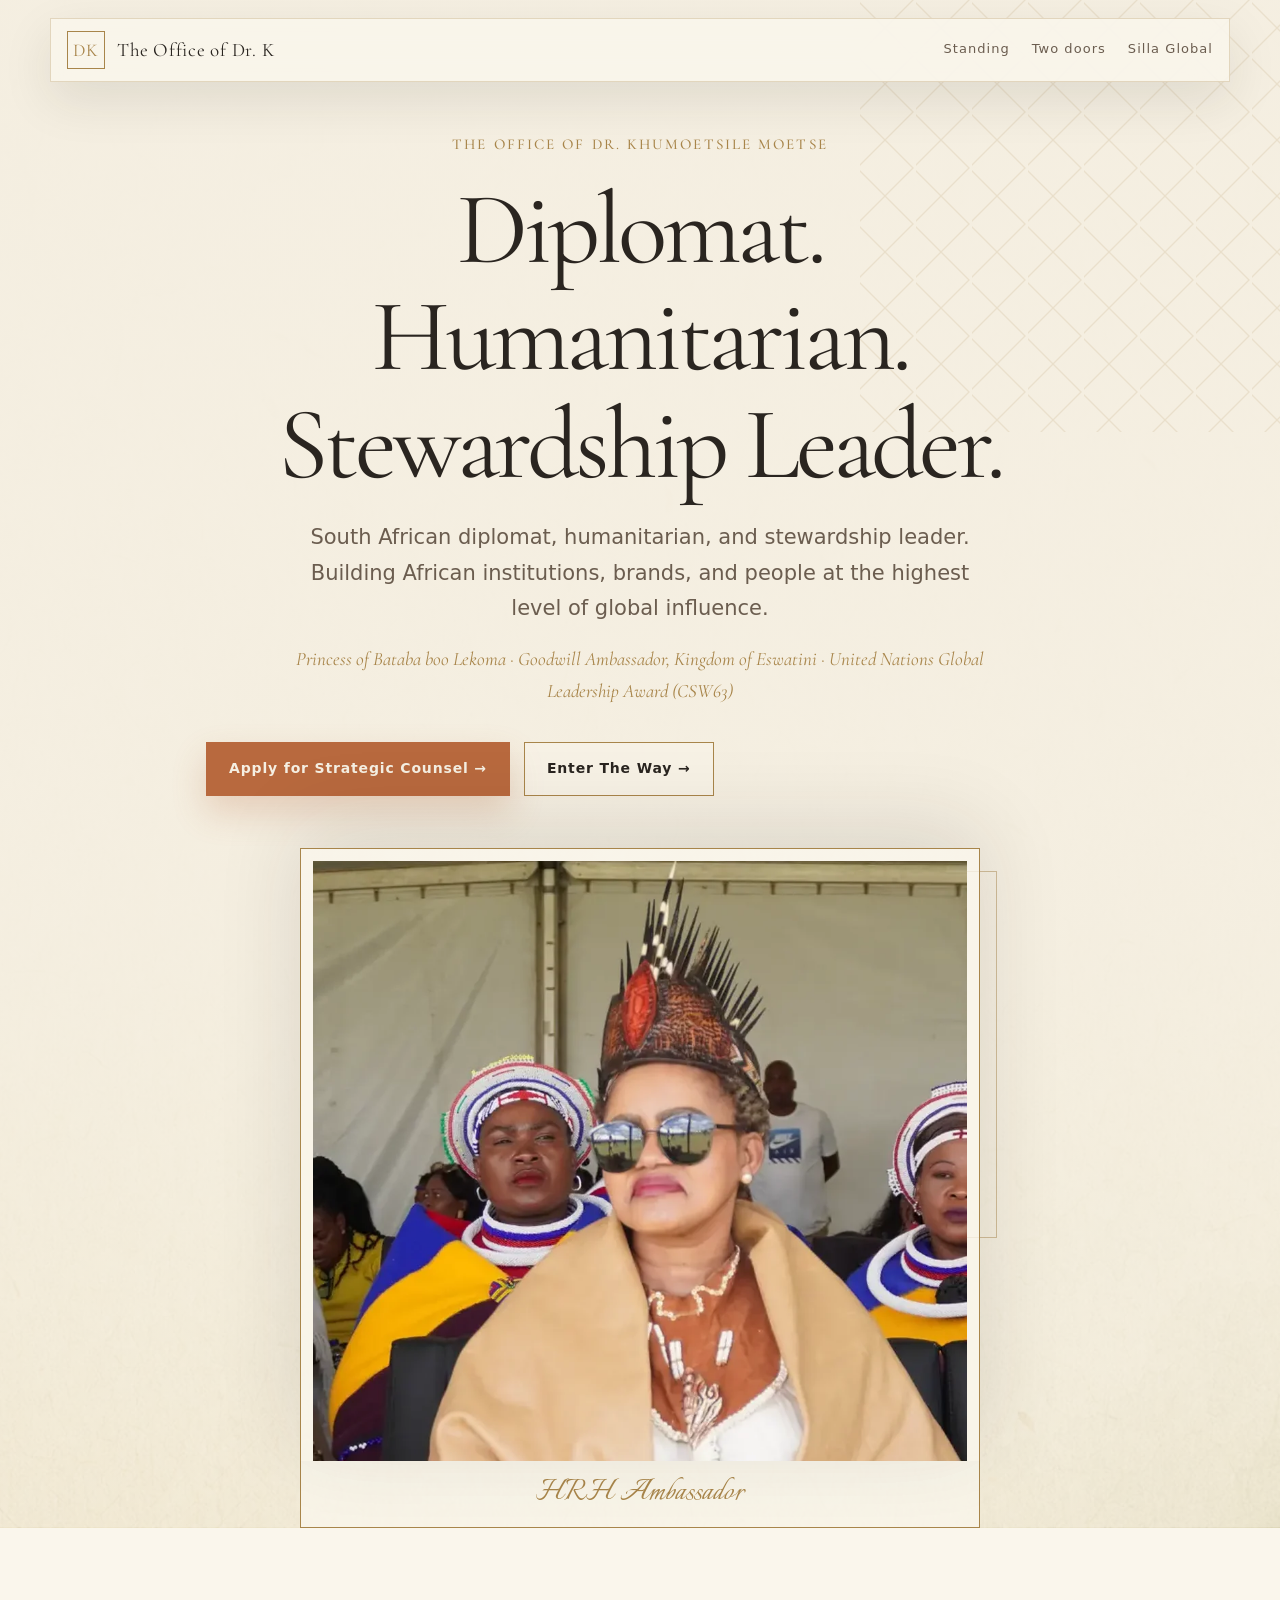
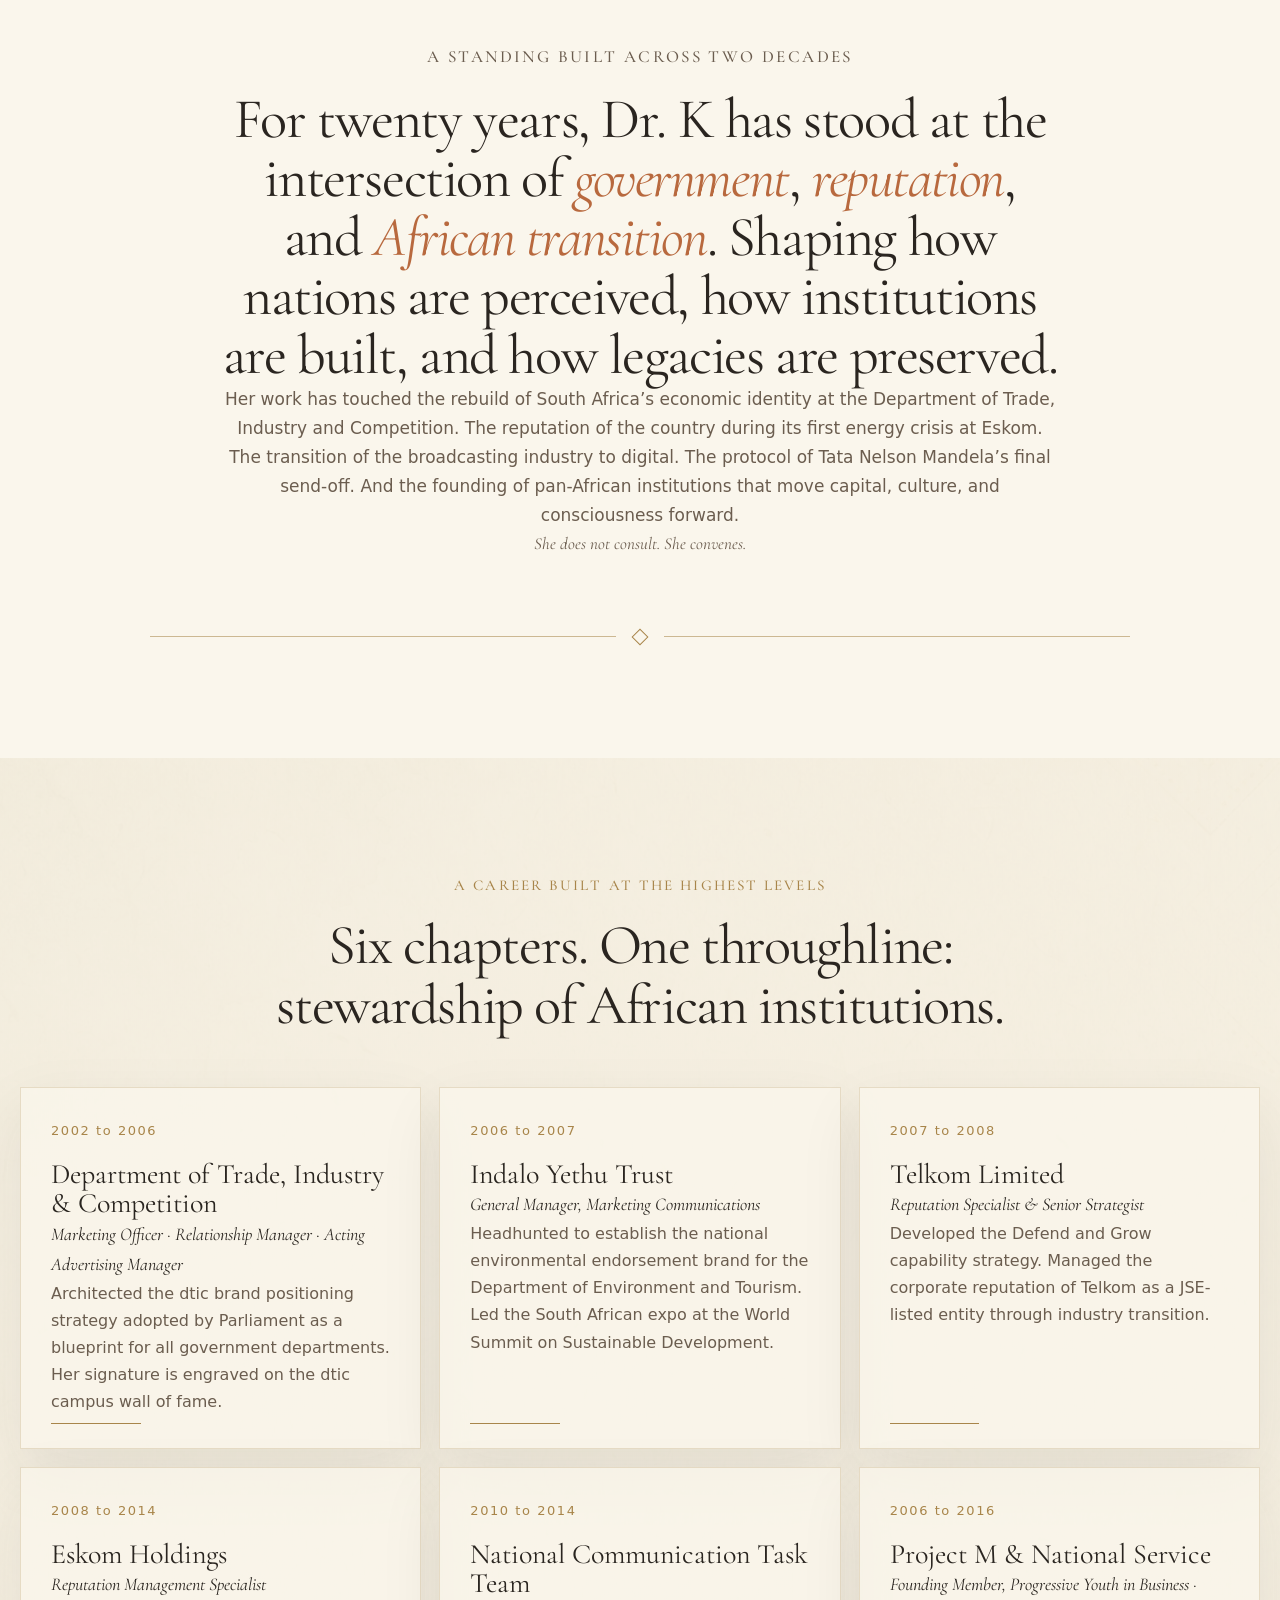
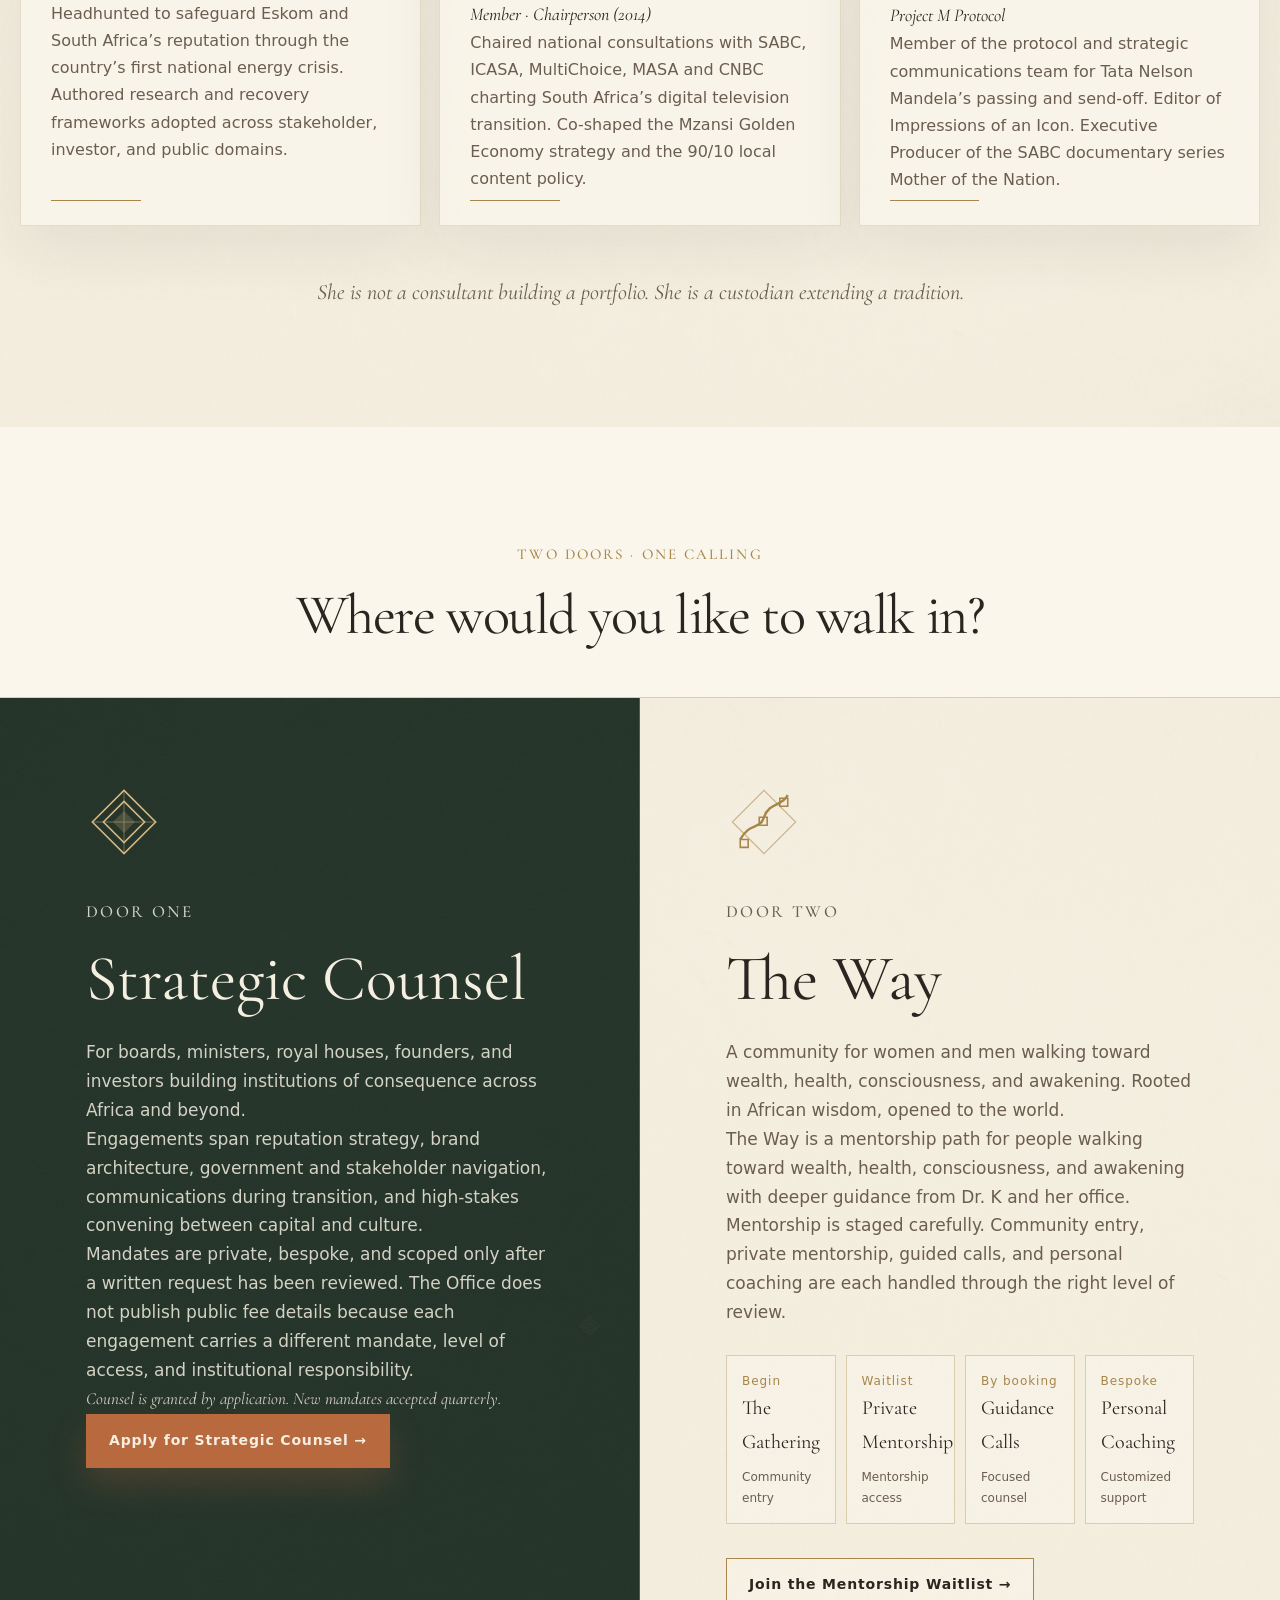
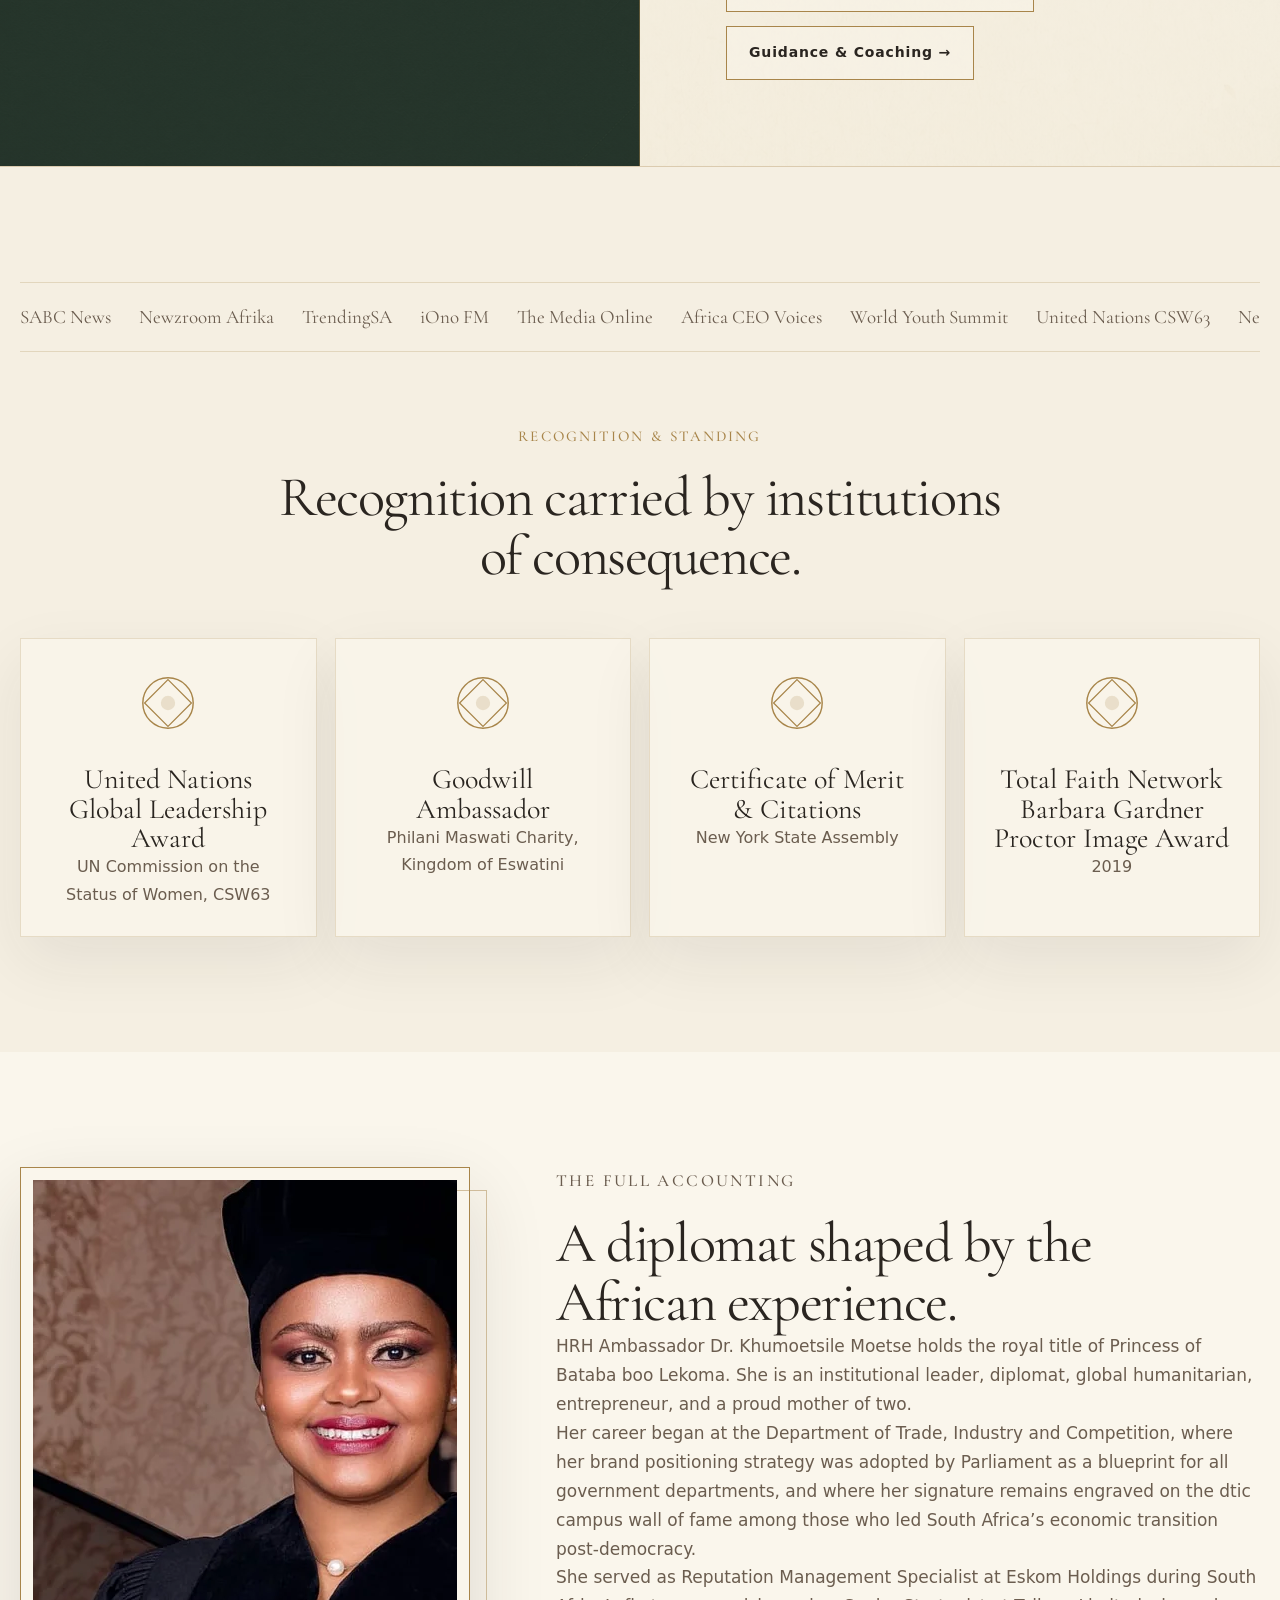
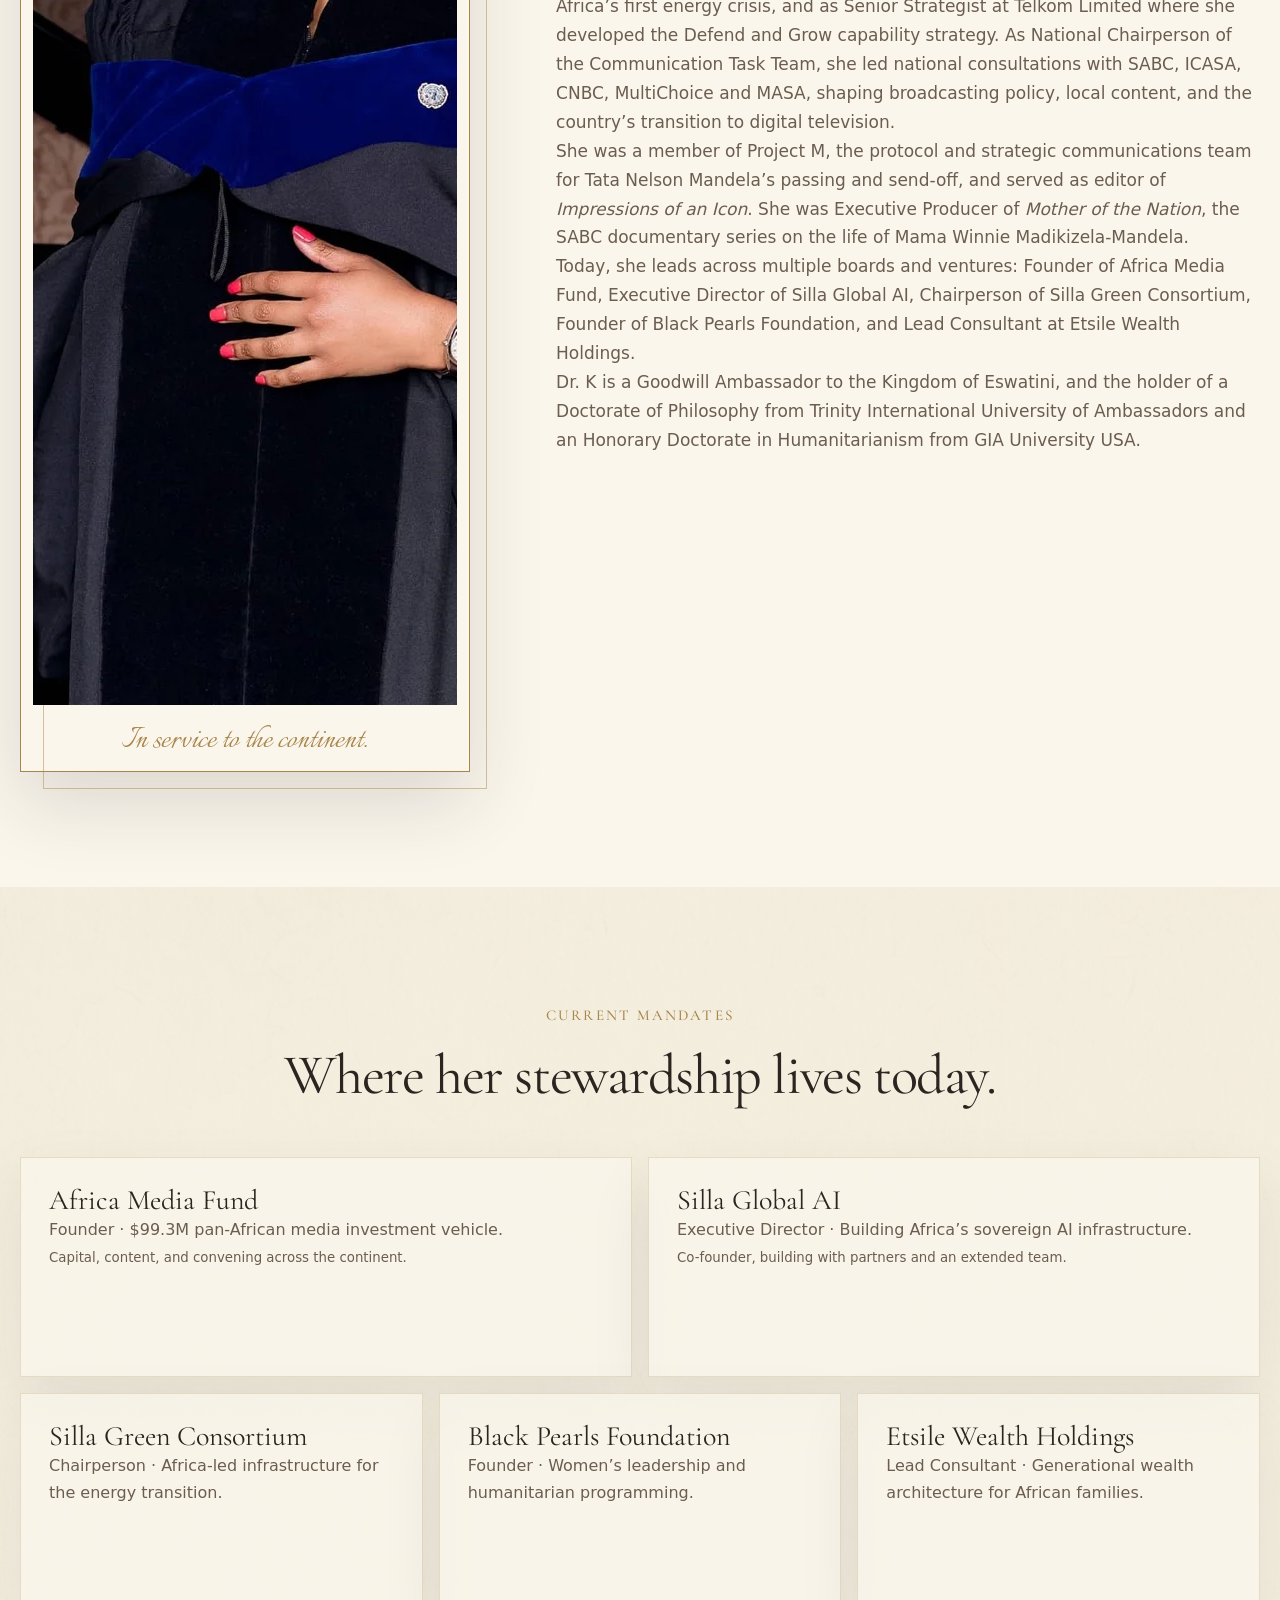
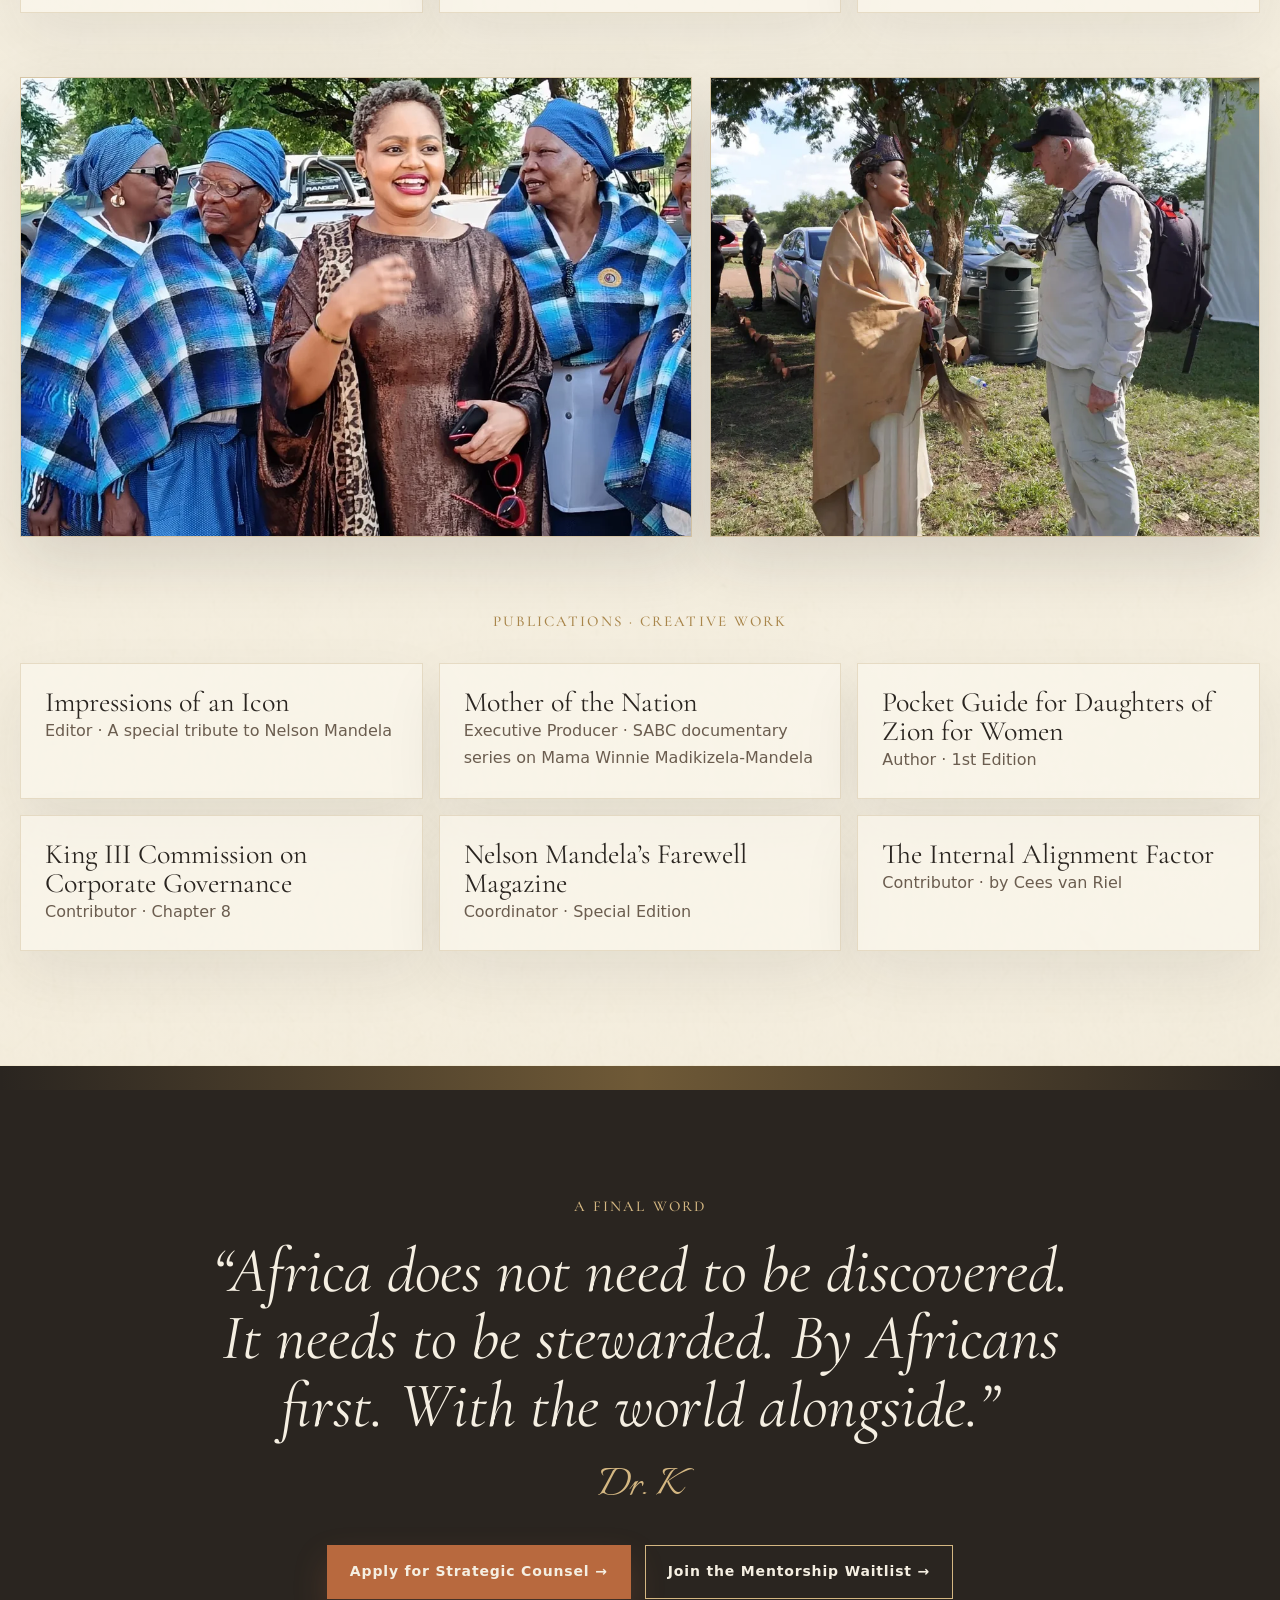
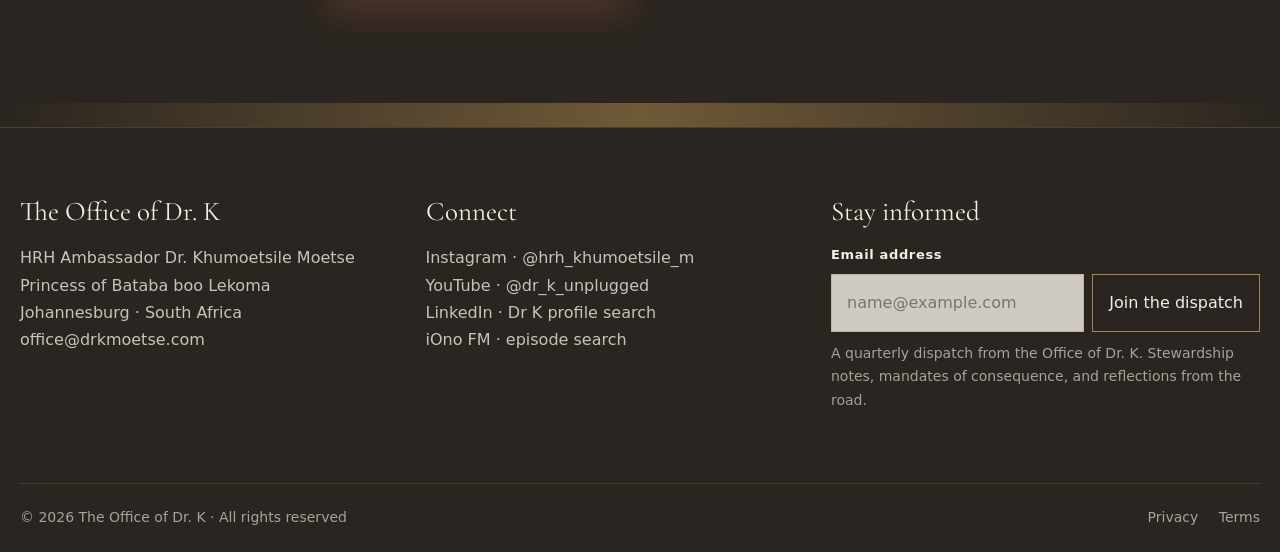
==== commit 9b5169ce: "Update index.html" ====
--- a/theway/index.html
+++ b/theway/index.html
@@ -1,518 +1,513 @@
-<!doctype html>
-<html lang="en">
-<head>
-<meta charset="UTF-8" />
-<meta name="viewport" content="width=device-width, initial-scale=1.0, maximum-scale=1" />
-<title>The Office of Dr. Khumoetsile Moetse | Diplomat · Humanitarian · Stewardship Leader</title>
-<meta name="description" content="The official personal brand site for HRH Ambassador Dr. Khumoetsile Moetse, South African diplomat, humanitarian, and stewardship leader." />
-<meta name="robots" content="index, follow" />
-<meta property="og:type" content="website" />
-<meta property="og:title" content="The Office of Dr. Khumoetsile Moetse" />
-<meta property="og:description" content="Diplomat. Humanitarian. Stewardship Leader. Building African institutions, brands, and people at the highest level of global influence." />
-<link rel="preconnect" href="https://fonts.googleapis.com" />
-<link rel="preconnect" href="https://fonts.gstatic.com" crossorigin />
-<link href="https://fonts.googleapis.com/css2?family=Cormorant+Garamond:ital,wght@0,300;0,400;0,500;0,600;1,300;1,400;1,500&family=Italianno&display=swap" rel="stylesheet" />
-<style>
-:root {
-  --bg-parchment: #F5EFE2;
-  --bg-cream: #FAF6EC;
-  --bg-sage-deep: #6B7F5F;
-  --bg-charcoal: #2A2520;
-  --accent-terracotta: #B8693E;
-  --accent-gold: #A8854A;
-  --accent-gold-soft: #D4B782;
-  --text-primary: #2A2520;
-  --text-secondary: #6B5D4F;
-  --text-muted: #9C8C7C;
-  --text-on-dark: #F5EFE2;
-  --line-subtle: #E5DCC9;
-  --line-gold: #A8854A;
-}
-*,*::before,*::after{box-sizing:border-box;margin:0;padding:0}
-html{scroll-behavior:smooth}
-body{background:var(--bg-parchment);color:var(--text-primary);font-family:Inter,system-ui,sans-serif;line-height:1.7;-webkit-font-smoothing:antialiased}
-a{color:inherit;text-decoration:none}
-img{display:block;max-width:100%}
-:focus-visible{outline:2px solid var(--accent-gold);outline-offset:4px}
-.container{width:min(100% - 32px,1240px);margin-inline:auto}
-
-/* HEADER */
-.site-header{position:fixed;top:18px;left:50%;z-index:50;width:min(100% - 32px,1180px);display:flex;align-items:center;justify-content:space-between;gap:24px;padding:12px 16px;background:rgba(250,246,236,0.84);border:1px solid rgba(168,133,74,0.28);box-shadow:0 18px 50px rgba(42,37,32,0.10);backdrop-filter:blur(18px);translate:-50% 0}
-.brand-lockup{display:inline-flex;align-items:center;gap:12px;color:var(--text-primary);font-family:"Cormorant Garamond",serif;font-size:19px;letter-spacing:0.04em}
-.brand-mark{display:grid;place-items:center;width:38px;height:38px;border:1px solid var(--accent-gold);color:var(--accent-gold);font-family:"Cormorant Garamond",serif;font-size:18px}
-.site-header nav{display:flex;align-items:center;gap:22px;color:var(--text-secondary);font-size:13px;letter-spacing:0.08em}
-.site-header nav a{border-bottom:1px solid transparent;padding-block:5px;transition:color 240ms ease,border-color 240ms ease}
-.site-header nav a:hover{color:var(--text-primary);border-color:var(--accent-gold)}
-
-/* TYPOGRAPHY */
-h1,h2,h3{font-family:"Cormorant Garamond",serif;font-weight:400;color:inherit;line-height:1.05}
-.eyebrow{margin:0 0 18px;color:var(--accent-gold);font-family:"Cormorant Garamond",serif;font-size:15px;font-weight:500;letter-spacing:0.14em}
-.eyebrow-light{color:var(--accent-gold-soft)}
-
-/* BUTTONS */
-.button{display:inline-flex;align-items:center;justify-content:center;min-height:52px;padding:14px 22px;border:1px solid transparent;font-size:14px;font-weight:600;letter-spacing:0.06em;transition:background 240ms ease,color 240ms ease,border-color 240ms ease,box-shadow 240ms ease;cursor:pointer}
-.button-primary{background:var(--accent-terracotta);color:var(--text-on-dark);box-shadow:0 16px 34px rgba(184,105,62,0.24)}
-.button-primary:hover{background:#9F5733;box-shadow:0 20px 42px rgba(184,105,62,0.30)}
-.button-outline{border-color:var(--accent-gold);color:var(--text-primary);background:rgba(250,246,236,0.42)}
-.button-outline:hover{background:rgba(212,183,130,0.20)}
-.button-outline-dark{border-color:var(--accent-gold-soft);color:var(--text-on-dark);background:transparent}
-.button-outline-dark:hover{background:rgba(212,183,130,0.12)}
-.cta-row{display:flex;flex-wrap:wrap;align-items:center;gap:14px;margin-top:34px}
-.centered{justify-content:center}
-
-/* GOLD DIVIDER */
-.gold-divider{display:flex;align-items:center;gap:18px;width:min(100% - 32px,980px);margin:72px auto 0;color:var(--accent-gold)}
-.gold-divider span{flex:1;height:1px;background:currentColor;opacity:0.55}
-.gold-divider i{width:12px;height:12px;border:1px solid currentColor;rotate:45deg}
-
-/* HERO */
-.hero{position:relative;min-height:92vh;padding:132px 0 78px;background-size:cover;background-position:center}
-.hero-pattern{position:absolute;inset:0 0 auto auto;width:min(34vw,420px);height:48vh;opacity:0.16;background-image:linear-gradient(45deg,transparent 46%,var(--accent-gold) 47%,transparent 49%),linear-gradient(135deg,transparent 46%,var(--accent-gold) 47%,transparent 49%);background-size:56px 56px;pointer-events:none}
-.hero-grid{display:grid;grid-template-columns:minmax(0,1.15fr) minmax(340px,0.85fr);align-items:center;gap:clamp(36px,7vw,92px)}
-.hero-copy{max-width:760px}
-.hero h1{max-width:760px;font-size:clamp(50px,7vw,94px);letter-spacing:-0.035em}
-.hero-lede{max-width:680px;margin:26px 0 16px;color:var(--text-secondary);font-size:clamp(18px,2vw,21px)}
-.royal-line{max-width:720px;color:var(--accent-gold);font-family:"Cormorant Garamond",serif;font-size:19px;font-style:italic}
-.hero-portrait{margin:0;justify-self:end;width:min(100%,420px)}
-.portrait-frame{position:relative;padding:12px;border:1px solid var(--accent-gold);background:rgba(250,246,236,0.78);box-shadow:0 36px 80px rgba(42,37,32,0.18)}
-.portrait-frame::after{content:"";position:absolute;inset:22px -18px -18px 22px;border:1px solid rgba(168,133,74,0.48);z-index:-1}
-.hero-portrait img{width:100%;aspect-ratio:4/5;object-fit:cover}
-.hero-portrait figcaption{margin-top:18px;text-align:center;color:var(--accent-gold);font-family:Italianno,cursive;font-size:36px;line-height:1}
-.scroll-cue{position:absolute;left:50%;bottom:22px;display:flex;align-items:center;gap:13px;color:var(--accent-gold);font-size:11px;letter-spacing:0.18em;translate:-50% 0}
-.scroll-cue span{width:64px;height:1px;background:currentColor}
-
-/* SECTIONS */
-.section{padding:clamp(74px,9vw,120px) 0}
-.positioning{background:var(--bg-cream)}
-.statement{width:min(100% - 32px,840px);margin-inline:auto;text-align:center}
-.statement h2,.section-heading h2,.bio-copy h2{font-size:clamp(36px,4.4vw,58px);letter-spacing:-0.025em}
-.statement h2 em{color:var(--accent-terracotta);font-style:italic}
-.statement p,.bio-copy p,.door p{color:var(--text-secondary);font-size:17px}
-.closing-line{color:var(--text-primary);font-family:"Cormorant Garamond",serif;font-style:italic;font-size:24px}
-.section-heading{max-width:760px;margin:0 auto 52px;text-align:center}
-
-/* AUTHORITY */
-.authority{background-size:cover;background-position:center}
-.authority-grid{display:grid;grid-template-columns:repeat(3,minmax(0,1fr));gap:18px}
-.authority-card,.recognition-card,.mandate-card,.publication-card{position:relative;background:rgba(250,246,236,0.76);border:1px solid rgba(168,133,74,0.23);box-shadow:0 24px 60px rgba(42,37,32,0.08)}
-.authority-card{min-height:330px;padding:32px 30px}
-.authority-card .years{margin:0 0 18px;color:var(--accent-gold);font-size:13px;letter-spacing:0.12em}
-.authority-card h3,.mandate-card h3,.publication-card h3,.recognition-card h3{font-size:28px}
-.authority-card .role{color:var(--text-primary);font-family:"Cormorant Garamond",serif;font-size:18px;font-style:italic}
-.authority-card p:last-of-type,.mandate-card p,.publication-card p,.recognition-card p,.mandate-card small{color:var(--text-secondary)}
-.authority-card > span{position:absolute;left:30px;right:70%;bottom:24px;height:1px;background:var(--accent-gold);transition:right 300ms ease}
-.authority-card:hover > span{right:30px}
-.grid-closing{margin:48px auto 0;text-align:center;color:var(--text-secondary);font-family:"Cormorant Garamond",serif;font-style:italic;font-size:22px}
-
-/* DOORS */
-.doors-section{padding-bottom:0;background:var(--bg-cream)}
-.doors{display:grid;grid-template-columns:repeat(2,minmax(0,1fr));border-top:1px solid rgba(168,133,74,0.38);border-bottom:1px solid rgba(168,133,74,0.38)}
-.door{min-height:60vh;padding:clamp(48px,7vw,86px);background-size:cover;background-position:center}
-.door.counsel{color:var(--text-on-dark);border-right:1px solid rgba(168,133,74,0.44)}
-.door.counsel p{color:rgba(245,239,226,0.84)}
-.door.way{color:var(--text-primary)}
-.door h3{margin-bottom:26px;font-size:clamp(44px,5vw,68px)}
-.seal-icon{width:76px;height:76px;margin-bottom:30px;color:var(--accent-gold-soft)}
-.way .seal-icon{color:var(--accent-gold)}
-.signal{color:var(--accent-gold-soft);font-family:"Cormorant Garamond",serif;font-style:italic;font-size:20px}
-.tier-grid{display:grid;grid-template-columns:repeat(4,minmax(0,1fr));gap:10px;margin:28px 0 30px}
-.tier-grid div{min-height:118px;padding:15px;border:1px solid rgba(168,133,74,0.34);background:rgba(250,246,236,0.54);color:var(--text-primary);font-family:"Cormorant Garamond",serif;font-size:20px}
-.tier-grid span,.tier-grid small{display:block;font-family:Inter,system-ui,sans-serif;font-size:12px;letter-spacing:0.08em}
-.tier-grid span{color:var(--accent-gold)}
-.tier-grid small{margin-top:8px;color:var(--text-secondary);letter-spacing:0}
-
-/* RECOGNITION */
-.recognition-section{background:var(--bg-parchment)}
-.logo-bar{display:flex;gap:28px;width:min(100% - 32px,1240px);margin:0 auto 72px;padding:18px 0;overflow-x:auto;border-block:1px solid rgba(168,133,74,0.24);color:var(--text-secondary);font-family:"Cormorant Garamond",serif;font-size:19px;white-space:nowrap}
-.recognition-grid{display:grid;grid-template-columns:repeat(4,minmax(0,1fr));gap:18px}
-.recognition-card{padding:28px;text-align:center}
-.medal-icon{width:72px;height:72px;margin:0 auto 18px;color:var(--accent-gold)}
-
-/* BIO */
-.bio-section{background:var(--bg-cream)}
-.bio-grid{display:grid;grid-template-columns:minmax(280px,0.78fr) minmax(0,1.22fr);gap:clamp(36px,7vw,86px);align-items:start}
-.bio-portrait{position:relative;margin:0;padding:12px;border:1px solid var(--accent-gold);background:rgba(250,246,236,0.76);box-shadow:0 30px 72px rgba(42,37,32,0.14)}
-.bio-portrait::after{content:"";position:absolute;inset:22px -18px -18px 22px;border:1px solid rgba(168,133,74,0.48);z-index:-1}
-.bio-portrait img{width:100%;aspect-ratio:4/5;object-fit:cover}
-.bio-portrait figcaption{margin-top:18px;text-align:center;color:var(--accent-gold);font-family:Italianno,cursive;font-size:36px;line-height:1}
-.bio-copy{max-width:760px}
-
-/* MANDATES */
-.mandates-section{background-size:cover;background-position:center}
-.mandate-grid{display:grid;grid-template-columns:repeat(6,minmax(0,1fr));gap:16px}
-.mandate-card{padding:28px;min-height:220px}
-.mandate-card:nth-child(1),.mandate-card:nth-child(2){grid-column:span 3}
-.mandate-card:nth-child(3),.mandate-card:nth-child(4),.mandate-card:nth-child(5){grid-column:span 2}
-.image-pair{display:grid;grid-template-columns:1.1fr 0.9fr;gap:18px;margin:64px 0 72px}
-.image-pair img{width:100%;height:min(42vw,460px);object-fit:cover;border:1px solid rgba(168,133,74,0.38);box-shadow:0 24px 58px rgba(42,37,32,0.14)}
-.publications-heading{margin-bottom:28px}
-.publication-grid{display:grid;grid-template-columns:repeat(3,minmax(0,1fr));gap:16px}
-.publication-card{padding:24px}
-
-/* FINAL */
-.final-invitation{position:relative;padding:clamp(84px,10vw,134px) 0;background:var(--bg-charcoal);color:var(--text-on-dark);text-align:center}
-.final-invitation::before,.final-invitation::after{content:"";position:absolute;left:0;right:0;height:24px;background:linear-gradient(90deg,transparent,rgba(168,133,74,0.55),transparent)}
-.final-invitation::before{top:0}
-.final-invitation::after{bottom:0}
-.final-invitation h2{max-width:900px;margin:0 auto;color:var(--text-on-dark);font-size:clamp(36px,5vw,64px)}
-.final-invitation h2 span{display:block;margin-top:22px;color:var(--accent-gold-soft);font-family:Italianno,cursive;font-size:48px}
-
-/* FOOTER */
-.site-footer{background:var(--bg-charcoal);color:rgba(245,239,226,0.78);border-top:1px solid rgba(168,133,74,0.28)}
-.footer-grid{display:grid;grid-template-columns:1fr 1fr 1.2fr;gap:48px;padding:70px 0}
-.site-footer h3{margin-bottom:18px;color:var(--text-on-dark);font-size:27px}
-.site-footer a:hover{color:var(--accent-gold-soft)}
-.newsletter-form label{display:block;margin-bottom:8px;color:var(--text-on-dark);font-size:13px;font-weight:600;letter-spacing:0.05em}
-.newsletter-form div{display:flex;gap:8px}
-.newsletter-form input{width:100%;border:1px solid rgba(168,133,74,0.34);background:rgba(250,246,236,0.80);color:var(--text-primary);padding:14px 15px;border-radius:0;font:inherit}
-.newsletter-form button{border:1px solid var(--accent-gold);background:transparent;color:var(--text-on-dark);padding:12px 16px;white-space:nowrap;cursor:pointer;font:inherit}
-.newsletter-form p{margin-top:10px;font-size:14px;color:rgba(245,239,226,0.62)}
-.footer-bottom{display:flex;justify-content:space-between;gap:16px;width:min(100% - 32px,1240px);margin-inline:auto;padding:22px 0;border-top:1px solid rgba(168,133,74,0.24);color:rgba(245,239,226,0.62);font-size:14px}
-.footer-bottom a{margin-left:16px}
-
-/* WHATSAPP */
-.whatsapp-mobile{position:fixed;right:18px;bottom:18px;z-index:60;display:none;padding:12px 16px;background:var(--bg-sage-deep);color:var(--text-on-dark);border:1px solid var(--accent-gold);box-shadow:0 16px 36px rgba(42,37,32,0.22)}
-
-/* REVEAL ANIMATION */
-.reveal{opacity:0;transition:opacity 700ms ease,filter 700ms ease;filter:blur(8px)}
-.reveal.is-visible{opacity:1;filter:blur(0)}
-@media(prefers-reduced-motion:reduce){.reveal{opacity:1;filter:none;transition:none}}
-
-/* RESPONSIVE */
-@media(max-width:1024px){
-  .hero-grid,.bio-grid,.doors,.image-pair{grid-template-columns:1fr}
-  .hero-portrait{grid-row:1;justify-self:center;width:min(100%,380px)}
-  .hero-copy{text-align:center;margin-inline:auto}
-  .cta-row{justify-content:center}
-  .authority-grid,.recognition-grid,.publication-grid{grid-template-columns:repeat(2,minmax(0,1fr))}
-  .door.counsel{border-right:0;border-bottom:1px solid rgba(168,133,74,0.44)}
-  .tier-grid{grid-template-columns:repeat(2,minmax(0,1fr))}
-}
-@media(max-width:760px){
-  .site-header{top:10px;align-items:flex-start}
-  .site-header nav{display:none}
-  .hero{padding-top:98px}
-  .hero-grid{gap:28px}
-  .hero h1{font-size:clamp(46px,14vw,62px)}
-  .button,.cta-row a{width:100%}
-  .authority-grid,.recognition-grid,.mandate-grid,.publication-grid,.footer-grid{grid-template-columns:1fr}
-  .mandate-card:nth-child(n){grid-column:auto}
-  .door{padding:48px 24px}
-  .tier-grid{grid-template-columns:1fr}
-  .footer-bottom,.newsletter-form div{flex-direction:column}
-  .whatsapp-mobile{display:inline-flex}
-}
-@media(max-width:420px){
-  .container,.statement{width:min(100% - 24px,1240px)}
-}
-</style>
-</head>
-<body>
-
-<!-- HEADER -->
-<header class="site-header" aria-label="Primary navigation">
-  <a href="/theway" class="brand-lockup" aria-label="The Office of Dr. K home">
-    <span class="brand-mark">DK</span>
-    <span>The Office of Dr. K</span>
-  </a>
-  <nav>
-    <a href="#standing">Standing</a>
-    <a href="#doors">Two doors</a>
-    <a href="https://sillaglobalai.vercel.app">Silla Global</a>
-  </nav>
-</header>
-
-<!-- HERO -->
-<section class="hero" style="background-image:linear-gradient(90deg,rgba(245,239,226,0.96),rgba(245,239,226,0.82)),url('[data-uri]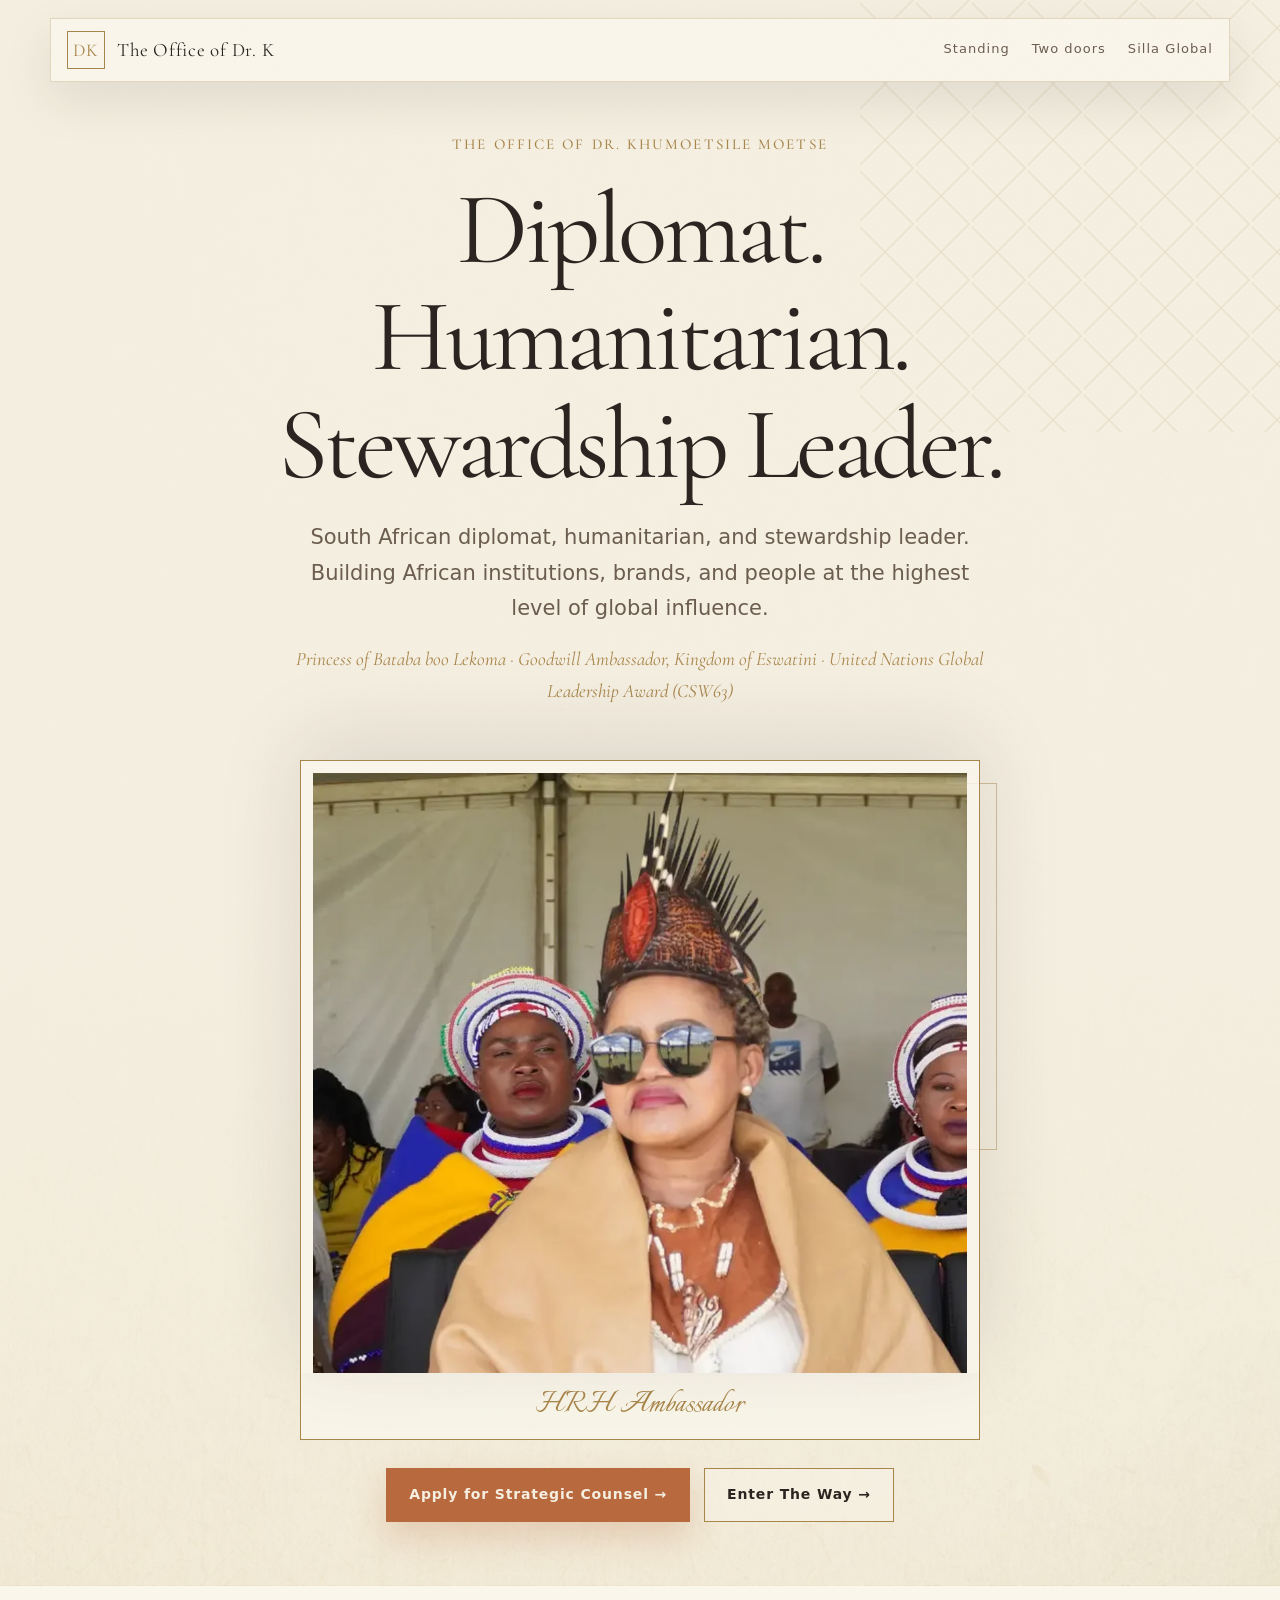
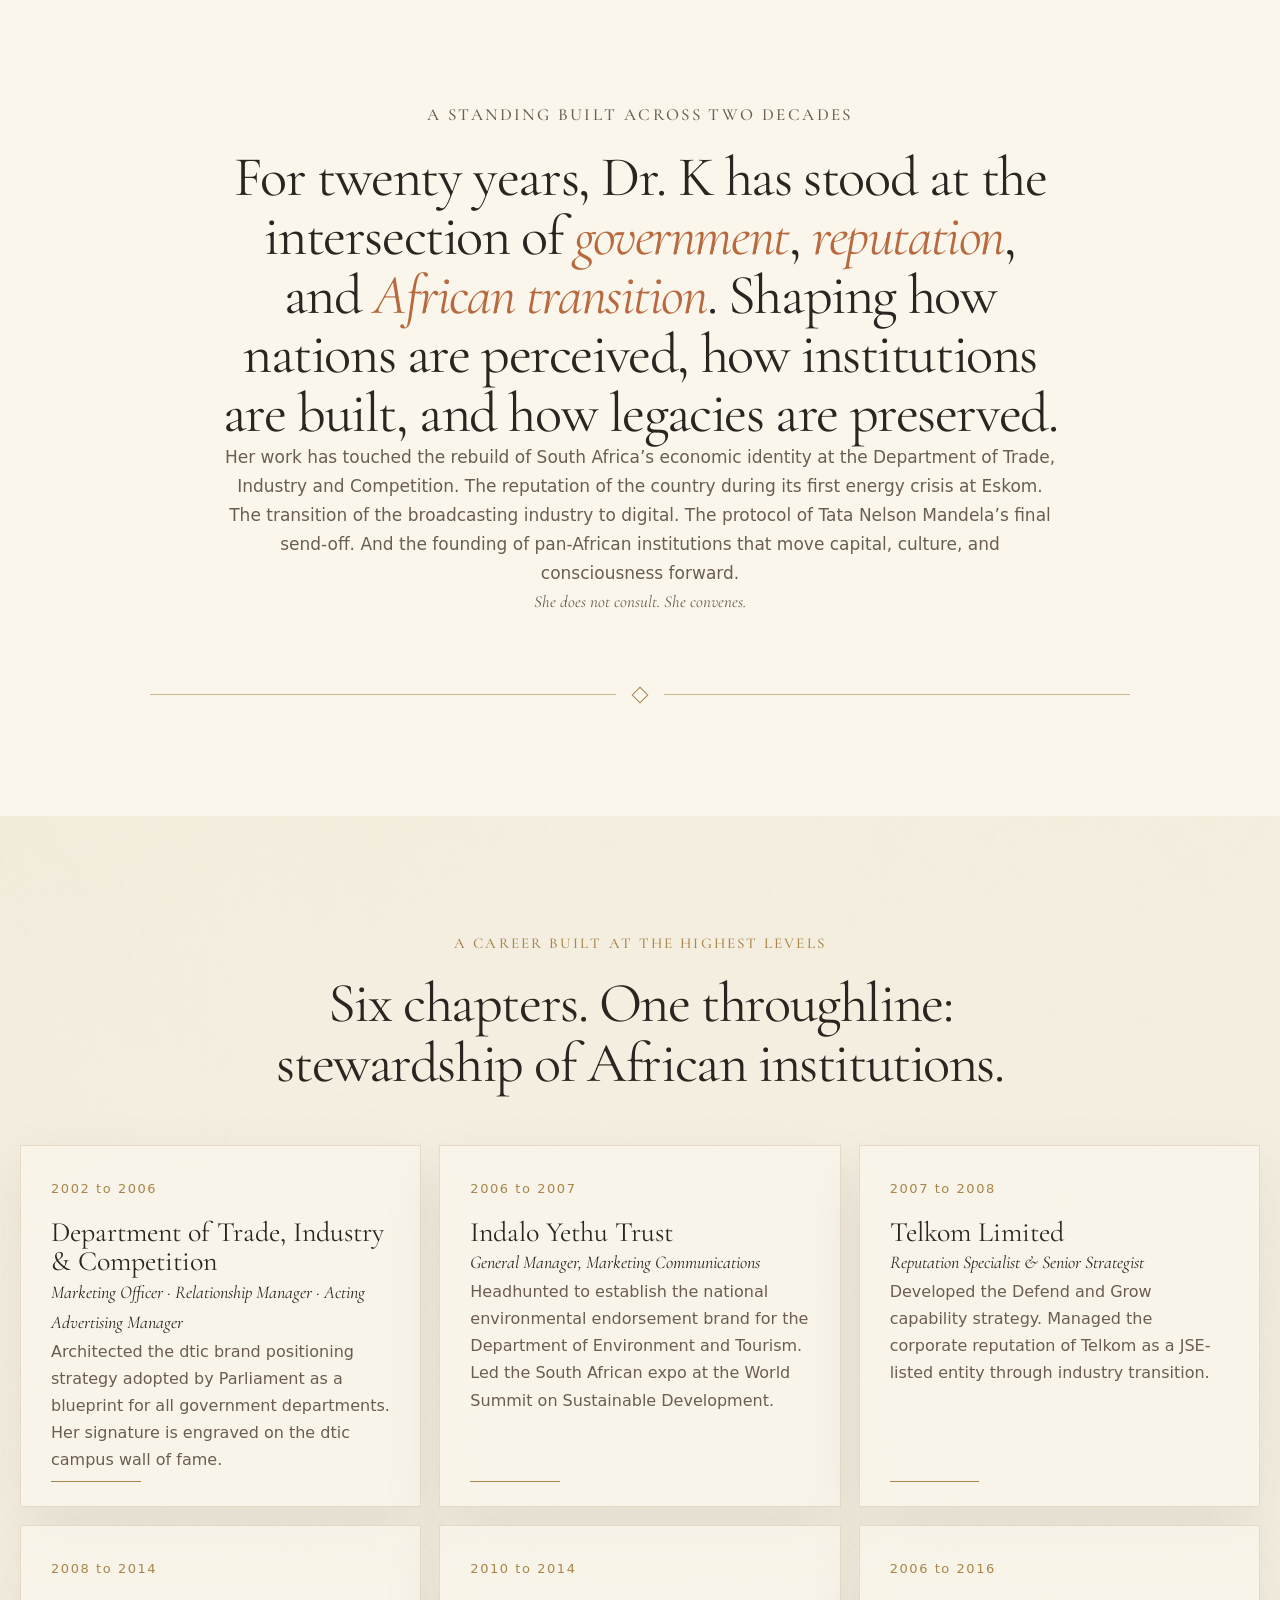
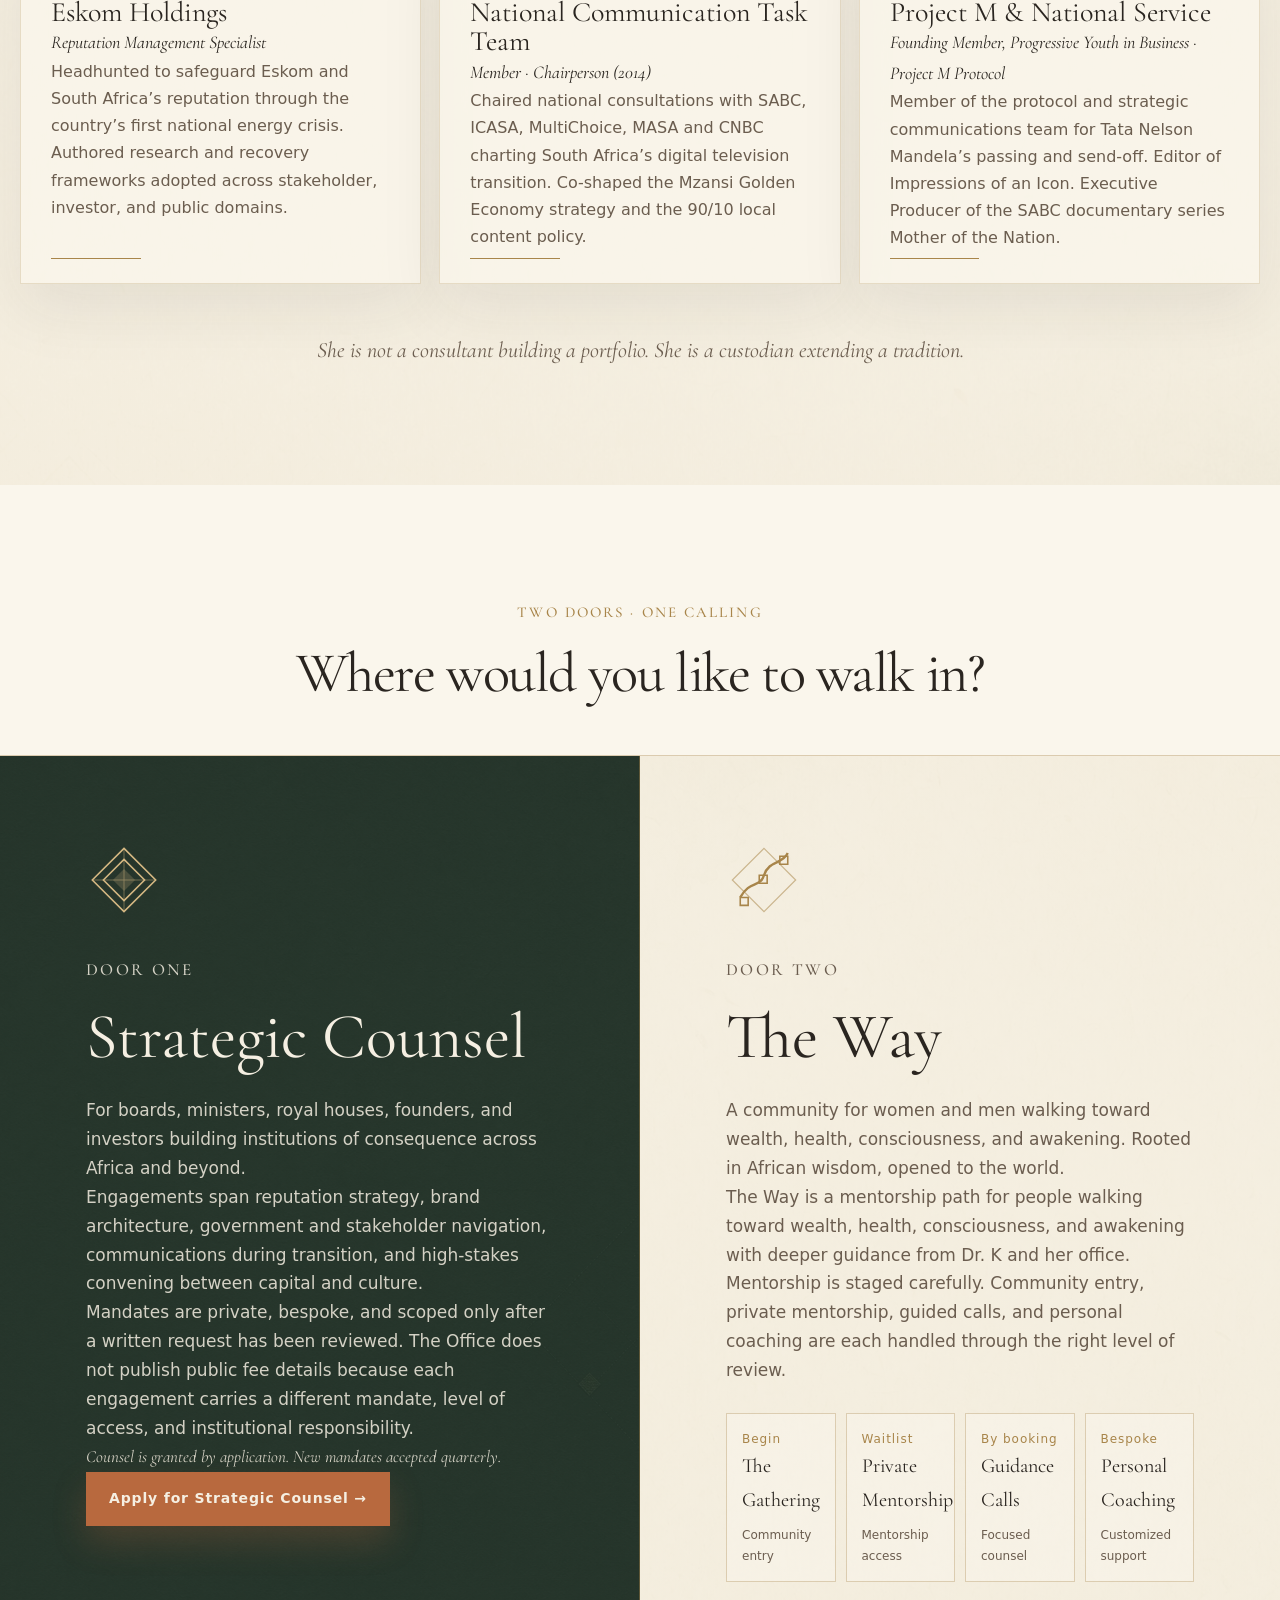
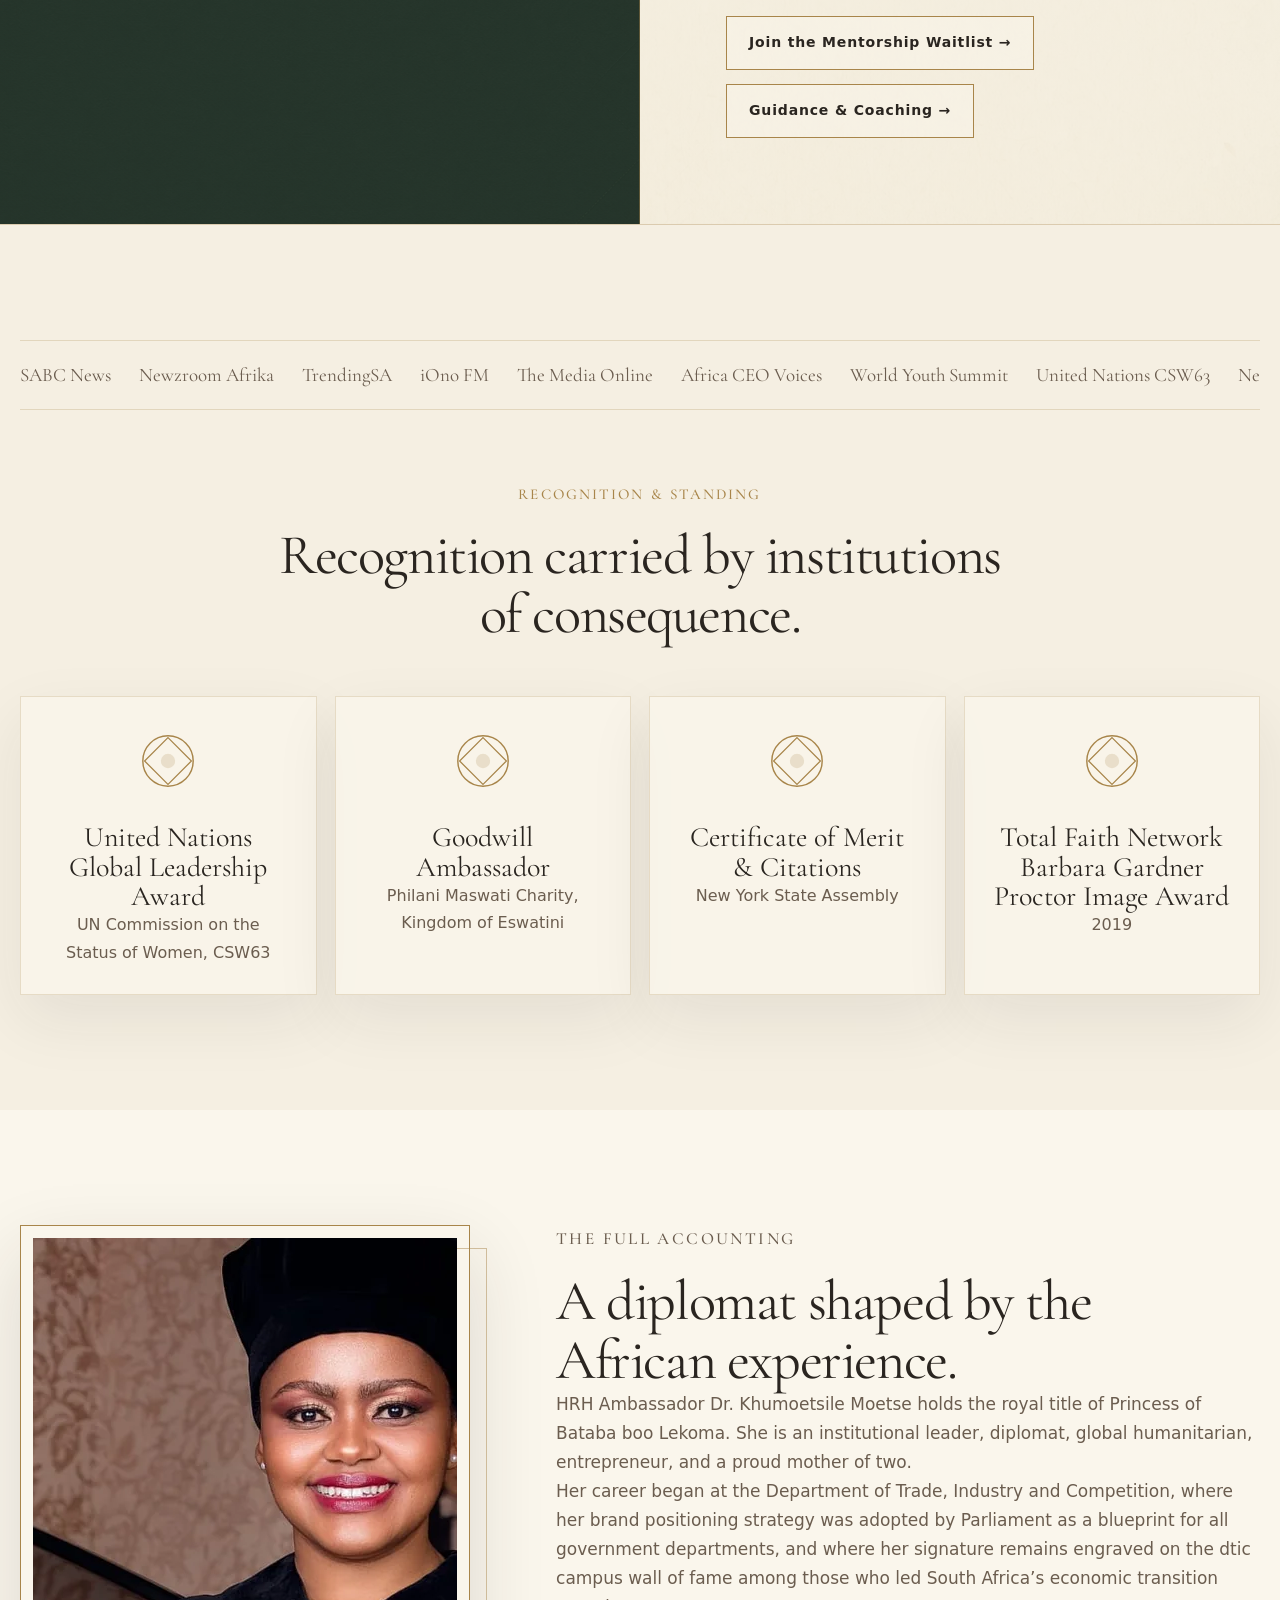
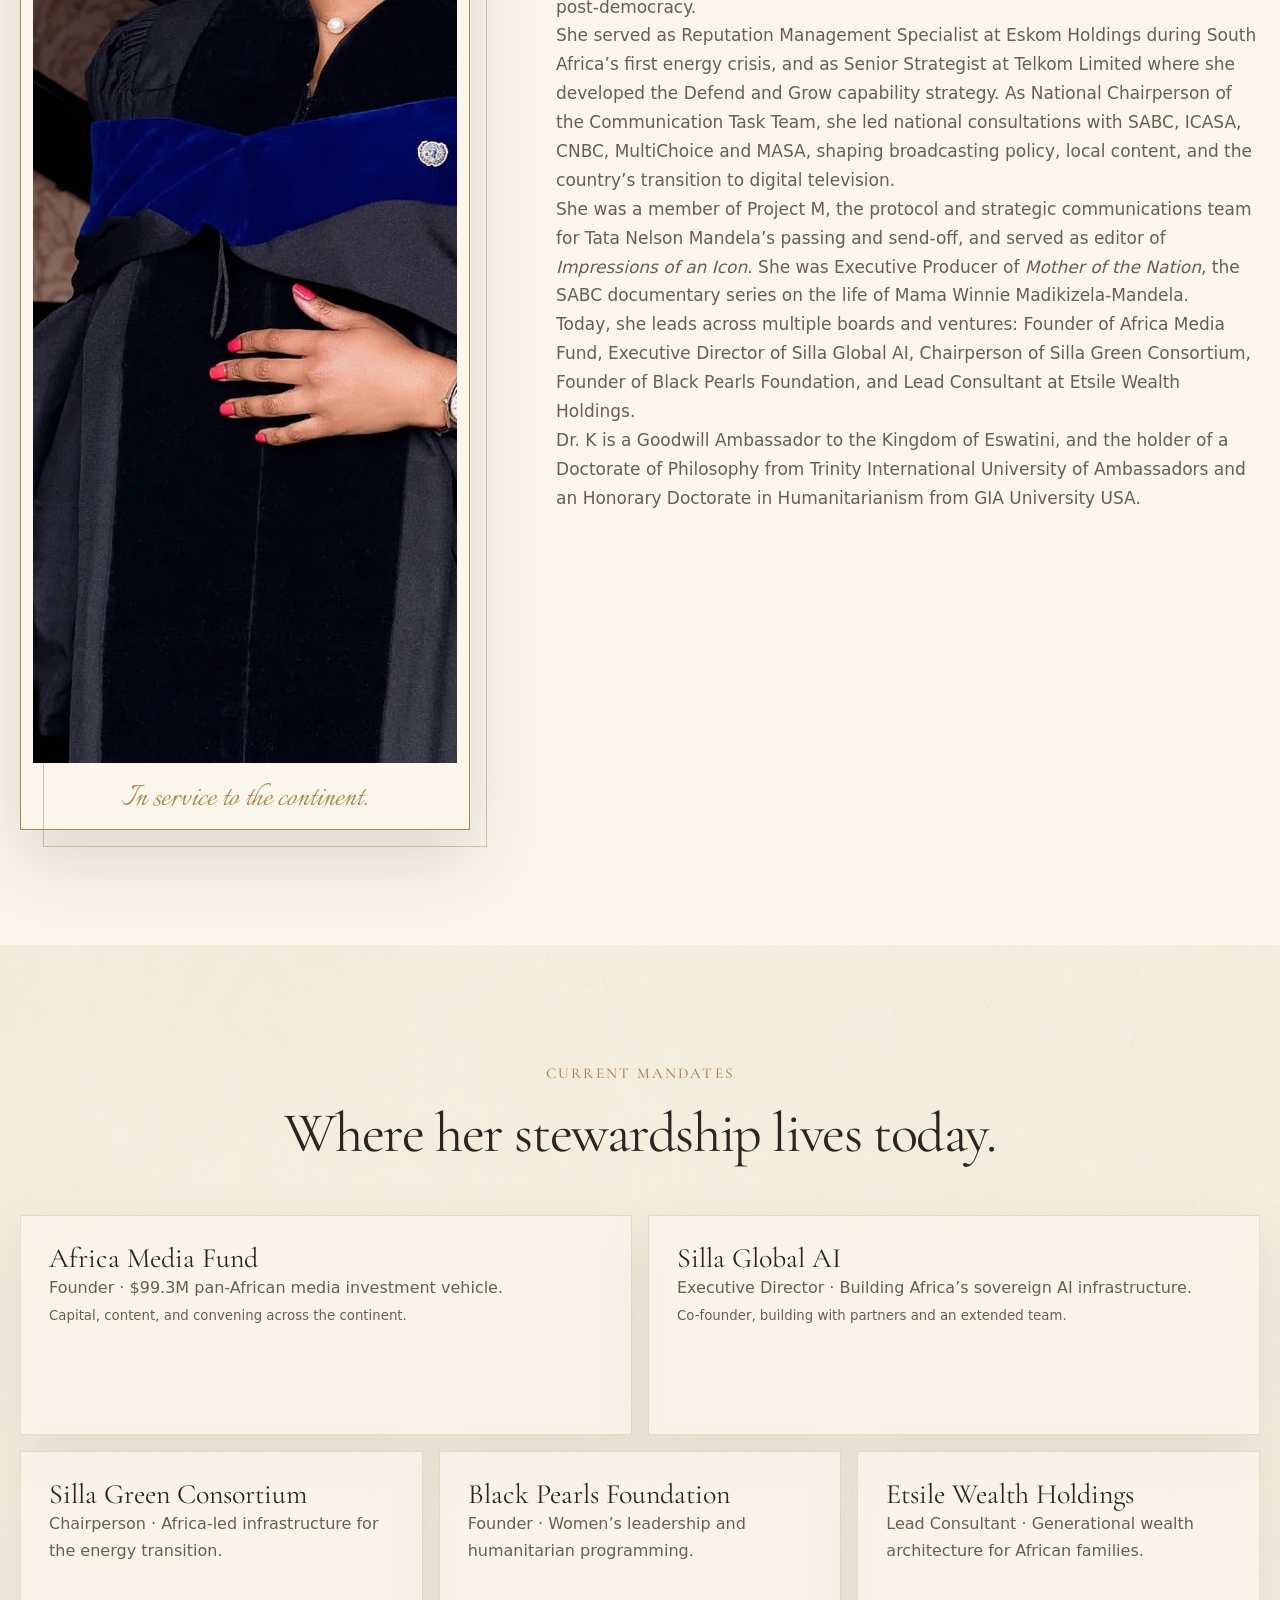
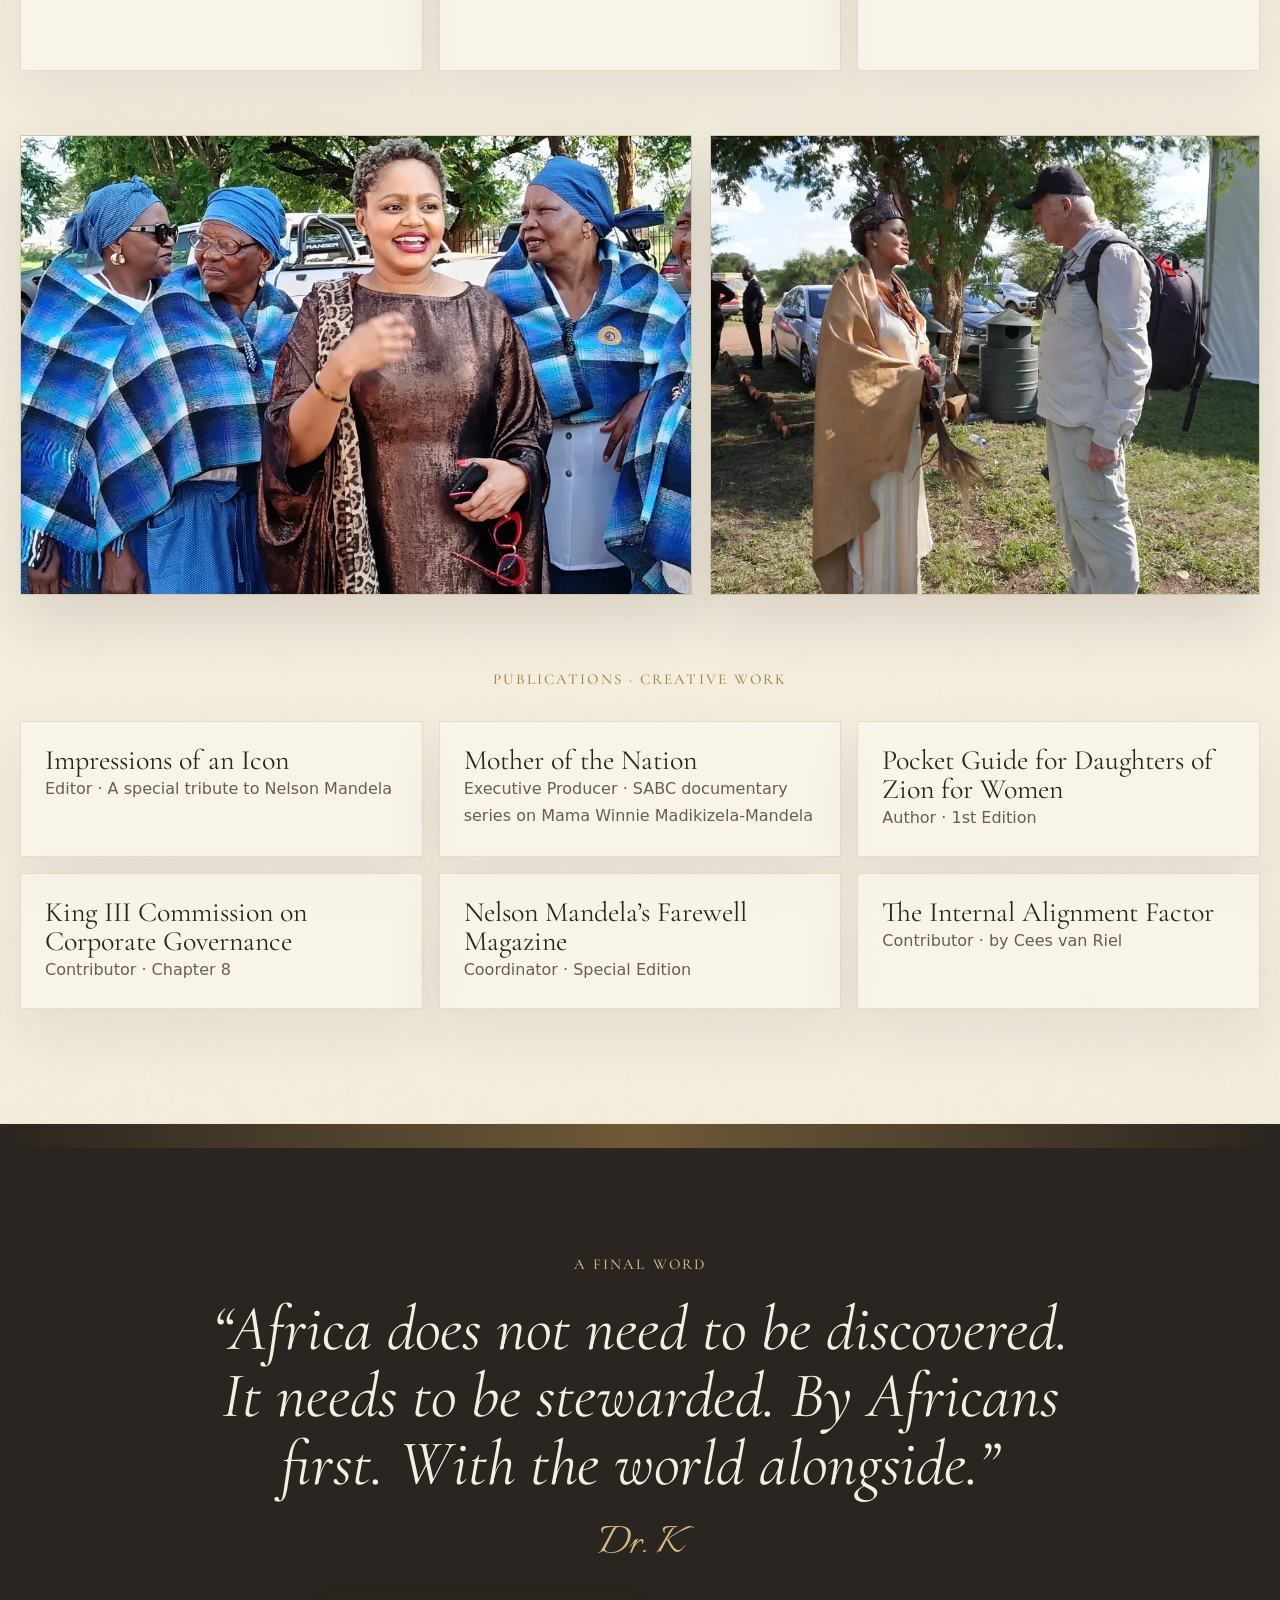
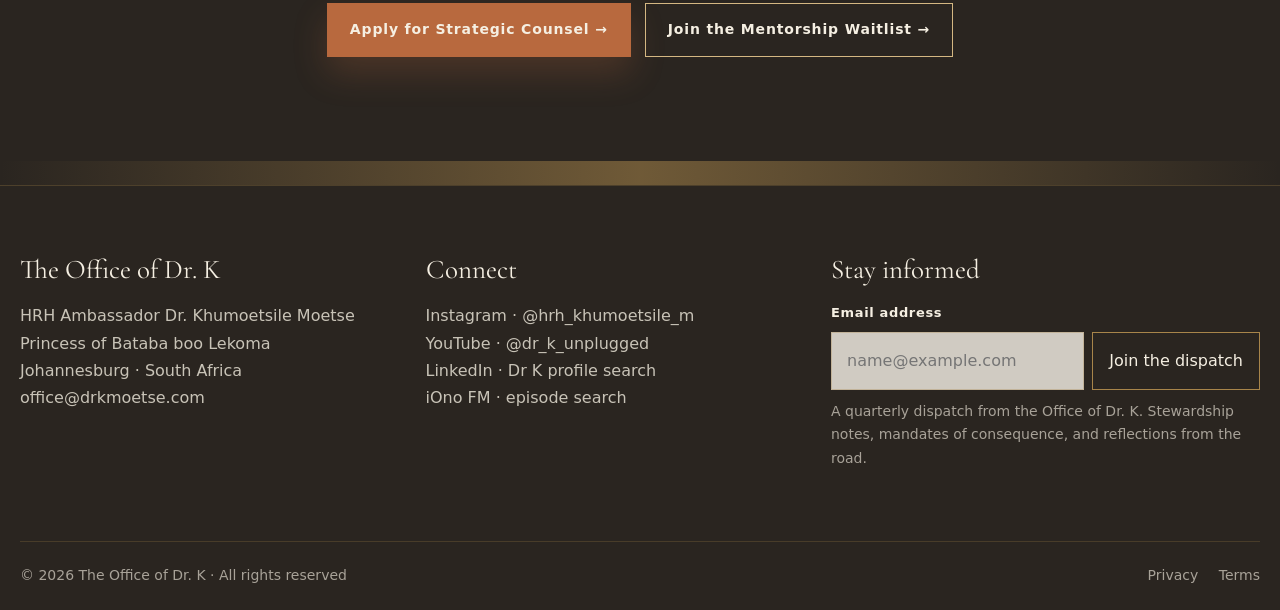
==== commit ab78b09f: "Update index.html" ====
--- a/theway/index.html
+++ b/theway/index.html
@@ -228,16 +228,16 @@
     <h1>Diplomat. Humanitarian.<br>Stewardship Leader.</h1>
     <p class="hero-lede">South African diplomat, humanitarian, and stewardship leader. Building African institutions, brands, and people at the highest level of global influence.</p>
     <p class="royal-line">Princess of Bataba boo Lekoma &middot; Goodwill Ambassador, Kingdom of Eswatini &middot; United Nations Global Leadership Award (CSW63)</p>
-    <div class="cta-row">
-      <a href="mailto:office@drkmoetse.com" class="button button-primary">Apply for Strategic Counsel &rarr;</a>
-      <a href="https://www.skool.com/" target="_blank" rel="noopener" class="button button-outline">Enter The Way &rarr;</a>
-    </div>
   </div>
   <figure class="hero-portrait reveal">
     <div class="portrait-frame">
       <img src="[data-uri]" alt="HRH Ambassador Dr. Khumoetsile Moetse in traditional Bataba regalia" width="960" height="1200" loading="eager" decoding="async" />
     </div>
     <figcaption><span>HRH Ambassador</span></figcaption>
+    <div class="cta-row" style="justify-content:center;margin-top:28px;padding:0 12px 64px">
+      <a href="mailto:office@drkmoetse.com" class="button button-primary">Apply for Strategic Counsel &rarr;</a>
+      <a href="https://www.skool.com/" target="_blank" rel="noopener" class="button button-outline">Enter The Way &rarr;</a>
+    </div>
   </figure>
 </section>
 
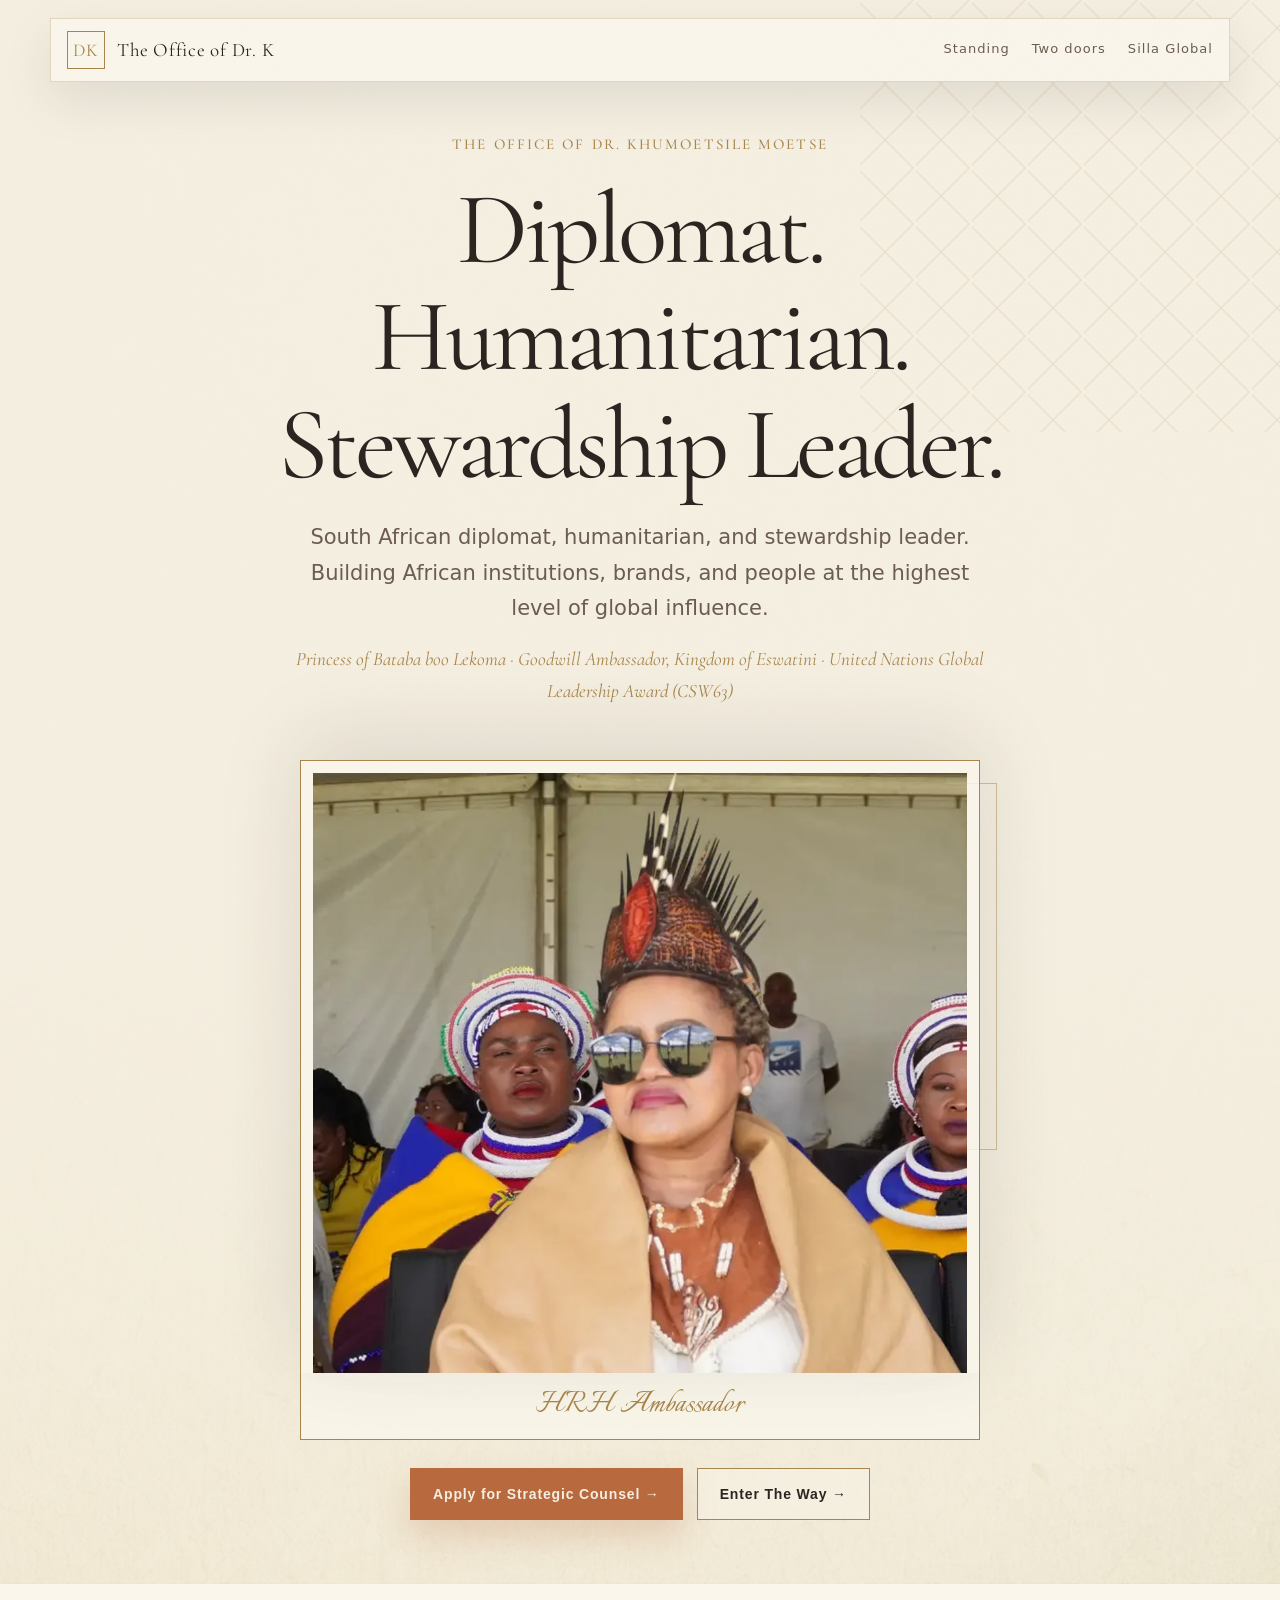
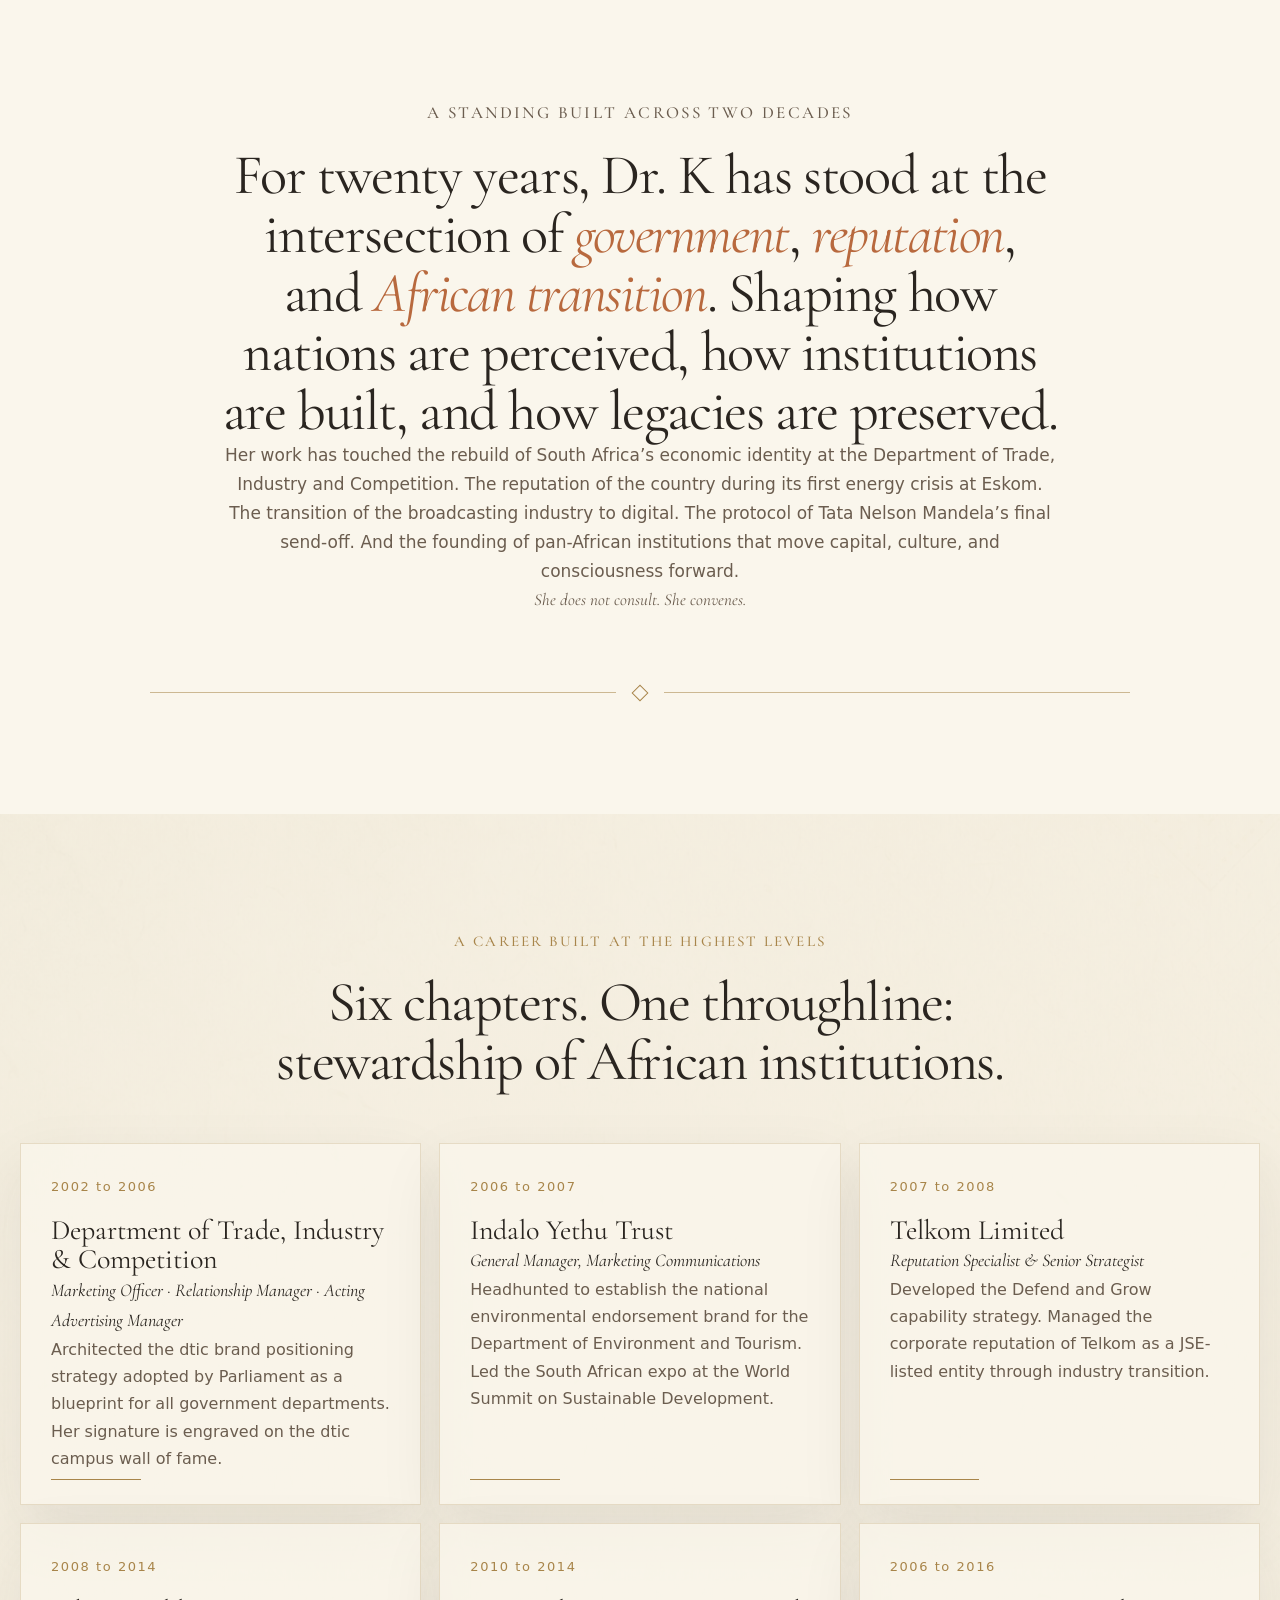
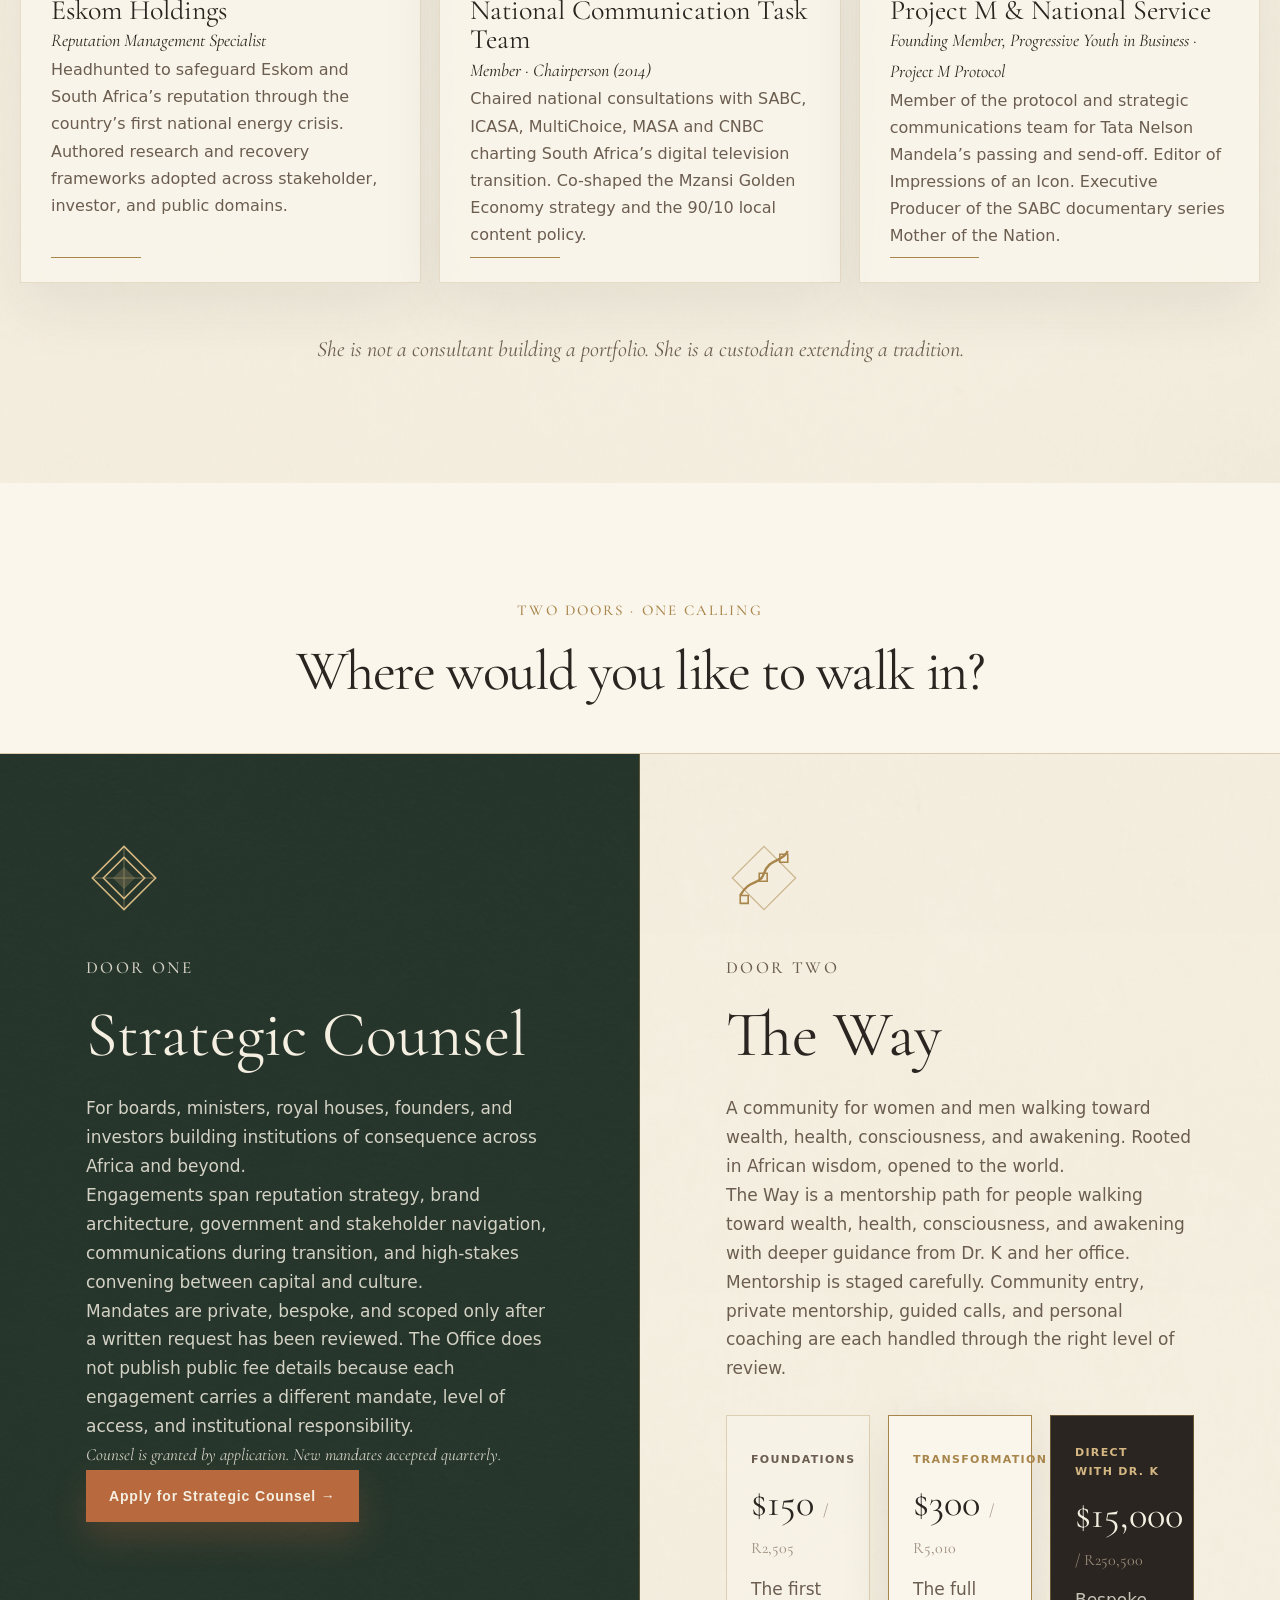
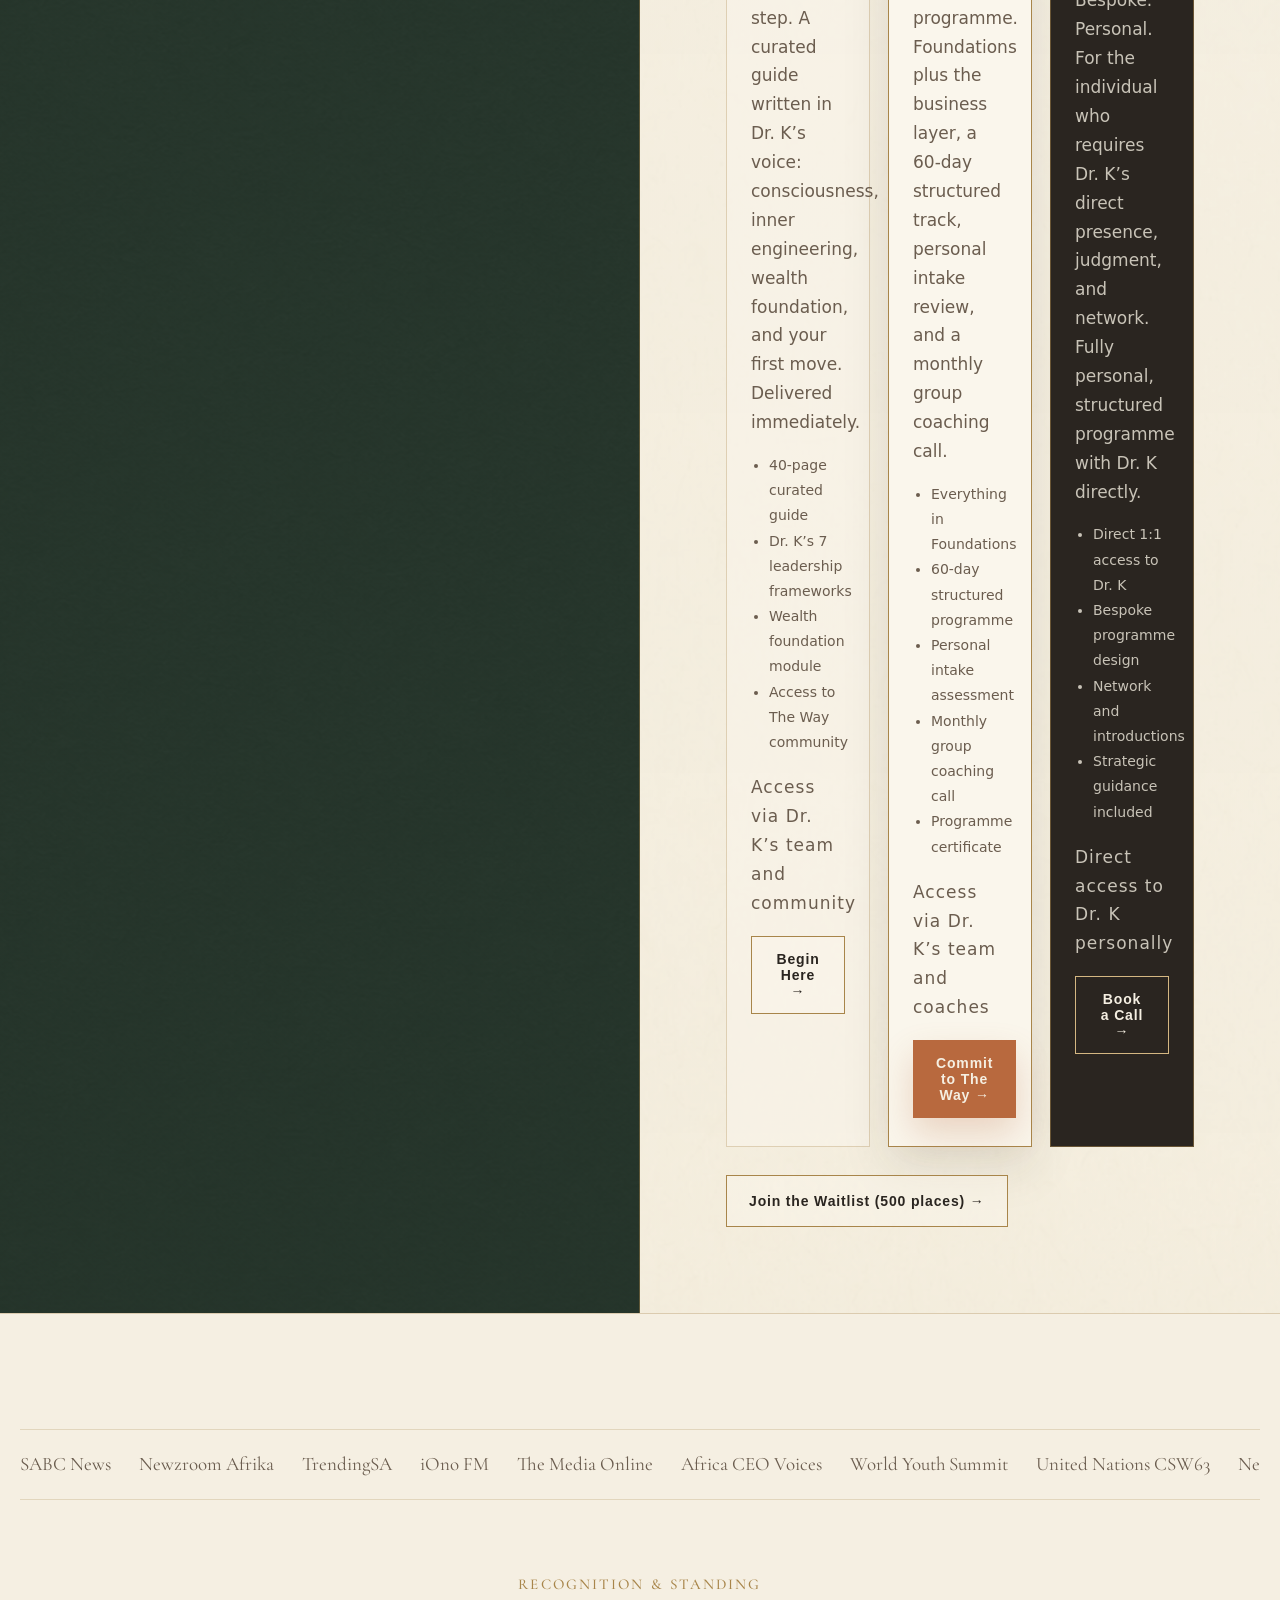
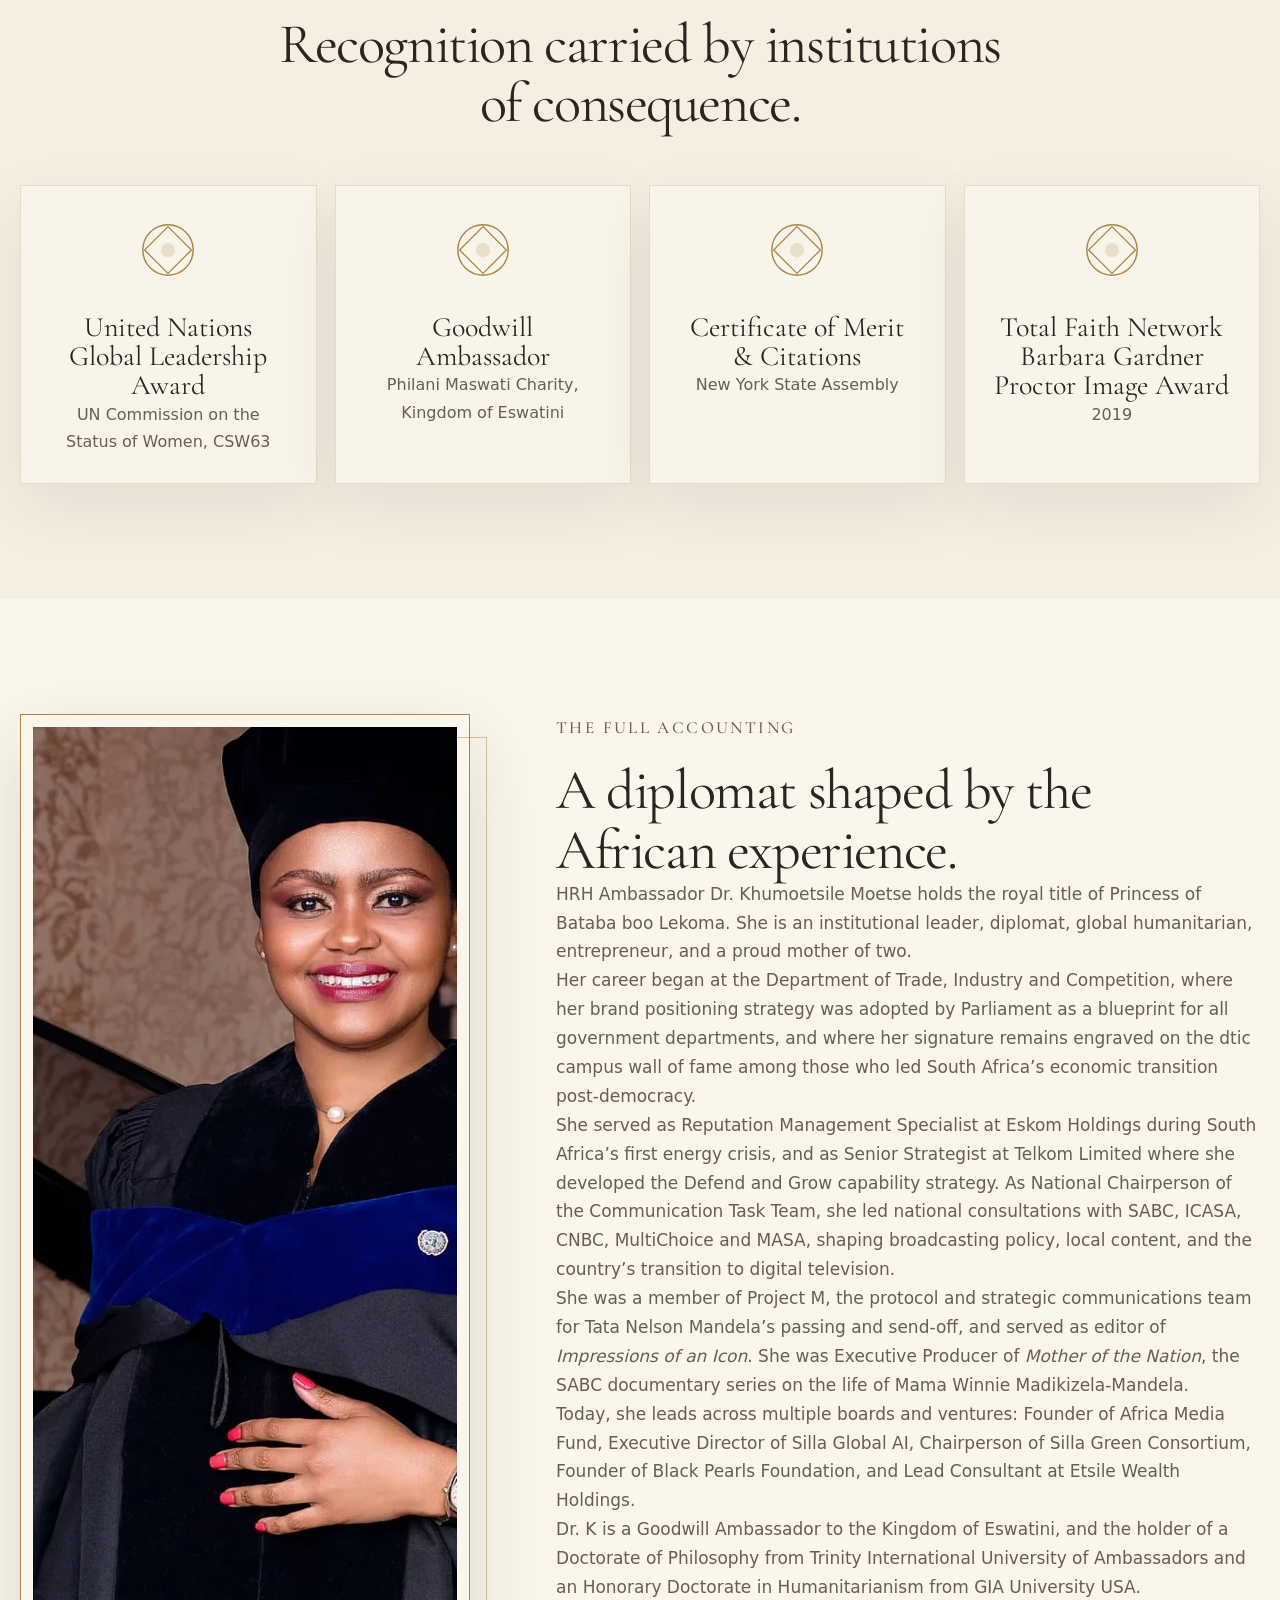
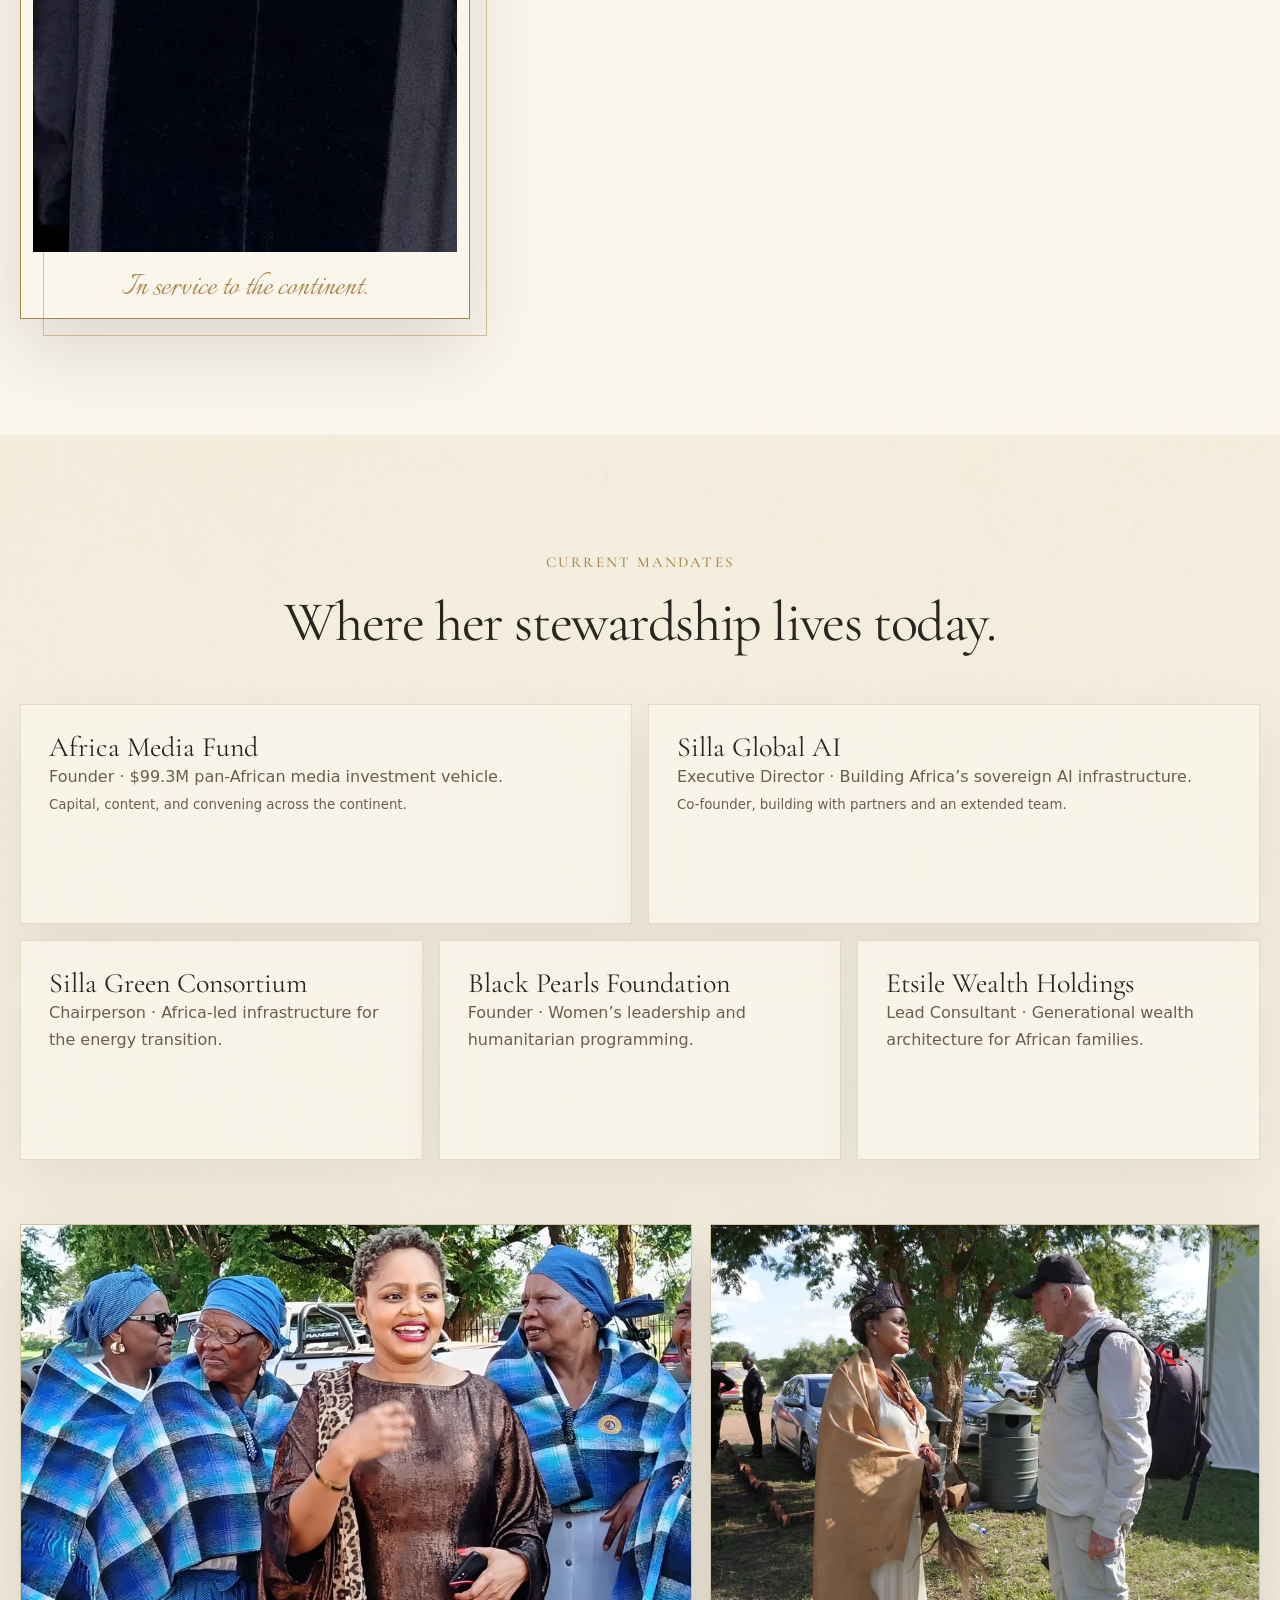
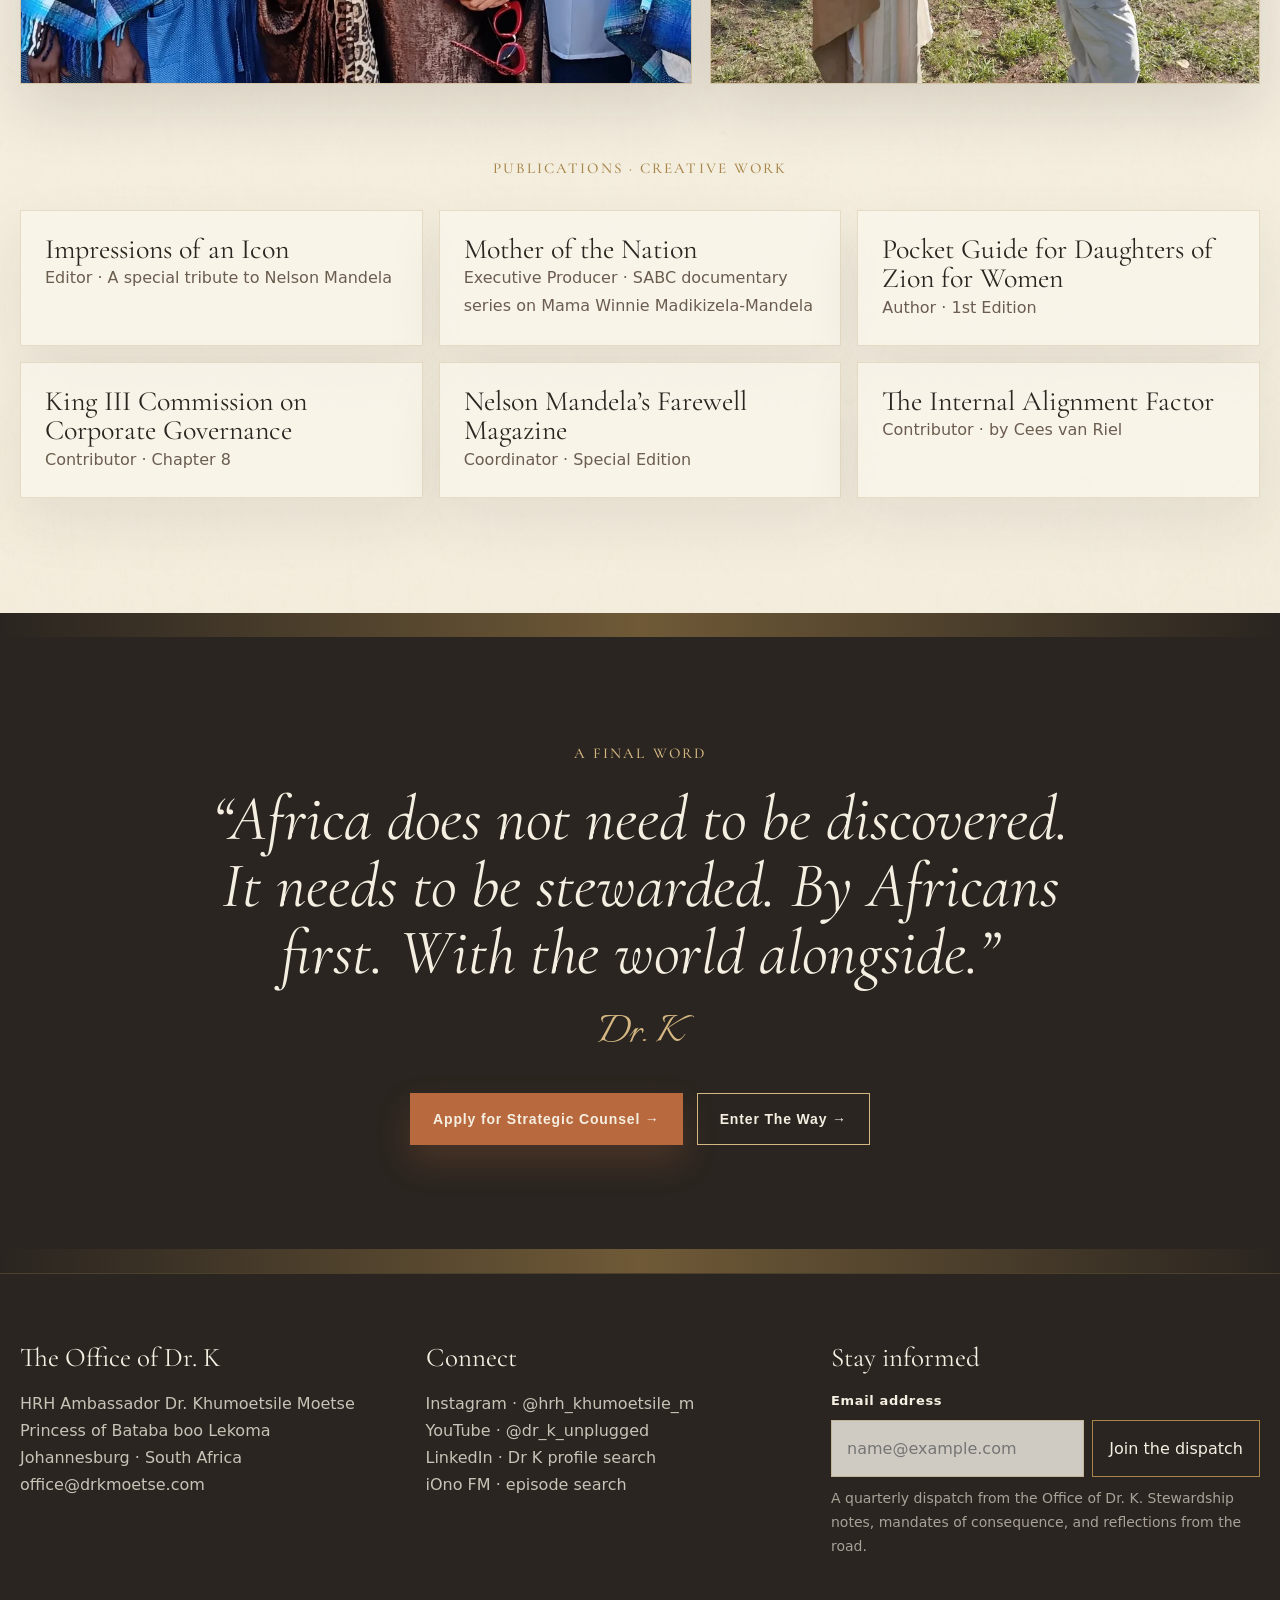
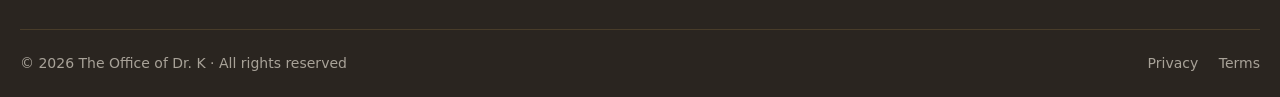
==== commit 8fdc3fa5: "Update index.html" ====
--- a/theway/index.html
+++ b/theway/index.html
@@ -119,6 +119,22 @@
 .tier-grid span{color:var(--accent-gold)}
 .tier-grid small{margin-top:8px;color:var(--text-secondary);letter-spacing:0}
 
+/* WAY TIERS */
+.way-tiers{display:grid;grid-template-columns:repeat(3,minmax(0,1fr));gap:18px;margin:32px 0 0}
+.way-tier{padding:28px 24px;border:1px solid rgba(168,133,74,0.32);background:rgba(250,246,236,0.60)}
+.way-tier-featured{background:var(--bg-cream);border-color:var(--accent-gold);box-shadow:0 20px 50px rgba(42,37,32,0.10)}
+.way-tier-elite{background:var(--bg-charcoal);border-color:rgba(168,133,74,0.50)}
+.way-tier-elite p,.way-tier-elite .tier-access-note{color:rgba(245,239,226,0.78)}
+.way-tier-elite .tier-price-display{color:var(--text-on-dark)}
+.way-tier-elite .tier-list li{color:rgba(245,239,226,0.78)}
+.tier-badge{display:inline-block;margin-bottom:14px;font-size:11px;font-weight:700;letter-spacing:0.12em;color:var(--text-secondary)}
+.tier-badge-gold{color:var(--accent-gold)}
+.tier-badge-dark{color:var(--accent-gold-soft)}
+.tier-price-display{font-family:"Cormorant Garamond",serif;font-size:clamp(28px,3vw,40px);font-weight:400;color:var(--text-primary);margin-bottom:14px;line-height:1}
+.tier-price-display em{font-size:16px;font-style:normal;color:var(--text-muted)}
+.tier-list{margin:16px 0 18px;padding-left:18px;color:var(--text-secondary);font-size:14px;line-height:1.8}
+.tier-access-note{font-size:12px;letter-spacing:0.06em;color:var(--text-muted);margin-bottom:18px}
+
 /* RECOGNITION */
 .recognition-section{background:var(--bg-parchment)}
 .logo-bar{display:flex;gap:28px;width:min(100% - 32px,1240px);margin:0 auto 72px;padding:18px 0;overflow-x:auto;border-block:1px solid rgba(168,133,74,0.24);color:var(--text-secondary);font-family:"Cormorant Garamond",serif;font-size:19px;white-space:nowrap}
@@ -235,8 +251,8 @@
     </div>
     <figcaption><span>HRH Ambassador</span></figcaption>
     <div class="cta-row" style="justify-content:center;margin-top:28px;padding:0 12px 64px">
-      <a href="mailto:office@drkmoetse.com" class="button button-primary">Apply for Strategic Counsel &rarr;</a>
-      <a href="https://www.skool.com/" target="_blank" rel="noopener" class="button button-outline">Enter The Way &rarr;</a>
+      <button onclick="openApply()" class="button button-primary">Apply for Strategic Counsel &rarr;</button>
+      <button onclick="openCheckout()" class="button button-outline">Enter The Way &rarr;</button>
     </div>
   </figure>
 </section>
@@ -322,7 +338,7 @@
       <p>Engagements span reputation strategy, brand architecture, government and stakeholder navigation, communications during transition, and high-stakes convening between capital and culture.</p>
       <p>Mandates are private, bespoke, and scoped only after a written request has been reviewed. The Office does not publish public fee details because each engagement carries a different mandate, level of access, and institutional responsibility.</p>
       <p class="signal">Counsel is granted by application. New mandates accepted quarterly.</p>
-      <a href="mailto:office@drkmoetse.com" class="button button-primary">Apply for Strategic Counsel &rarr;</a>
+      <button onclick="openApply()" class="button button-primary">Apply for Strategic Counsel &rarr;</button>
     </article>
     <article class="door way reveal" style="background-image:linear-gradient(rgba(245,239,226,0.90),rgba(245,239,226,0.88)),url('[data-uri]